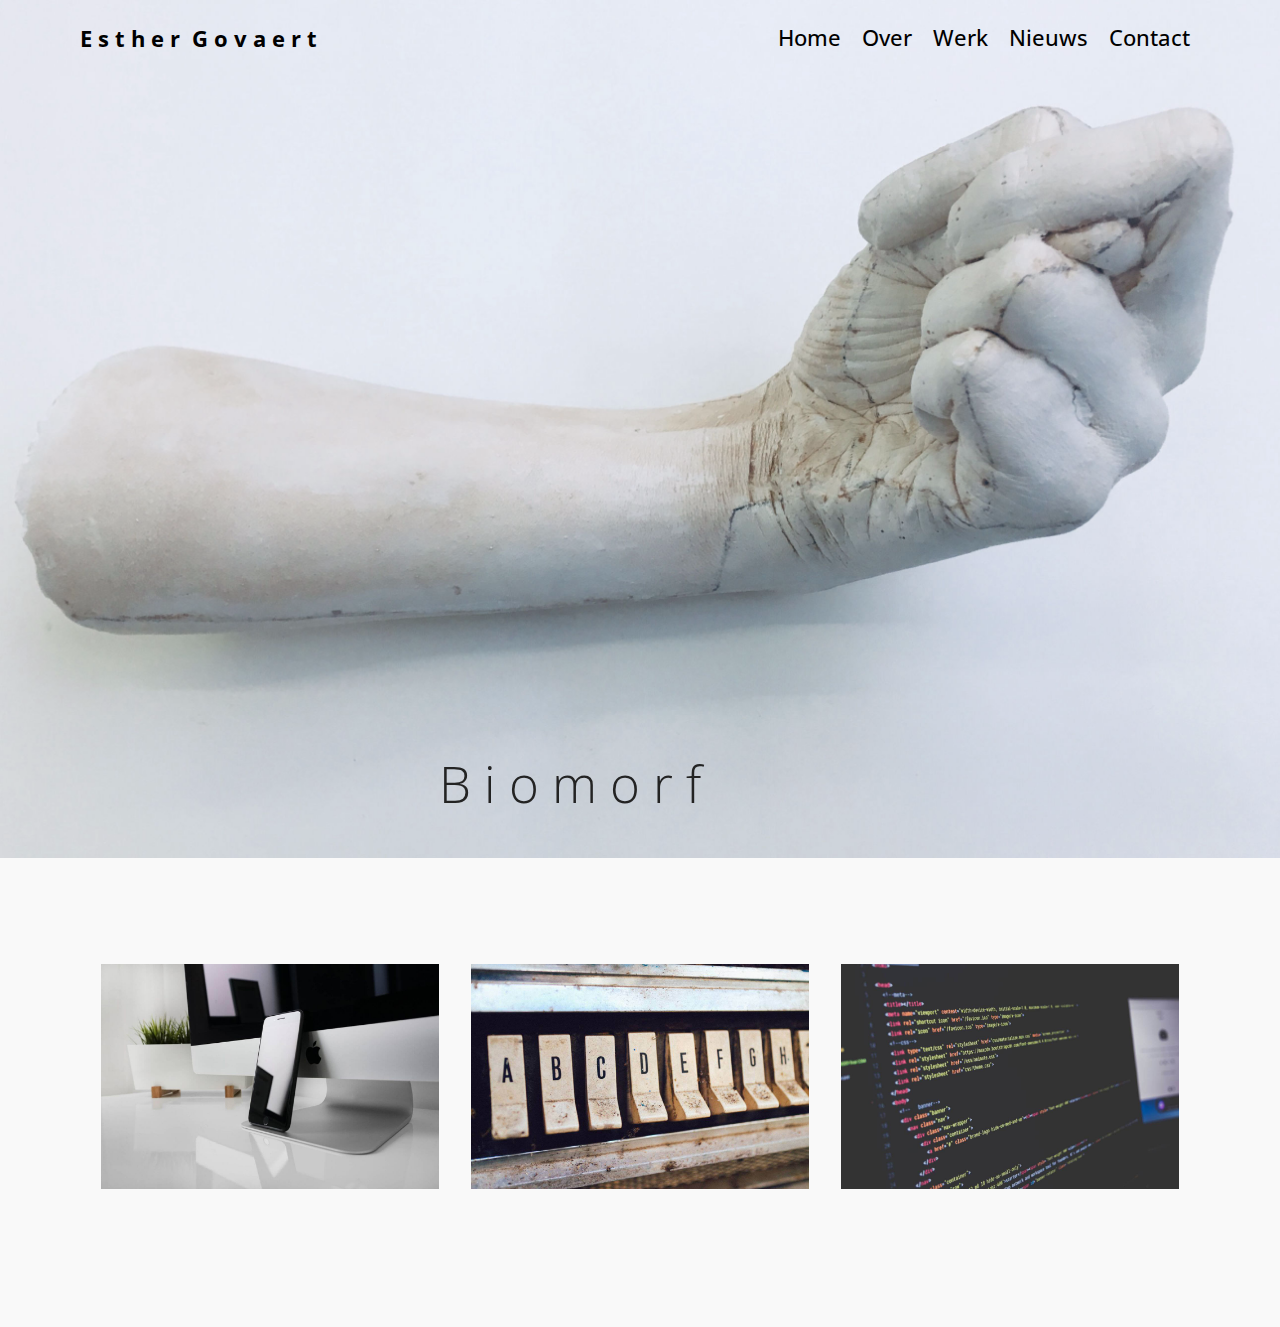
==== Biomorf.html @ 0c0d8f12 "create github pages" ====
<!DOCTYPE html>
<html >
<head>
  <!-- Site made with Mobirise Website Builder v4.8.6, https://mobirise.com -->
  <meta charset="UTF-8">
  <meta http-equiv="X-UA-Compatible" content="IE=edge">
  <meta name="generator" content="Mobirise v4.8.6, mobirise.com">
  <meta name="viewport" content="width=device-width, initial-scale=1, minimum-scale=1">
  <link rel="shortcut icon" href="assets/images/logo2.png" type="image/x-icon">
  <meta name="description" content="Web Page Maker Description">
  <title>Biomorf</title>
  <link rel="stylesheet" href="assets/web/assets/mobirise-icons/mobirise-icons.css">
  <link rel="stylesheet" href="assets/tether/tether.min.css">
  <link rel="stylesheet" href="assets/bootstrap/css/bootstrap.min.css">
  <link rel="stylesheet" href="assets/bootstrap/css/bootstrap-grid.min.css">
  <link rel="stylesheet" href="assets/bootstrap/css/bootstrap-reboot.min.css">
  <link rel="stylesheet" href="assets/dropdown/css/style.css">
  <link rel="stylesheet" href="assets/theme/css/style.css">
  <link rel="stylesheet" href="assets/mobirise/css/mbr-additional.css" type="text/css">
  
  
  
</head>
<body>
  <section class="menu cid-rael9rpmkI" once="menu" id="menu1-a">

    

    <nav class="navbar navbar-expand beta-menu navbar-dropdown align-items-center navbar-toggleable-sm bg-color transparent">
        <button class="navbar-toggler navbar-toggler-right" type="button" data-toggle="collapse" data-target="#navbarSupportedContent" aria-controls="navbarSupportedContent" aria-expanded="false" aria-label="Toggle navigation">
            <div class="hamburger">
                <span></span>
                <span></span>
                <span></span>
                <span></span>
            </div>
        </button>
        <div class="menu-logo">
            <div class="navbar-brand">
                
                <span class="navbar-caption-wrap"><a class="navbar-caption text-black display-1" href="index.html">E s t h e r &nbsp;G o v a e r t</a></span>
            </div>
        </div>
        <div class="collapse navbar-collapse" id="navbarSupportedContent">
            <ul class="navbar-nav nav-dropdown nav-right" data-app-modern-menu="true"><li class="nav-item">
                    <a class="nav-link link text-black display-1" href="index.html">Home</a>
                </li><li class="nav-item"><a class="nav-link link text-black display-1" href="Over.html">Over</a></li><li class="nav-item"><a class="nav-link link text-black display-1" href="Keramiek.html">Werk</a></li><li class="nav-item"><a class="nav-link link text-black display-1" href="Ander werk.html">Nieuws</a></li><li class="nav-item"><a class="nav-link link text-black display-1" href="Nieuws.html">Contact</a></li></ul>
            
        </div>
    </nav>
</section>

<section class="engine"><a href="https://mobirise.info/f">simple web builder</a></section><section class="cid-rawDBo6y5G" id="image2-11">

    

    <figure class="mbr-figure">
        <div class="image-block" style="width: 100%;">
            <img src="assets/images/img-6004-2880x2160.jpg" alt="Mobirise" title="">
            <figcaption class="mbr-figure-caption mbr-figure-caption-over">
                <div class="container pb-5 mbr-white align-center mbr-fonts-style display-2">B i o m o r f</div>
            </figcaption>
        </div>
    </figure>
</section>

<section class="features2 cid-rawDFK8ntV" id="features2-12">

    

    
    
    <div class="container">
        <div class="media-container-row">
            <div class="card p-3 col-12 col-md-6 col-lg-4">
                <div class="card-wrapper">
                    <div class="card-img">
                        <img src="assets/images/01.jpg" alt="Mobirise">
                    </div>
                    <div class="card-box">
                        
                        
                    </div>
                </div>
            </div>

            <div class="card p-3 col-12 col-md-6 col-lg-4">
                <div class="card-wrapper">
                    <div class="card-img">
                        <img src="assets/images/02.jpg" alt="Mobirise">
                    </div>
                    <div class="card-box ">
                        
                        
                    </div>
                </div>
            </div>

            <div class="card p-3 col-12 col-md-6 col-lg-4">
                <div class="card-wrapper">
                    <div class="card-img">
                        <img src="assets/images/03.jpg" alt="Mobirise">
                    </div>
                    <div class="card-box">
                        
                        
                    </div>
                </div>
            </div>

            
        </div>
    </div>
</section>


  <script src="assets/web/assets/jquery/jquery.min.js"></script>
  <script src="assets/popper/popper.min.js"></script>
  <script src="assets/tether/tether.min.js"></script>
  <script src="assets/bootstrap/js/bootstrap.min.js"></script>
  <script src="assets/smoothscroll/smooth-scroll.js"></script>
  <script src="assets/dropdown/js/script.min.js"></script>
  <script src="assets/touchswipe/jquery.touch-swipe.min.js"></script>
  <script src="assets/theme/js/script.js"></script>
  
  
</body>
</html>
---- assets/web/assets/mobirise-icons/mobirise-icons.css ----
@font-face {
  font-family: 'MobiriseIcons';
  src:  url('mobirise-icons.eot?spat4u');
  src:  url('mobirise-icons.eot?spat4u#iefix') format('embedded-opentype'),
    url('mobirise-icons.ttf?spat4u') format('truetype'),
    url('mobirise-icons.woff?spat4u') format('woff'),
    url('mobirise-icons.svg?spat4u#MobiriseIcons') format('svg');
  font-weight: normal;
  font-style: normal;
}

[class^="mbri-"], [class*=" mbri-"] {
  /* use !important to prevent issues with browser extensions that change fonts */
  font-family: MobiriseIcons !important;
  speak: none;
  font-style: normal;
  font-weight: normal;
  font-variant: normal;
  text-transform: none;
  line-height: 1;

  /* Better Font Rendering =========== */
  -webkit-font-smoothing: antialiased;
  -moz-osx-font-smoothing: grayscale;
}

.mbri-add-submenu:before {
  content: "\e900";
}
.mbri-alert:before {
  content: "\e901";
}
.mbri-align-center:before {
  content: "\e902";
}
.mbri-align-justify:before {
  content: "\e903";
}
.mbri-align-left:before {
  content: "\e904";
}
.mbri-align-right:before {
  content: "\e905";
}
.mbri-android:before {
  content: "\e906";
}
.mbri-apple:before {
  content: "\e907";
}
.mbri-arrow-down:before {
  content: "\e908";
}
.mbri-arrow-next:before {
  content: "\e909";
}
.mbri-arrow-prev:before {
  content: "\e90a";
}
.mbri-arrow-up:before {
  content: "\e90b";
}
.mbri-bold:before {
  content: "\e90c";
}
.mbri-bookmark:before {
  content: "\e90d";
}
.mbri-bootstrap:before {
  content: "\e90e";
}
.mbri-briefcase:before {
  content: "\e90f";
}
.mbri-browse:before {
  content: "\e910";
}
.mbri-bulleted-list:before {
  content: "\e911";
}
.mbri-calendar:before {
  content: "\e912";
}
.mbri-camera:before {
  content: "\e913";
}
.mbri-cart-add:before {
  content: "\e914";
}
.mbri-cart-full:before {
  content: "\e915";
}
.mbri-cash:before {
  content: "\e916";
}
.mbri-change-style:before {
  content: "\e917";
}
.mbri-chat:before {
  content: "\e918";
}
.mbri-clock:before {
  content: "\e919";
}
.mbri-close:before {
  content: "\e91a";
}
.mbri-cloud:before {
  content: "\e91b";
}
.mbri-code:before {
  content: "\e91c";
}
.mbri-contact-form:before {
  content: "\e91d";
}
.mbri-credit-card:before {
  content: "\e91e";
}
.mbri-cursor-click:before {
  content: "\e91f";
}
.mbri-cust-feedback:before {
  content: "\e920";
}
.mbri-database:before {
  content: "\e921";
}
.mbri-delivery:before {
  content: "\e922";
}
.mbri-desktop:before {
  content: "\e923";
}
.mbri-devices:before {
  content: "\e924";
}
.mbri-down:before {
  content: "\e925";
}
.mbri-download:before {
  content: "\e989";
}
.mbri-drag-n-drop:before {
  content: "\e927";
}
.mbri-drag-n-drop2:before {
  content: "\e928";
}
.mbri-edit:before {
  content: "\e929";
}
.mbri-edit2:before {
  content: "\e92a";
}
.mbri-error:before {
  content: "\e92b";
}
.mbri-extension:before {
  content: "\e92c";
}
.mbri-features:before {
  content: "\e92d";
}
.mbri-file:before {
  content: "\e92e";
}
.mbri-flag:before {
  content: "\e92f";
}
.mbri-folder:before {
  content: "\e930";
}
.mbri-gift:before {
  content: "\e931";
}
.mbri-github:before {
  content: "\e932";
}
.mbri-globe:before {
  content: "\e933";
}
.mbri-globe-2:before {
  content: "\e934";
}
.mbri-growing-chart:before {
  content: "\e935";
}
.mbri-hearth:before {
  content: "\e936";
}
.mbri-help:before {
  content: "\e937";
}
.mbri-home:before {
  content: "\e938";
}
.mbri-hot-cup:before {
  content: "\e939";
}
.mbri-idea:before {
  content: "\e93a";
}
.mbri-image-gallery:before {
  content: "\e93b";
}
.mbri-image-slider:before {
  content: "\e93c";
}
.mbri-info:before {
  content: "\e93d";
}
.mbri-italic:before {
  content: "\e93e";
}
.mbri-key:before {
  content: "\e93f";
}
.mbri-laptop:before {
  content: "\e940";
}
.mbri-layers:before {
  content: "\e941";
}
.mbri-left-right:before {
  content: "\e942";
}
.mbri-left:before {
  content: "\e943";
}
.mbri-letter:before {
  content: "\e944";
}
.mbri-like:before {
  content: "\e945";
}
.mbri-link:before {
  content: "\e946";
}
.mbri-lock:before {
  content: "\e947";
}
.mbri-login:before {
  content: "\e948";
}
.mbri-logout:before {
  content: "\e949";
}
.mbri-magic-stick:before {
  content: "\e94a";
}
.mbri-map-pin:before {
  content: "\e94b";
}
.mbri-menu:before {
  content: "\e94c";
}
.mbri-mobile:before {
  content: "\e94d";
}
.mbri-mobile2:before {
  content: "\e94e";
}
.mbri-mobirise:before {
  content: "\e94f";
}
.mbri-more-horizontal:before {
  content: "\e950";
}
.mbri-more-vertical:before {
  content: "\e951";
}
.mbri-music:before {
  content: "\e952";
}
.mbri-new-file:before {
  content: "\e953";
}
.mbri-numbered-list:before {
  content: "\e954";
}
.mbri-opened-folder:before {
  content: "\e955";
}
.mbri-pages:before {
  content: "\e956";
}
.mbri-paper-plane:before {
  content: "\e957";
}
.mbri-paperclip:before {
  content: "\e958";
}
.mbri-photo:before {
  content: "\e959";
}
.mbri-photos:before {
  content: "\e95a";
}
.mbri-pin:before {
  content: "\e95b";
}
.mbri-play:before {
  content: "\e95c";
}
.mbri-plus:before {
  content: "\e95d";
}
.mbri-preview:before {
  content: "\e95e";
}
.mbri-print:before {
  content: "\e95f";
}
.mbri-protect:before {
  content: "\e960";
}
.mbri-question:before {
  content: "\e961";
}
.mbri-quote-left:before {
  content: "\e962";
}
.mbri-quote-right:before {
  content: "\e963";
}
.mbri-refresh:before {
  content: "\e964";
}
.mbri-responsive:before {
  content: "\e965";
}
.mbri-right:before {
  content: "\e966";
}
.mbri-rocket:before {
  content: "\e967";
}
.mbri-sad-face:before {
  content: "\e968";
}
.mbri-sale:before {
  content: "\e969";
}
.mbri-save:before {
  content: "\e96a";
}
.mbri-search:before {
  content: "\e96b";
}
.mbri-setting:before {
  content: "\e96c";
}
.mbri-setting2:before {
  content: "\e96d";
}
.mbri-setting3:before {
  content: "\e96e";
}
.mbri-share:before {
  content: "\e96f";
}
.mbri-shopping-bag:before {
  content: "\e970";
}
.mbri-shopping-basket:before {
  content: "\e971";
}
.mbri-shopping-cart:before {
  content: "\e972";
}
.mbri-sites:before {
  content: "\e973";
}
.mbri-smile-face:before {
  content: "\e974";
}
.mbri-speed:before {
  content: "\e975";
}
.mbri-star:before {
  content: "\e976";
}
.mbri-success:before {
  content: "\e977";
}
.mbri-sun:before {
  content: "\e978";
}
.mbri-sun2:before {
  content: "\e979";
}
.mbri-tablet:before {
  content: "\e97a";
}
.mbri-tablet-vertical:before {
  content: "\e97b";
}
.mbri-target:before {
  content: "\e97c";
}
.mbri-timer:before {
  content: "\e97d";
}
.mbri-to-ftp:before {
  content: "\e97e";
}
.mbri-to-local-drive:before {
  content: "\e97f";
}
.mbri-touch-swipe:before {
  content: "\e980";
}
.mbri-touch:before {
  content: "\e981";
}
.mbri-trash:before {
  content: "\e982";
}
.mbri-underline:before {
  content: "\e983";
}
.mbri-unlink:before {
  content: "\e984";
}
.mbri-unlock:before {
  content: "\e985";
}
.mbri-up-down:before {
  content: "\e986";
}
.mbri-up:before {
  content: "\e987";
}
.mbri-update:before {
  content: "\e988";
}
.mbri-upload:before {
 content: "\e926"; 
}
.mbri-user:before {
  content: "\e98a";
}
.mbri-user2:before {
  content: "\e98b";
}
.mbri-users:before {
  content: "\e98c";
}
.mbri-video:before {
  content: "\e98d";
}
.mbri-video-play:before {
  content: "\e98e";
}
.mbri-watch:before {
  content: "\e98f";
}
.mbri-website-theme:before {
  content: "\e990";
}
.mbri-wifi:before {
  content: "\e991";
}
.mbri-windows:before {
  content: "\e992";
}
.mbri-zoom-out:before {
  content: "\e993";
}
.mbri-redo:before {
  content: "\e994";
}
.mbri-undo:before {
  content: "\e995";
}
---- assets/dropdown/css/style.css ----
.navbar-dropdown {
  left: 0;
  padding: 0;
  position: absolute;
  right: 0;
  top: 0;
  transition: all 0.45s ease;
  z-index: 1030;
  background: #282828; }
  .navbar-dropdown .navbar-logo {
    margin-right: 0.8rem;
    transition: margin 0.3s ease-in-out;
    vertical-align: middle; }
    .navbar-dropdown .navbar-logo img {
      height: 3.125rem;
      transition: all 0.3s ease-in-out; }
    .navbar-dropdown .navbar-logo.mbr-iconfont {
      font-size: 3.125rem;
      line-height: 3.125rem; }
  .navbar-dropdown .navbar-caption {
    font-weight: 700;
    white-space: normal;
    vertical-align: -4px;
    line-height: 3.125rem !important; }
    .navbar-dropdown .navbar-caption, .navbar-dropdown .navbar-caption:hover {
      color: inherit;
      text-decoration: none; }
  .navbar-dropdown .mbr-iconfont + .navbar-caption {
    vertical-align: -1px; }
  .navbar-dropdown.navbar-fixed-top {
    position: fixed; }
  .navbar-dropdown .navbar-brand span {
    vertical-align: -4px; }
  .navbar-dropdown.bg-color.transparent {
    background: none; }
  .navbar-dropdown.navbar-short .navbar-brand {
    padding: 0.625rem 0; }
    .navbar-dropdown.navbar-short .navbar-brand span {
      vertical-align: -1px; }
  .navbar-dropdown.navbar-short .navbar-caption {
    line-height: 2.375rem !important;
    vertical-align: -2px; }
  .navbar-dropdown.navbar-short .navbar-logo {
    margin-right: 0.5rem; }
    .navbar-dropdown.navbar-short .navbar-logo img {
      height: 2.375rem; }
    .navbar-dropdown.navbar-short .navbar-logo.mbr-iconfont {
      font-size: 2.375rem;
      line-height: 2.375rem; }
  .navbar-dropdown.navbar-short .mbr-table-cell {
    height: 3.625rem; }
  .navbar-dropdown .navbar-close {
    left: 0.6875rem;
    position: fixed;
    top: 0.75rem;
    z-index: 1000; }
  .navbar-dropdown .hamburger-icon {
    content: "";
    display: inline-block;
    vertical-align: middle;
    width: 16px;
    -webkit-box-shadow: 0 -6px 0 1px #282828,0 0 0 1px #282828,0 6px 0 1px #282828;
    -moz-box-shadow: 0 -6px 0 1px #282828,0 0 0 1px #282828,0 6px 0 1px #282828;
    box-shadow: 0 -6px 0 1px #282828,0 0 0 1px #282828,0 6px 0 1px #282828; }

.dropdown-menu .dropdown-toggle[data-toggle="dropdown-submenu"]::after {
  border-bottom: 0.35em solid transparent;
  border-left: 0.35em solid;
  border-right: 0;
  border-top: 0.35em solid transparent;
  margin-left: 0.3rem; }

.dropdown-menu .dropdown-item:focus {
  outline: 0; }

.nav-dropdown {
  font-size: 0.75rem;
  font-weight: 500;
  height: auto !important; }
  .nav-dropdown .nav-btn {
    padding-left: 1rem; }
  .nav-dropdown .link {
    margin: .667em 1.667em;
    font-weight: 500;
    padding: 0;
    transition: color .2s ease-in-out; }
    .nav-dropdown .link.dropdown-toggle {
      margin-right: 2.583em; }
      .nav-dropdown .link.dropdown-toggle::after {
        margin-left: .25rem;
        border-top: 0.35em solid;
        border-right: 0.35em solid transparent;
        border-left: 0.35em solid transparent;
        border-bottom: 0; }
      .nav-dropdown .link.dropdown-toggle[aria-expanded="true"] {
        margin: 0;
        padding: 0.667em 3.263em  0.667em 1.667em; }
  .nav-dropdown .link::after,
  .nav-dropdown .dropdown-item::after {
    color: inherit; }
  .nav-dropdown .btn {
    font-size: 0.75rem;
    font-weight: 700;
    letter-spacing: 0;
    margin-bottom: 0;
    padding-left: 1.25rem;
    padding-right: 1.25rem; }
  .nav-dropdown .dropdown-menu {
    border-radius: 0;
    border: 0;
    left: 0;
    margin: 0;
    padding-bottom: 1.25rem;
    padding-top: 1.25rem;
    position: relative; }
  .nav-dropdown .dropdown-submenu {
    margin-left: 0.125rem;
    top: 0; }
  .nav-dropdown .dropdown-item {
    font-weight: 500;
    line-height: 2;
    padding: 0.3846em 4.615em 0.3846em 1.5385em;
    position: relative;
    transition: color .2s ease-in-out, background-color .2s ease-in-out; }
    .nav-dropdown .dropdown-item::after {
      margin-top: -0.3077em;
      position: absolute;
      right: 1.1538em;
      top: 50%; }
    .nav-dropdown .dropdown-item:focus, .nav-dropdown .dropdown-item:hover {
      background: none; }

@media (max-width: 767px) {
  .nav-dropdown.navbar-toggleable-sm {
    bottom: 0;
    display: none;
    left: 0;
    overflow-x: hidden;
    position: fixed;
    top: 0;
    transform: translateX(-100%);
    -ms-transform: translateX(-100%);
    -webkit-transform: translateX(-100%);
    width: 18.75rem;
    z-index: 999; } }
.nav-dropdown.navbar-toggleable-xl {
  bottom: 0;
  display: none;
  left: 0;
  overflow-x: hidden;
  position: fixed;
  top: 0;
  transform: translateX(-100%);
  -ms-transform: translateX(-100%);
  -webkit-transform: translateX(-100%);
  width: 18.75rem;
  z-index: 999; }

.nav-dropdown-sm {
  display: block !important;
  overflow-x: hidden;
  overflow: auto;
  padding-top: 3.875rem; }
  .nav-dropdown-sm::after {
    content: "";
    display: block;
    height: 3rem;
    width: 100%; }
  .nav-dropdown-sm.collapse.in ~ .navbar-close {
    display: block !important; }
  .nav-dropdown-sm.collapsing, .nav-dropdown-sm.collapse.in {
    transform: translateX(0);
    -ms-transform: translateX(0);
    -webkit-transform: translateX(0);
    transition: all 0.25s ease-out;
    -webkit-transition: all 0.25s ease-out;
    background: #282828; }
  .nav-dropdown-sm.collapsing[aria-expanded="false"] {
    transform: translateX(-100%);
    -ms-transform: translateX(-100%);
    -webkit-transform: translateX(-100%); }
  .nav-dropdown-sm .nav-item {
    display: block;
    margin-left: 0 !important;
    padding-left: 0; }
  .nav-dropdown-sm .link,
  .nav-dropdown-sm .dropdown-item {
    border-top: 1px dotted rgba(255, 255, 255, 0.1);
    font-size: 0.8125rem;
    line-height: 1.6;
    margin: 0 !important;
    padding: 0.875rem 2.4rem 0.875rem 1.5625rem !important;
    position: relative;
    white-space: normal; }
    .nav-dropdown-sm .link:focus, .nav-dropdown-sm .link:hover,
    .nav-dropdown-sm .dropdown-item:focus,
    .nav-dropdown-sm .dropdown-item:hover {
      background: rgba(0, 0, 0, 0.2) !important;
      color: #c0a375; }
  .nav-dropdown-sm .nav-btn {
    position: relative;
    padding: 1.5625rem 1.5625rem 0 1.5625rem; }
    .nav-dropdown-sm .nav-btn::before {
      border-top: 1px dotted rgba(255, 255, 255, 0.1);
      content: "";
      left: 0;
      position: absolute;
      top: 0;
      width: 100%; }
    .nav-dropdown-sm .nav-btn + .nav-btn {
      padding-top: 0.625rem; }
      .nav-dropdown-sm .nav-btn + .nav-btn::before {
        display: none; }
  .nav-dropdown-sm .btn {
    padding: 0.625rem 0; }
  .nav-dropdown-sm .dropdown-toggle[data-toggle="dropdown-submenu"]::after {
    margin-left: .25rem;
    border-top: 0.35em solid;
    border-right: 0.35em solid transparent;
    border-left: 0.35em solid transparent;
    border-bottom: 0; }
  .nav-dropdown-sm .dropdown-toggle[data-toggle="dropdown-submenu"][aria-expanded="true"]::after {
    border-top: 0;
    border-right: 0.35em solid transparent;
    border-left: 0.35em solid transparent;
    border-bottom: 0.35em solid; }
  .nav-dropdown-sm .dropdown-menu {
    margin: 0;
    padding: 0;
    position: relative;
    top: 0;
    left: 0;
    width: 100%;
    border: 0;
    float: none;
    border-radius: 0;
    background: none; }
  .nav-dropdown-sm .dropdown-submenu {
    left: 100%;
    margin-left: 0.125rem;
    margin-top: -1.25rem;
    top: 0; }

.navbar-toggleable-sm .nav-dropdown .dropdown-menu {
  position: absolute; }

.navbar-toggleable-sm .nav-dropdown .dropdown-submenu {
  left: 100%;
  margin-left: 0.125rem;
  margin-top: -1.25rem;
  top: 0; }

.navbar-toggleable-sm.opened .nav-dropdown .dropdown-menu {
  position: relative; }

.navbar-toggleable-sm.opened .nav-dropdown .dropdown-submenu {
  left: 0;
  margin-left: 00rem;
  margin-top: 0rem;
  top: 0; }

.is-builder .nav-dropdown.collapsing {
  transition: none !important; }

/*# sourceMappingURL=style.css.map */
---- assets/theme/css/style.css ----
/*!
 * Mobirise v4 theme (https://mobirise.com/)
 * Copyright 2017 Mobirise
 */section{background-color:#eeeeee}section,.container,.container-fluid{position:relative;word-wrap:break-word}a.mbr-iconfont:hover{text-decoration:none}.article .lead p,.article .lead ul,.article .lead ol,.article .lead pre,.article .lead blockquote{margin-bottom:0}a{font-style:normal;font-weight:400;cursor:pointer}a,a:hover{text-decoration:none}figure{margin-bottom:0}body{color:#232323}h1,h2,h3,h4,h5,h6,.h1,.h2,.h3,.h4,.h5,.h6,.display-1,.display-2,.display-3,.display-4{line-height:1;word-break:break-word;word-wrap:break-word}b,strong{font-weight:bold}blockquote{padding:10px 0 10px 20px;position:relative;border-left:2px solid;border-color:#ff3366}input:-webkit-autofill,input:-webkit-autofill:hover,input:-webkit-autofill:focus,input:-webkit-autofill:active{transition-delay:9999s;transition-property:background-color, color}textarea[type="hidden"]{display:none}body{position:relative}section{background-position:50% 50%;background-repeat:no-repeat;background-size:cover}section .mbr-background-video,section .mbr-background-video-preview{position:absolute;bottom:0;left:0;right:0;top:0}.hidden{visibility:hidden}.mbr-z-index20{z-index:20}/*! Base colors */.mbr-white{color:#ffffff}.mbr-black{color:#000000}.mbr-bg-white{background-color:#ffffff}.mbr-bg-black{background-color:#000000}/*! Text-aligns */.align-left{text-align:left}.align-center{text-align:center}.align-right{text-align:right}@media (max-width: 767px){.align-left,.align-center,.align-right,.mbr-section-btn,.mbr-section-title{text-align:center}}/*! Font-weight  */.mbr-light{font-weight:300}.mbr-regular{font-weight:400}.mbr-semibold{font-weight:500}.mbr-bold{font-weight:700}/*! Media  */.media-size-item{-webkit-flex:1 1 auto;-moz-flex:1 1 auto;-ms-flex:1 1 auto;-o-flex:1 1 auto;flex:1 1 auto}.media-content{-webkit-flex-basis:100%;flex-basis:100%}.media-container-row{display:-ms-flexbox;display:-webkit-flex;display:flex;-webkit-flex-direction:row;-ms-flex-direction:row;flex-direction:row;-webkit-flex-wrap:wrap;-ms-flex-wrap:wrap;flex-wrap:wrap;-webkit-justify-content:center;-ms-flex-pack:center;justify-content:center;-webkit-align-content:center;-ms-flex-line-pack:center;align-content:center;-webkit-align-items:start;-ms-flex-align:start;align-items:start}.media-container-row .media-size-item{width:400px}.media-container-column{display:-ms-flexbox;display:-webkit-flex;display:flex;-webkit-flex-direction:column;-ms-flex-direction:column;flex-direction:column;-webkit-flex-wrap:wrap;-ms-flex-wrap:wrap;flex-wrap:wrap;-webkit-justify-content:center;-ms-flex-pack:center;justify-content:center;-webkit-align-content:center;-ms-flex-line-pack:center;align-content:center;-webkit-align-items:stretch;-ms-flex-align:stretch;align-items:stretch}.media-container-column>*{width:100%}@media (min-width: 992px){.media-container-row{-webkit-flex-wrap:nowrap;-ms-flex-wrap:nowrap;flex-wrap:nowrap}}figure{overflow:hidden}figure[mbr-media-size]{transition:width 0.1s}.mbr-figure img,.mbr-figure iframe{display:block;width:100%}.card{background-color:transparent;border:none}.card-img{text-align:center;flex-shrink:0;-webkit-flex-shrink:0}.media{max-width:100%;margin:0 auto}.mbr-figure{-ms-flex-item-align:center;-ms-grid-row-align:center;-webkit-align-self:center;align-self:center}.media-container>div{max-width:100%}.mbr-figure img,.card-img img{width:100%}@media (max-width: 991px){.media-size-item{width:auto !important}.media{width:auto}.mbr-figure{width:100% !important}}/*! Buttons */.mbr-section-btn{margin-left:-.25rem;margin-right:-.25rem;font-size:0}nav .mbr-section-btn{margin-left:0rem;margin-right:0rem}/*! Btn icon margin */.btn .mbr-iconfont,.btn.btn-sm .mbr-iconfont{cursor:pointer;margin-right:0.5rem}.btn.btn-md .mbr-iconfont,.btn.btn-md .mbr-iconfont{margin-right:0.8rem}.mbr-regular{font-weight:400}.mbr-semibold{font-weight:500}.mbr-bold{font-weight:700}[type="submit"]{-webkit-appearance:none}/*! Full-screen */.mbr-fullscreen .mbr-overlay{min-height:100vh}.mbr-fullscreen{display:flex;display:-webkit-flex;display:-moz-flex;display:-ms-flex;display:-o-flex;align-items:center;-webkit-align-items:center;min-height:100vh;padding-top:3rem;padding-bottom:3rem}/*! Map */.map{height:25rem;position:relative}.map iframe{width:100%;height:100%}.form-asterisk{font-family:initial;position:absolute;top:-2px;font-weight:normal}/*! Scroll to top arrow */.mbr-arrow-up{bottom:25px;right:90px;position:fixed;text-align:right;z-index:5000;color:#ffffff;font-size:32px;transform:rotate(180deg);-webkit-transform:rotate(180deg)}.mbr-arrow-up a{background:rgba(0,0,0,0.2);border-radius:3px;color:#fff;display:inline-block;height:60px;width:60px;outline-style:none !important;position:relative;text-decoration:none;transition:all .3s ease-in-out;cursor:pointer;text-align:center}.mbr-arrow-up a:hover{background-color:rgba(0,0,0,0.4)}.mbr-arrow-up a i{line-height:60px}.mbr-arrow-up-icon{display:block;color:#fff}.mbr-arrow-up-icon::before{content:"\203a";display:inline-block;font-family:serif;font-size:32px;line-height:1;font-style:normal;position:relative;top:6px;left:-4px;-webkit-transform:rotate(-90deg);transform:rotate(-90deg)}/*! Arrow Down */.mbr-arrow{position:absolute;bottom:45px;left:50%;width:60px;height:60px;cursor:pointer;background-color:rgba(80,80,80,0.5);border-radius:50%;-webkit-transform:translateX(-50%);transform:translateX(-50%)}.mbr-arrow>a{display:inline-block;text-decoration:none;outline-style:none;-webkit-animation:arrowdown 1.7s ease-in-out infinite;animation:arrowdown 1.7s ease-in-out infinite}.mbr-arrow>a>i{position:absolute;top:-2px;left:15px;font-size:2rem}@keyframes arrowdown{0%{transform:translateY(0px);-webkit-transform:translateY(0px)}50%{transform:translateY(-5px);-webkit-transform:translateY(-5px)}100%{transform:translateY(0px);-webkit-transform:translateY(0px)}}@-webkit-keyframes arrowdown{0%{transform:translateY(0px);-webkit-transform:translateY(0px)}50%{transform:translateY(-5px);-webkit-transform:translateY(-5px)}100%{transform:translateY(0px);-webkit-transform:translateY(0px)}}@media (max-width: 500px){.mbr-arrow-up{left:50%;right:auto;transform:translateX(-50%) rotate(180deg);-webkit-transform:translateX(-50%) rotate(180deg)}}@keyframes gradient-animation{from{background-position:0% 100%;animation-timing-function:ease-in-out}to{background-position:100% 0%;animation-timing-function:ease-in-out}}@-webkit-keyframes gradient-animation{from{background-position:0% 100%;animation-timing-function:ease-in-out}to{background-position:100% 0%;animation-timing-function:ease-in-out}}.bg-gradient{background-size:200% 200%;animation:gradient-animation 5s infinite alternate;-webkit-animation:gradient-animation 5s infinite alternate}.menu .navbar-brand{display:-webkit-flex}.menu .navbar-brand span{display:flex;display:-webkit-flex}.menu .navbar-brand .navbar-caption-wrap{display:-webkit-flex}.menu .navbar-brand .navbar-logo img{display:-webkit-flex}@media (min-width: 768px) and (max-width: 991px){.menu .navbar-toggleable-sm .navbar-nav{display:-webkit-box;display:-webkit-flex;display:-ms-flexbox}}@media (min-width: 992px){.menu .navbar-nav.nav-dropdown{display:-webkit-flex}.menu .navbar-toggleable-sm .navbar-collapse{display:-webkit-flex !important}}.navbar{display:-webkit-flex;-webkit-flex-wrap:wrap;-webkit-align-items:center;-webkit-justify-content:space-between}.navbar-collapse{-webkit-flex-basis:100%;-webkit-flex-grow:1;-webkit-align-items:center}.nav-dropdown .link{padding:.667em 1.667em !important;margin:0 !important}.nav{display:-webkit-flex;-webkit-flex-wrap:wrap}.row{display:-webkit-flex;-webkit-flex-wrap:wrap}.justify-content-center{-webkit-justify-content:center}.form-inline{display:-webkit-flex;-webkit-flex-flow:row wrap;-webkit-align-items:center}.card-wrapper{flex:1;-webkit-flex:1}.carousel-control{display:-webkit-flex;-webkit-align-items:center;-webkit-justify-content:center}.carousel-controls{display:-webkit-flex}.media{display:-webkit-flex}
/*# sourceMappingURL=style.css.map */
.engine {
	position: absolute;
	text-indent: -2400px;
	text-align: center;
	padding: 0;
	top: 0;
	left: -2400px;
}
---- assets/mobirise/css/mbr-additional.css ----
@import url(https://fonts.googleapis.com/css?family=Open+Sans+Condensed:300,300i,700);
@import url(https://fonts.googleapis.com/css?family=Rubik:300,300i,400,400i,500,500i,700,700i,900,900i);





body {
  font-style: normal;
  line-height: 1.5;
}
.mbr-section-title {
  font-style: normal;
  line-height: 1.2;
}
.mbr-section-subtitle {
  line-height: 1.3;
}
.mbr-text {
  font-style: normal;
  line-height: 1.6;
}
.display-1 {
  font-family: 'Open Sans Condensed', sans-serif;
  font-size: 1.4rem;
}
.display-1 > .mbr-iconfont {
  font-size: 2.24rem;
}
.display-2 {
  font-family: 'Open Sans Condensed', sans-serif;
  font-size: 3.2rem;
}
.display-2 > .mbr-iconfont {
  font-size: 5.12rem;
}
.display-4 {
  font-family: 'Rubik', sans-serif;
  font-size: 1rem;
}
.display-4 > .mbr-iconfont {
  font-size: 1.6rem;
}
.display-5 {
  font-family: 'Open Sans Condensed', sans-serif;
  font-size: 1.6rem;
}
.display-5 > .mbr-iconfont {
  font-size: 2.56rem;
}
.display-7 {
  font-family: 'Open Sans Condensed', sans-serif;
  font-size: 1rem;
}
.display-7 > .mbr-iconfont {
  font-size: 1.6rem;
}
/* ---- Fluid typography for mobile devices ---- */
/* 1.4 - font scale ratio ( bootstrap == 1.42857 ) */
/* 100vw - current viewport width */
/* (48 - 20)  48 == 48rem == 768px, 20 == 20rem == 320px(minimal supported viewport) */
/* 0.65 - min scale variable, may vary */
@media (max-width: 768px) {
  .display-1 {
    font-size: 1.12rem;
    font-size: calc( 1.14rem + (1.4 - 1.14) * ((100vw - 20rem) / (48 - 20)));
    line-height: calc( 1.4 * (1.14rem + (1.4 - 1.14) * ((100vw - 20rem) / (48 - 20))));
  }
  .display-2 {
    font-size: 2.56rem;
    font-size: calc( 1.77rem + (3.2 - 1.77) * ((100vw - 20rem) / (48 - 20)));
    line-height: calc( 1.4 * (1.77rem + (3.2 - 1.77) * ((100vw - 20rem) / (48 - 20))));
  }
  .display-4 {
    font-size: 0.8rem;
    font-size: calc( 1rem + (1 - 1) * ((100vw - 20rem) / (48 - 20)));
    line-height: calc( 1.4 * (1rem + (1 - 1) * ((100vw - 20rem) / (48 - 20))));
  }
  .display-5 {
    font-size: 1.28rem;
    font-size: calc( 1.21rem + (1.6 - 1.21) * ((100vw - 20rem) / (48 - 20)));
    line-height: calc( 1.4 * (1.21rem + (1.6 - 1.21) * ((100vw - 20rem) / (48 - 20))));
  }
}
/* Buttons */
.btn {
  font-weight: 500;
  border-width: 2px;
  font-style: normal;
  letter-spacing: 1px;
  margin: .4rem .8rem;
  white-space: normal;
  -webkit-transition: all 0.3s ease-in-out;
  -moz-transition: all 0.3s ease-in-out;
  transition: all 0.3s ease-in-out;
  display: inline-flex;
  align-items: center;
  justify-content: center;
  word-break: break-word;
  -webkit-align-items: center;
  -webkit-justify-content: center;
  display: -webkit-inline-flex;
  padding: 1rem 3rem;
  border-radius: 3px;
}
.btn-sm {
  font-weight: 500;
  letter-spacing: 1px;
  -webkit-transition: all 0.3s ease-in-out;
  -moz-transition: all 0.3s ease-in-out;
  transition: all 0.3s ease-in-out;
  padding: 0.6rem 1.5rem;
  border-radius: 3px;
}
.btn-md {
  font-weight: 500;
  letter-spacing: 1px;
  margin: .4rem .8rem !important;
  -webkit-transition: all 0.3s ease-in-out;
  -moz-transition: all 0.3s ease-in-out;
  transition: all 0.3s ease-in-out;
  padding: 1rem 3rem;
  border-radius: 3px;
}
.btn-lg {
  font-weight: 500;
  letter-spacing: 1px;
  margin: .4rem .8rem !important;
  -webkit-transition: all 0.3s ease-in-out;
  -moz-transition: all 0.3s ease-in-out;
  transition: all 0.3s ease-in-out;
  padding: 1.2rem 3.2rem;
  border-radius: 3px;
}
.bg-primary {
  background-color: #149dcc !important;
}
.bg-success {
  background-color: #f7ed4a !important;
}
.bg-info {
  background-color: #82786e !important;
}
.bg-warning {
  background-color: #879a9f !important;
}
.bg-danger {
  background-color: #b1a374 !important;
}
.btn-primary,
.btn-primary:active {
  background-color: #149dcc !important;
  border-color: #149dcc !important;
  color: #ffffff !important;
}
.btn-primary:hover,
.btn-primary:focus,
.btn-primary.focus,
.btn-primary.active {
  color: #ffffff !important;
  background-color: #0d6786 !important;
  border-color: #0d6786 !important;
}
.btn-primary.disabled,
.btn-primary:disabled {
  color: #ffffff !important;
  background-color: #0d6786 !important;
  border-color: #0d6786 !important;
}
.btn-secondary,
.btn-secondary:active {
  background-color: #ff3366 !important;
  border-color: #ff3366 !important;
  color: #ffffff !important;
}
.btn-secondary:hover,
.btn-secondary:focus,
.btn-secondary.focus,
.btn-secondary.active {
  color: #ffffff !important;
  background-color: #e50039 !important;
  border-color: #e50039 !important;
}
.btn-secondary.disabled,
.btn-secondary:disabled {
  color: #ffffff !important;
  background-color: #e50039 !important;
  border-color: #e50039 !important;
}
.btn-info,
.btn-info:active {
  background-color: #82786e !important;
  border-color: #82786e !important;
  color: #ffffff !important;
}
.btn-info:hover,
.btn-info:focus,
.btn-info.focus,
.btn-info.active {
  color: #ffffff !important;
  background-color: #59524b !important;
  border-color: #59524b !important;
}
.btn-info.disabled,
.btn-info:disabled {
  color: #ffffff !important;
  background-color: #59524b !important;
  border-color: #59524b !important;
}
.btn-success,
.btn-success:active {
  background-color: #f7ed4a !important;
  border-color: #f7ed4a !important;
  color: #3f3c03 !important;
}
.btn-success:hover,
.btn-success:focus,
.btn-success.focus,
.btn-success.active {
  color: #3f3c03 !important;
  background-color: #eadd0a !important;
  border-color: #eadd0a !important;
}
.btn-success.disabled,
.btn-success:disabled {
  color: #3f3c03 !important;
  background-color: #eadd0a !important;
  border-color: #eadd0a !important;
}
.btn-warning,
.btn-warning:active {
  background-color: #879a9f !important;
  border-color: #879a9f !important;
  color: #ffffff !important;
}
.btn-warning:hover,
.btn-warning:focus,
.btn-warning.focus,
.btn-warning.active {
  color: #ffffff !important;
  background-color: #617479 !important;
  border-color: #617479 !important;
}
.btn-warning.disabled,
.btn-warning:disabled {
  color: #ffffff !important;
  background-color: #617479 !important;
  border-color: #617479 !important;
}
.btn-danger,
.btn-danger:active {
  background-color: #b1a374 !important;
  border-color: #b1a374 !important;
  color: #ffffff !important;
}
.btn-danger:hover,
.btn-danger:focus,
.btn-danger.focus,
.btn-danger.active {
  color: #ffffff !important;
  background-color: #8b7d4e !important;
  border-color: #8b7d4e !important;
}
.btn-danger.disabled,
.btn-danger:disabled {
  color: #ffffff !important;
  background-color: #8b7d4e !important;
  border-color: #8b7d4e !important;
}
.btn-white {
  color: #333333 !important;
}
.btn-white,
.btn-white:active {
  background-color: #ffffff !important;
  border-color: #ffffff !important;
  color: #808080 !important;
}
.btn-white:hover,
.btn-white:focus,
.btn-white.focus,
.btn-white.active {
  color: #808080 !important;
  background-color: #d9d9d9 !important;
  border-color: #d9d9d9 !important;
}
.btn-white.disabled,
.btn-white:disabled {
  color: #808080 !important;
  background-color: #d9d9d9 !important;
  border-color: #d9d9d9 !important;
}
.btn-black,
.btn-black:active {
  background-color: #333333 !important;
  border-color: #333333 !important;
  color: #ffffff !important;
}
.btn-black:hover,
.btn-black:focus,
.btn-black.focus,
.btn-black.active {
  color: #ffffff !important;
  background-color: #0d0d0d !important;
  border-color: #0d0d0d !important;
}
.btn-black.disabled,
.btn-black:disabled {
  color: #ffffff !important;
  background-color: #0d0d0d !important;
  border-color: #0d0d0d !important;
}
.btn-primary-outline,
.btn-primary-outline:active {
  background: none;
  border-color: #0b566f;
  color: #0b566f;
}
.btn-primary-outline:hover,
.btn-primary-outline:focus,
.btn-primary-outline.focus,
.btn-primary-outline.active {
  color: #ffffff;
  background-color: #149dcc;
  border-color: #149dcc;
}
.btn-primary-outline.disabled,
.btn-primary-outline:disabled {
  color: #ffffff !important;
  background-color: #149dcc !important;
  border-color: #149dcc !important;
}
.btn-secondary-outline,
.btn-secondary-outline:active {
  background: none;
  border-color: #cc0033;
  color: #cc0033;
}
.btn-secondary-outline:hover,
.btn-secondary-outline:focus,
.btn-secondary-outline.focus,
.btn-secondary-outline.active {
  color: #ffffff;
  background-color: #ff3366;
  border-color: #ff3366;
}
.btn-secondary-outline.disabled,
.btn-secondary-outline:disabled {
  color: #ffffff !important;
  background-color: #ff3366 !important;
  border-color: #ff3366 !important;
}
.btn-info-outline,
.btn-info-outline:active {
  background: none;
  border-color: #4b453f;
  color: #4b453f;
}
.btn-info-outline:hover,
.btn-info-outline:focus,
.btn-info-outline.focus,
.btn-info-outline.active {
  color: #ffffff;
  background-color: #82786e;
  border-color: #82786e;
}
.btn-info-outline.disabled,
.btn-info-outline:disabled {
  color: #ffffff !important;
  background-color: #82786e !important;
  border-color: #82786e !important;
}
.btn-success-outline,
.btn-success-outline:active {
  background: none;
  border-color: #d2c609;
  color: #d2c609;
}
.btn-success-outline:hover,
.btn-success-outline:focus,
.btn-success-outline.focus,
.btn-success-outline.active {
  color: #3f3c03;
  background-color: #f7ed4a;
  border-color: #f7ed4a;
}
.btn-success-outline.disabled,
.btn-success-outline:disabled {
  color: #3f3c03 !important;
  background-color: #f7ed4a !important;
  border-color: #f7ed4a !important;
}
.btn-warning-outline,
.btn-warning-outline:active {
  background: none;
  border-color: #55666b;
  color: #55666b;
}
.btn-warning-outline:hover,
.btn-warning-outline:focus,
.btn-warning-outline.focus,
.btn-warning-outline.active {
  color: #ffffff;
  background-color: #879a9f;
  border-color: #879a9f;
}
.btn-warning-outline.disabled,
.btn-warning-outline:disabled {
  color: #ffffff !important;
  background-color: #879a9f !important;
  border-color: #879a9f !important;
}
.btn-danger-outline,
.btn-danger-outline:active {
  background: none;
  border-color: #7a6e45;
  color: #7a6e45;
}
.btn-danger-outline:hover,
.btn-danger-outline:focus,
.btn-danger-outline.focus,
.btn-danger-outline.active {
  color: #ffffff;
  background-color: #b1a374;
  border-color: #b1a374;
}
.btn-danger-outline.disabled,
.btn-danger-outline:disabled {
  color: #ffffff !important;
  background-color: #b1a374 !important;
  border-color: #b1a374 !important;
}
.btn-black-outline,
.btn-black-outline:active {
  background: none;
  border-color: #000000;
  color: #000000;
}
.btn-black-outline:hover,
.btn-black-outline:focus,
.btn-black-outline.focus,
.btn-black-outline.active {
  color: #ffffff;
  background-color: #333333;
  border-color: #333333;
}
.btn-black-outline.disabled,
.btn-black-outline:disabled {
  color: #ffffff !important;
  background-color: #333333 !important;
  border-color: #333333 !important;
}
.btn-white-outline,
.btn-white-outline:active,
.btn-white-outline.active {
  background: none;
  border-color: #ffffff;
  color: #ffffff;
}
.btn-white-outline:hover,
.btn-white-outline:focus,
.btn-white-outline.focus {
  color: #333333;
  background-color: #ffffff;
  border-color: #ffffff;
}
.text-primary {
  color: #149dcc !important;
}
.text-secondary {
  color: #ff3366 !important;
}
.text-success {
  color: #f7ed4a !important;
}
.text-info {
  color: #82786e !important;
}
.text-warning {
  color: #879a9f !important;
}
.text-danger {
  color: #b1a374 !important;
}
.text-white {
  color: #ffffff !important;
}
.text-black {
  color: #000000 !important;
}
a.text-primary:hover,
a.text-primary:focus {
  color: #0b566f !important;
}
a.text-secondary:hover,
a.text-secondary:focus {
  color: #cc0033 !important;
}
a.text-success:hover,
a.text-success:focus {
  color: #d2c609 !important;
}
a.text-info:hover,
a.text-info:focus {
  color: #4b453f !important;
}
a.text-warning:hover,
a.text-warning:focus {
  color: #55666b !important;
}
a.text-danger:hover,
a.text-danger:focus {
  color: #7a6e45 !important;
}
a.text-white:hover,
a.text-white:focus {
  color: #b3b3b3 !important;
}
a.text-black:hover,
a.text-black:focus {
  color: #4d4d4d !important;
}
.alert-success {
  background-color: #70c770;
}
.alert-info {
  background-color: #82786e;
}
.alert-warning {
  background-color: #879a9f;
}
.alert-danger {
  background-color: #b1a374;
}
.mbr-section-btn a.btn:not(.btn-form) {
  border-radius: 100px;
}
.mbr-section-btn a.btn:not(.btn-form):hover,
.mbr-section-btn a.btn:not(.btn-form):focus {
  box-shadow: none !important;
}
.mbr-section-btn a.btn:not(.btn-form):hover,
.mbr-section-btn a.btn:not(.btn-form):focus {
  box-shadow: 0 10px 40px 0 rgba(0, 0, 0, 0.2) !important;
  -webkit-box-shadow: 0 10px 40px 0 rgba(0, 0, 0, 0.2) !important;
}
.mbr-gallery-filter li a {
  border-radius: 100px !important;
}
.mbr-gallery-filter li.active .btn {
  background-color: #149dcc;
  border-color: #149dcc;
  color: #ffffff;
}
.mbr-gallery-filter li.active .btn:focus {
  box-shadow: none;
}
.nav-tabs .nav-link {
  border-radius: 100px !important;
}
.btn-form {
  border-radius: 0;
}
.btn-form:hover {
  cursor: pointer;
}
a,
a:hover {
  color: #149dcc;
}
.mbr-plan-header.bg-primary .mbr-plan-subtitle,
.mbr-plan-header.bg-primary .mbr-plan-price-desc {
  color: #b4e6f8;
}
.mbr-plan-header.bg-success .mbr-plan-subtitle,
.mbr-plan-header.bg-success .mbr-plan-price-desc {
  color: #ffffff;
}
.mbr-plan-header.bg-info .mbr-plan-subtitle,
.mbr-plan-header.bg-info .mbr-plan-price-desc {
  color: #beb8b2;
}
.mbr-plan-header.bg-warning .mbr-plan-subtitle,
.mbr-plan-header.bg-warning .mbr-plan-price-desc {
  color: #ced6d8;
}
.mbr-plan-header.bg-danger .mbr-plan-subtitle,
.mbr-plan-header.bg-danger .mbr-plan-price-desc {
  color: #dfd9c6;
}
/* Scroll to top button*/
.scrollToTop_wraper {
  display: none;
}
#scrollToTop a i:before {
  content: '';
  position: absolute;
  height: 40%;
  top: 25%;
  background: #fff;
  width: 2px;
  left: calc(50% - 1px);
}
#scrollToTop a i:after {
  content: '';
  position: absolute;
  display: block;
  border-top: 2px solid #fff;
  border-right: 2px solid #fff;
  width: 40%;
  height: 40%;
  left: 30%;
  bottom: 30%;
  transform: rotate(135deg);
  -webkit-transform: rotate(135deg);
}
/* Others*/
.note-check a[data-value=Rubik] {
  font-style: normal;
}
.mbr-arrow a {
  color: #ffffff;
}
@media (max-width: 767px) {
  .mbr-arrow {
    display: none;
  }
}
.form-control-label {
  position: relative;
  cursor: pointer;
  margin-bottom: .357em;
  padding: 0;
}
.alert {
  color: #ffffff;
  border-radius: 0;
  border: 0;
  font-size: .875rem;
  line-height: 1.5;
  margin-bottom: 1.875rem;
  padding: 1.25rem;
  position: relative;
}
.alert.alert-form::after {
  background-color: inherit;
  bottom: -7px;
  content: "";
  display: block;
  height: 14px;
  left: 50%;
  margin-left: -7px;
  position: absolute;
  transform: rotate(45deg);
  width: 14px;
  -webkit-transform: rotate(45deg);
}
.form-control {
  background-color: #f5f5f5;
  box-shadow: none;
  color: #565656;
  font-family: 'Open Sans Condensed', sans-serif;
  font-size: 1rem;
  line-height: 1.43;
  min-height: 3.5em;
  padding: 1.07em .5em;
}
.form-control > .mbr-iconfont {
  font-size: 1.6rem;
}
.form-control,
.form-control:focus {
  border: 1px solid #e8e8e8;
}
.form-active .form-control:invalid {
  border-color: red;
}
.mbr-overlay {
  background-color: #000;
  bottom: 0;
  left: 0;
  opacity: .5;
  position: absolute;
  right: 0;
  top: 0;
  z-index: 0;
}
blockquote {
  font-style: italic;
  padding: 10px 0 10px 20px;
  font-size: 1.09rem;
  position: relative;
  border-color: #149dcc;
  border-width: 3px;
}
ul,
ol,
pre,
blockquote {
  margin-bottom: 2.3125rem;
}
pre {
  background: #f4f4f4;
  padding: 10px 24px;
  white-space: pre-wrap;
}
.inactive {
  -webkit-user-select: none;
  -moz-user-select: none;
  -ms-user-select: none;
  user-select: none;
  pointer-events: none;
  -webkit-user-drag: none;
  user-drag: none;
}
.mbr-section__comments .row {
  justify-content: center;
  -webkit-justify-content: center;
}
/* Forms */
.mbr-form .btn {
  margin: .4rem 0;
}
.mbr-form .input-group-btn a.btn {
  border-radius: 100px !important;
}
.mbr-form .input-group-btn a.btn:hover {
  box-shadow: 0 10px 40px 0 rgba(0, 0, 0, 0.2);
}
.mbr-form .input-group-btn button[type="submit"] {
  border-radius: 100px !important;
  padding: 1rem 3rem;
}
.mbr-form .input-group-btn button[type="submit"]:hover {
  box-shadow: 0 10px 40px 0 rgba(0, 0, 0, 0.2);
}
.form2 .form-control {
  border-top-left-radius: 100px;
  border-bottom-left-radius: 100px;
}
.form2 .input-group-btn a.btn {
  border-top-left-radius: 0 !important;
  border-bottom-left-radius: 0 !important;
}
.form2 .input-group-btn button[type="submit"] {
  border-top-left-radius: 0 !important;
  border-bottom-left-radius: 0 !important;
}
.form3 input[type="email"] {
  border-radius: 100px !important;
}
@media (max-width: 349px) {
  .form2 input[type="email"] {
    border-radius: 100px !important;
  }
  .form2 .input-group-btn a.btn {
    border-radius: 100px !important;
  }
  .form2 .input-group-btn button[type="submit"] {
    border-radius: 100px !important;
  }
}
@media (max-width: 767px) {
  .btn {
    font-size: .75rem !important;
  }
  .btn .mbr-iconfont {
    font-size: 1rem !important;
  }
}
/* Social block */
.btn-social {
  font-size: 20px;
  border-radius: 50%;
  padding: 0;
  width: 44px;
  height: 44px;
  line-height: 44px;
  text-align: center;
  position: relative;
  border: 2px solid #c0a375;
  border-color: #149dcc;
  color: #232323;
  cursor: pointer;
}
.btn-social i {
  top: 0;
  line-height: 44px;
  width: 44px;
}
.btn-social:hover {
  color: #fff;
  background: #149dcc;
}
.btn-social + .btn {
  margin-left: .1rem;
}
/* Footer */
.mbr-footer-content li::before,
.mbr-footer .mbr-contacts li::before {
  background: #149dcc;
}
.mbr-footer-content li a:hover,
.mbr-footer .mbr-contacts li a:hover {
  color: #149dcc;
}
.footer3 input[type="email"],
.footer4 input[type="email"] {
  border-radius: 100px !important;
}
.footer3 .input-group-btn a.btn,
.footer4 .input-group-btn a.btn {
  border-radius: 100px !important;
}
.footer3 .input-group-btn button[type="submit"],
.footer4 .input-group-btn button[type="submit"] {
  border-radius: 100px !important;
}
/* Headers*/
.header13 .form-inline input[type="email"],
.header14 .form-inline input[type="email"] {
  border-radius: 100px;
}
.header13 .form-inline input[type="text"],
.header14 .form-inline input[type="text"] {
  border-radius: 100px;
}
.header13 .form-inline input[type="tel"],
.header14 .form-inline input[type="tel"] {
  border-radius: 100px;
}
.header13 .form-inline a.btn,
.header14 .form-inline a.btn {
  border-radius: 100px;
}
.header13 .form-inline button,
.header14 .form-inline button {
  border-radius: 100px !important;
}
.offset-1 {
  margin-left: 8.33333%;
}
.offset-2 {
  margin-left: 16.66667%;
}
.offset-3 {
  margin-left: 25%;
}
.offset-4 {
  margin-left: 33.33333%;
}
.offset-5 {
  margin-left: 41.66667%;
}
.offset-6 {
  margin-left: 50%;
}
.offset-7 {
  margin-left: 58.33333%;
}
.offset-8 {
  margin-left: 66.66667%;
}
.offset-9 {
  margin-left: 75%;
}
.offset-10 {
  margin-left: 83.33333%;
}
.offset-11 {
  margin-left: 91.66667%;
}
@media (min-width: 576px) {
  .offset-sm-0 {
    margin-left: 0%;
  }
  .offset-sm-1 {
    margin-left: 8.33333%;
  }
  .offset-sm-2 {
    margin-left: 16.66667%;
  }
  .offset-sm-3 {
    margin-left: 25%;
  }
  .offset-sm-4 {
    margin-left: 33.33333%;
  }
  .offset-sm-5 {
    margin-left: 41.66667%;
  }
  .offset-sm-6 {
    margin-left: 50%;
  }
  .offset-sm-7 {
    margin-left: 58.33333%;
  }
  .offset-sm-8 {
    margin-left: 66.66667%;
  }
  .offset-sm-9 {
    margin-left: 75%;
  }
  .offset-sm-10 {
    margin-left: 83.33333%;
  }
  .offset-sm-11 {
    margin-left: 91.66667%;
  }
}
@media (min-width: 768px) {
  .offset-md-0 {
    margin-left: 0%;
  }
  .offset-md-1 {
    margin-left: 8.33333%;
  }
  .offset-md-2 {
    margin-left: 16.66667%;
  }
  .offset-md-3 {
    margin-left: 25%;
  }
  .offset-md-4 {
    margin-left: 33.33333%;
  }
  .offset-md-5 {
    margin-left: 41.66667%;
  }
  .offset-md-6 {
    margin-left: 50%;
  }
  .offset-md-7 {
    margin-left: 58.33333%;
  }
  .offset-md-8 {
    margin-left: 66.66667%;
  }
  .offset-md-9 {
    margin-left: 75%;
  }
  .offset-md-10 {
    margin-left: 83.33333%;
  }
  .offset-md-11 {
    margin-left: 91.66667%;
  }
}
@media (min-width: 992px) {
  .offset-lg-0 {
    margin-left: 0%;
  }
  .offset-lg-1 {
    margin-left: 8.33333%;
  }
  .offset-lg-2 {
    margin-left: 16.66667%;
  }
  .offset-lg-3 {
    margin-left: 25%;
  }
  .offset-lg-4 {
    margin-left: 33.33333%;
  }
  .offset-lg-5 {
    margin-left: 41.66667%;
  }
  .offset-lg-6 {
    margin-left: 50%;
  }
  .offset-lg-7 {
    margin-left: 58.33333%;
  }
  .offset-lg-8 {
    margin-left: 66.66667%;
  }
  .offset-lg-9 {
    margin-left: 75%;
  }
  .offset-lg-10 {
    margin-left: 83.33333%;
  }
  .offset-lg-11 {
    margin-left: 91.66667%;
  }
}
@media (min-width: 1200px) {
  .offset-xl-0 {
    margin-left: 0%;
  }
  .offset-xl-1 {
    margin-left: 8.33333%;
  }
  .offset-xl-2 {
    margin-left: 16.66667%;
  }
  .offset-xl-3 {
    margin-left: 25%;
  }
  .offset-xl-4 {
    margin-left: 33.33333%;
  }
  .offset-xl-5 {
    margin-left: 41.66667%;
  }
  .offset-xl-6 {
    margin-left: 50%;
  }
  .offset-xl-7 {
    margin-left: 58.33333%;
  }
  .offset-xl-8 {
    margin-left: 66.66667%;
  }
  .offset-xl-9 {
    margin-left: 75%;
  }
  .offset-xl-10 {
    margin-left: 83.33333%;
  }
  .offset-xl-11 {
    margin-left: 91.66667%;
  }
}
.navbar-toggler {
  -webkit-align-self: flex-start;
  -ms-flex-item-align: start;
  align-self: flex-start;
  padding: 0.25rem 0.75rem;
  font-size: 1.25rem;
  line-height: 1;
  background: transparent;
  border: 1px solid transparent;
  -webkit-border-radius: 0.25rem;
  border-radius: 0.25rem;
}
.navbar-toggler:focus,
.navbar-toggler:hover {
  text-decoration: none;
}
.navbar-toggler-icon {
  display: inline-block;
  width: 1.5em;
  height: 1.5em;
  vertical-align: middle;
  content: "";
  background: no-repeat center center;
  -webkit-background-size: 100% 100%;
  -o-background-size: 100% 100%;
  background-size: 100% 100%;
}
.navbar-toggler-left {
  position: absolute;
  left: 1rem;
}
.navbar-toggler-right {
  position: absolute;
  right: 1rem;
}
@media (max-width: 575px) {
  .navbar-toggleable .navbar-nav .dropdown-menu {
    position: static;
    float: none;
  }
  .navbar-toggleable > .container {
    padding-right: 0;
    padding-left: 0;
  }
}
@media (min-width: 576px) {
  .navbar-toggleable {
    -webkit-box-orient: horizontal;
    -webkit-box-direction: normal;
    -webkit-flex-direction: row;
    -ms-flex-direction: row;
    flex-direction: row;
    -webkit-flex-wrap: nowrap;
    -ms-flex-wrap: nowrap;
    flex-wrap: nowrap;
    -webkit-box-align: center;
    -webkit-align-items: center;
    -ms-flex-align: center;
    align-items: center;
  }
  .navbar-toggleable .navbar-nav {
    -webkit-box-orient: horizontal;
    -webkit-box-direction: normal;
    -webkit-flex-direction: row;
    -ms-flex-direction: row;
    flex-direction: row;
  }
  .navbar-toggleable .navbar-nav .nav-link {
    padding-right: .5rem;
    padding-left: .5rem;
  }
  .navbar-toggleable > .container {
    display: -webkit-box;
    display: -webkit-flex;
    display: -ms-flexbox;
    display: flex;
    -webkit-flex-wrap: nowrap;
    -ms-flex-wrap: nowrap;
    flex-wrap: nowrap;
    -webkit-box-align: center;
    -webkit-align-items: center;
    -ms-flex-align: center;
    align-items: center;
  }
  .navbar-toggleable .navbar-collapse {
    display: -webkit-box !important;
    display: -webkit-flex !important;
    display: -ms-flexbox !important;
    display: flex !important;
    width: 100%;
  }
  .navbar-toggleable .navbar-toggler {
    display: none;
  }
}
@media (max-width: 767px) {
  .navbar-toggleable-sm .navbar-nav .dropdown-menu {
    position: static;
    float: none;
  }
  .navbar-toggleable-sm > .container {
    padding-right: 0;
    padding-left: 0;
  }
}
@media (min-width: 768px) {
  .navbar-toggleable-sm {
    -webkit-box-orient: horizontal;
    -webkit-box-direction: normal;
    -webkit-flex-direction: row;
    -ms-flex-direction: row;
    flex-direction: row;
    -webkit-flex-wrap: nowrap;
    -ms-flex-wrap: nowrap;
    flex-wrap: nowrap;
    -webkit-box-align: center;
    -webkit-align-items: center;
    -ms-flex-align: center;
    align-items: center;
  }
  .navbar-toggleable-sm .navbar-nav {
    -webkit-box-orient: horizontal;
    -webkit-box-direction: normal;
    -webkit-flex-direction: row;
    -ms-flex-direction: row;
    flex-direction: row;
  }
  .navbar-toggleable-sm .navbar-nav .nav-link {
    padding-right: .5rem;
    padding-left: .5rem;
  }
  .navbar-toggleable-sm > .container {
    display: -webkit-box;
    display: -webkit-flex;
    display: -ms-flexbox;
    display: flex;
    -webkit-flex-wrap: nowrap;
    -ms-flex-wrap: nowrap;
    flex-wrap: nowrap;
    -webkit-box-align: center;
    -webkit-align-items: center;
    -ms-flex-align: center;
    align-items: center;
  }
  .navbar-toggleable-sm .navbar-collapse {
    display: none;
    width: 100%;
  }
  .navbar-toggleable-sm .navbar-toggler {
    display: none;
  }
}
@media (max-width: 991px) {
  .navbar-toggleable-md .navbar-nav .dropdown-menu {
    position: static;
    float: none;
  }
  .navbar-toggleable-md > .container {
    padding-right: 0;
    padding-left: 0;
  }
}
@media (min-width: 992px) {
  .navbar-toggleable-md {
    -webkit-box-orient: horizontal;
    -webkit-box-direction: normal;
    -webkit-flex-direction: row;
    -ms-flex-direction: row;
    flex-direction: row;
    -webkit-flex-wrap: nowrap;
    -ms-flex-wrap: nowrap;
    flex-wrap: nowrap;
    -webkit-box-align: center;
    -webkit-align-items: center;
    -ms-flex-align: center;
    align-items: center;
  }
  .navbar-toggleable-md .navbar-nav {
    -webkit-box-orient: horizontal;
    -webkit-box-direction: normal;
    -webkit-flex-direction: row;
    -ms-flex-direction: row;
    flex-direction: row;
  }
  .navbar-toggleable-md .navbar-nav .nav-link {
    padding-right: .5rem;
    padding-left: .5rem;
  }
  .navbar-toggleable-md > .container {
    display: -webkit-box;
    display: -webkit-flex;
    display: -ms-flexbox;
    display: flex;
    -webkit-flex-wrap: nowrap;
    -ms-flex-wrap: nowrap;
    flex-wrap: nowrap;
    -webkit-box-align: center;
    -webkit-align-items: center;
    -ms-flex-align: center;
    align-items: center;
  }
  .navbar-toggleable-md .navbar-collapse {
    display: -webkit-box !important;
    display: -webkit-flex !important;
    display: -ms-flexbox !important;
    display: flex !important;
    width: 100%;
  }
  .navbar-toggleable-md .navbar-toggler {
    display: none;
  }
}
@media (max-width: 1199px) {
  .navbar-toggleable-lg .navbar-nav .dropdown-menu {
    position: static;
    float: none;
  }
  .navbar-toggleable-lg > .container {
    padding-right: 0;
    padding-left: 0;
  }
}
@media (min-width: 1200px) {
  .navbar-toggleable-lg {
    -webkit-box-orient: horizontal;
    -webkit-box-direction: normal;
    -webkit-flex-direction: row;
    -ms-flex-direction: row;
    flex-direction: row;
    -webkit-flex-wrap: nowrap;
    -ms-flex-wrap: nowrap;
    flex-wrap: nowrap;
    -webkit-box-align: center;
    -webkit-align-items: center;
    -ms-flex-align: center;
    align-items: center;
  }
  .navbar-toggleable-lg .navbar-nav {
    -webkit-box-orient: horizontal;
    -webkit-box-direction: normal;
    -webkit-flex-direction: row;
    -ms-flex-direction: row;
    flex-direction: row;
  }
  .navbar-toggleable-lg .navbar-nav .nav-link {
    padding-right: .5rem;
    padding-left: .5rem;
  }
  .navbar-toggleable-lg > .container {
    display: -webkit-box;
    display: -webkit-flex;
    display: -ms-flexbox;
    display: flex;
    -webkit-flex-wrap: nowrap;
    -ms-flex-wrap: nowrap;
    flex-wrap: nowrap;
    -webkit-box-align: center;
    -webkit-align-items: center;
    -ms-flex-align: center;
    align-items: center;
  }
  .navbar-toggleable-lg .navbar-collapse {
    display: -webkit-box !important;
    display: -webkit-flex !important;
    display: -ms-flexbox !important;
    display: flex !important;
    width: 100%;
  }
  .navbar-toggleable-lg .navbar-toggler {
    display: none;
  }
}
.navbar-toggleable-xl {
  -webkit-box-orient: horizontal;
  -webkit-box-direction: normal;
  -webkit-flex-direction: row;
  -ms-flex-direction: row;
  flex-direction: row;
  -webkit-flex-wrap: nowrap;
  -ms-flex-wrap: nowrap;
  flex-wrap: nowrap;
  -webkit-box-align: center;
  -webkit-align-items: center;
  -ms-flex-align: center;
  align-items: center;
}
.navbar-toggleable-xl .navbar-nav .dropdown-menu {
  position: static;
  float: none;
}
.navbar-toggleable-xl > .container {
  padding-right: 0;
  padding-left: 0;
}
.navbar-toggleable-xl .navbar-nav {
  -webkit-box-orient: horizontal;
  -webkit-box-direction: normal;
  -webkit-flex-direction: row;
  -ms-flex-direction: row;
  flex-direction: row;
}
.navbar-toggleable-xl .navbar-nav .nav-link {
  padding-right: .5rem;
  padding-left: .5rem;
}
.navbar-toggleable-xl > .container {
  display: -webkit-box;
  display: -webkit-flex;
  display: -ms-flexbox;
  display: flex;
  -webkit-flex-wrap: nowrap;
  -ms-flex-wrap: nowrap;
  flex-wrap: nowrap;
  -webkit-box-align: center;
  -webkit-align-items: center;
  -ms-flex-align: center;
  align-items: center;
}
.navbar-toggleable-xl .navbar-collapse {
  display: -webkit-box !important;
  display: -webkit-flex !important;
  display: -ms-flexbox !important;
  display: flex !important;
  width: 100%;
}
.navbar-toggleable-xl .navbar-toggler {
  display: none;
}
.card-img {
  width: auto;
}
.menu .navbar.collapsed:not(.beta-menu) {
  flex-direction: column;
  -webkit-flex-direction: column;
}
.carousel-item.active,
.carousel-item-next,
.carousel-item-prev {
  display: -webkit-box;
  display: -webkit-flex;
  display: -ms-flexbox;
  display: flex;
}
.note-air-layout .dropup .dropdown-menu,
.note-air-layout .navbar-fixed-bottom .dropdown .dropdown-menu {
  bottom: initial !important;
}
html,
body {
  height: auto;
  min-height: 100vh;
}
.dropup .dropdown-toggle::after {
  display: none;
}
.cid-rael9rpmkI .navbar {
  padding: .5rem 0;
  background: #333333;
  transition: none;
  min-height: 77px;
}
.cid-rael9rpmkI .navbar-dropdown.bg-color.transparent.opened {
  background: #333333;
}
.cid-rael9rpmkI a {
  font-style: normal;
}
.cid-rael9rpmkI .nav-item span {
  padding-right: 0.4em;
  line-height: 0.5em;
  vertical-align: text-bottom;
  position: relative;
  text-decoration: none;
}
.cid-rael9rpmkI .nav-item a {
  display: -webkit-flex;
  align-items: center;
  justify-content: center;
  padding: 0.7rem 0 !important;
  margin: 0rem .65rem !important;
  -webkit-align-items: center;
  -webkit-justify-content: center;
}
.cid-rael9rpmkI .nav-item:focus,
.cid-rael9rpmkI .nav-link:focus {
  outline: none;
}
.cid-rael9rpmkI .btn {
  padding: 0.4rem 1.5rem;
  display: -webkit-inline-flex;
  align-items: center;
  -webkit-align-items: center;
}
.cid-rael9rpmkI .btn .mbr-iconfont {
  font-size: 1.6rem;
}
.cid-rael9rpmkI .menu-logo {
  margin-right: auto;
}
.cid-rael9rpmkI .menu-logo .navbar-brand {
  display: -webkit-flex;
  margin-left: 5rem;
  padding: 0;
  transition: padding .2s;
  min-height: 3.8rem;
  align-items: center;
  -webkit-align-items: center;
}
.cid-rael9rpmkI .menu-logo .navbar-brand .navbar-caption-wrap {
  display: -webkit-flex;
  -webkit-align-items: center;
  align-items: center;
  word-break: break-word;
  min-width: 7rem;
  margin: .3rem 0;
}
.cid-rael9rpmkI .menu-logo .navbar-brand .navbar-caption-wrap .navbar-caption {
  line-height: 1.2rem !important;
  padding-right: 2rem;
}
.cid-rael9rpmkI .menu-logo .navbar-brand .navbar-logo {
  font-size: 4rem;
  transition: font-size 0.25s;
}
.cid-rael9rpmkI .menu-logo .navbar-brand .navbar-logo img {
  display: -webkit-flex;
}
.cid-rael9rpmkI .menu-logo .navbar-brand .navbar-logo .mbr-iconfont {
  transition: font-size 0.25s;
}
.cid-rael9rpmkI .navbar-toggleable-sm .navbar-collapse {
  justify-content: flex-end;
  -webkit-justify-content: flex-end;
  padding-right: 5rem;
  width: auto;
}
.cid-rael9rpmkI .navbar-toggleable-sm .navbar-collapse .navbar-nav {
  flex-wrap: wrap;
  -webkit-flex-wrap: wrap;
  padding-left: 0;
}
.cid-rael9rpmkI .navbar-toggleable-sm .navbar-collapse .navbar-nav .nav-item {
  -webkit-align-self: center;
  align-self: center;
}
.cid-rael9rpmkI .navbar-toggleable-sm .navbar-collapse .navbar-buttons {
  padding-left: 0;
  padding-bottom: 0;
}
.cid-rael9rpmkI .dropdown .dropdown-menu {
  background: #333333;
  display: none;
  position: absolute;
  min-width: 5rem;
  padding-top: 1.4rem;
  padding-bottom: 1.4rem;
  text-align: left;
}
.cid-rael9rpmkI .dropdown .dropdown-menu .dropdown-item {
  width: auto;
  padding: 0.235em 1.5385em 0.235em 1.5385em !important;
}
.cid-rael9rpmkI .dropdown .dropdown-menu .dropdown-item::after {
  right: 0.5rem;
}
.cid-rael9rpmkI .dropdown .dropdown-menu .dropdown-submenu {
  margin: 0;
}
.cid-rael9rpmkI .dropdown.open > .dropdown-menu {
  display: block;
}
.cid-rael9rpmkI .navbar-toggleable-sm.opened:after {
  position: absolute;
  width: 100vw;
  height: 100vh;
  content: '';
  background-color: rgba(0, 0, 0, 0.1);
  left: 0;
  bottom: 0;
  transform: translateY(100%);
  -webkit-transform: translateY(100%);
  z-index: 1000;
}
.cid-rael9rpmkI .navbar.navbar-short {
  min-height: 60px;
  transition: all .2s;
}
.cid-rael9rpmkI .navbar.navbar-short .navbar-toggler-right {
  top: 20px;
}
.cid-rael9rpmkI .navbar.navbar-short .navbar-logo a {
  font-size: 2.5rem !important;
  line-height: 2.5rem;
  transition: font-size 0.25s;
}
.cid-rael9rpmkI .navbar.navbar-short .navbar-logo a .mbr-iconfont {
  font-size: 2.5rem !important;
}
.cid-rael9rpmkI .navbar.navbar-short .navbar-logo a img {
  height: 3rem !important;
}
.cid-rael9rpmkI .navbar.navbar-short .navbar-brand {
  min-height: 3rem;
}
.cid-rael9rpmkI button.navbar-toggler {
  width: 31px;
  height: 18px;
  cursor: pointer;
  transition: all .2s;
  top: 1.5rem;
  right: 1rem;
}
.cid-rael9rpmkI button.navbar-toggler:focus {
  outline: none;
}
.cid-rael9rpmkI button.navbar-toggler .hamburger span {
  position: absolute;
  right: 0;
  width: 30px;
  height: 2px;
  border-right: 5px;
  background-color: #ffffff;
}
.cid-rael9rpmkI button.navbar-toggler .hamburger span:nth-child(1) {
  top: 0;
  transition: all .2s;
}
.cid-rael9rpmkI button.navbar-toggler .hamburger span:nth-child(2) {
  top: 8px;
  transition: all .15s;
}
.cid-rael9rpmkI button.navbar-toggler .hamburger span:nth-child(3) {
  top: 8px;
  transition: all .15s;
}
.cid-rael9rpmkI button.navbar-toggler .hamburger span:nth-child(4) {
  top: 16px;
  transition: all .2s;
}
.cid-rael9rpmkI nav.opened .hamburger span:nth-child(1) {
  top: 8px;
  width: 0;
  opacity: 0;
  right: 50%;
  transition: all .2s;
}
.cid-rael9rpmkI nav.opened .hamburger span:nth-child(2) {
  -webkit-transform: rotate(45deg);
  transform: rotate(45deg);
  transition: all .25s;
}
.cid-rael9rpmkI nav.opened .hamburger span:nth-child(3) {
  -webkit-transform: rotate(-45deg);
  transform: rotate(-45deg);
  transition: all .25s;
}
.cid-rael9rpmkI nav.opened .hamburger span:nth-child(4) {
  top: 8px;
  width: 0;
  opacity: 0;
  right: 50%;
  transition: all .2s;
}
.cid-rael9rpmkI .collapsed.navbar-expand {
  flex-direction: column;
  -webkit-flex-direction: column;
}
.cid-rael9rpmkI .collapsed .btn {
  display: -webkit-flex;
}
.cid-rael9rpmkI .collapsed .navbar-collapse {
  display: none !important;
  padding-right: 0 !important;
}
.cid-rael9rpmkI .collapsed .navbar-collapse.collapsing,
.cid-rael9rpmkI .collapsed .navbar-collapse.show {
  display: block !important;
}
.cid-rael9rpmkI .collapsed .navbar-collapse.collapsing .navbar-nav,
.cid-rael9rpmkI .collapsed .navbar-collapse.show .navbar-nav {
  display: block;
  text-align: center;
}
.cid-rael9rpmkI .collapsed .navbar-collapse.collapsing .navbar-nav .nav-item,
.cid-rael9rpmkI .collapsed .navbar-collapse.show .navbar-nav .nav-item {
  clear: both;
}
.cid-rael9rpmkI .collapsed .navbar-collapse.collapsing .navbar-nav .nav-item:last-child,
.cid-rael9rpmkI .collapsed .navbar-collapse.show .navbar-nav .nav-item:last-child {
  margin-bottom: 1rem;
}
.cid-rael9rpmkI .collapsed .navbar-collapse.collapsing .navbar-buttons,
.cid-rael9rpmkI .collapsed .navbar-collapse.show .navbar-buttons {
  text-align: center;
}
.cid-rael9rpmkI .collapsed .navbar-collapse.collapsing .navbar-buttons:last-child,
.cid-rael9rpmkI .collapsed .navbar-collapse.show .navbar-buttons:last-child {
  margin-bottom: 1rem;
}
.cid-rael9rpmkI .collapsed button.navbar-toggler {
  display: block;
}
.cid-rael9rpmkI .collapsed .navbar-brand {
  margin-left: 1rem !important;
}
.cid-rael9rpmkI .collapsed .navbar-toggleable-sm {
  flex-direction: column;
  -webkit-flex-direction: column;
}
.cid-rael9rpmkI .collapsed .dropdown .dropdown-menu {
  width: 100%;
  text-align: center;
  position: relative;
  opacity: 0;
  display: block;
  height: 0;
  visibility: hidden;
  padding: 0;
  transition-duration: .5s;
  transition-property: opacity,padding,height;
}
.cid-rael9rpmkI .collapsed .dropdown.open > .dropdown-menu {
  position: relative;
  opacity: 1;
  height: auto;
  padding: 1.4rem 0;
  visibility: visible;
}
.cid-rael9rpmkI .collapsed .dropdown .dropdown-submenu {
  left: 0;
  text-align: center;
  width: 100%;
}
.cid-rael9rpmkI .collapsed .dropdown .dropdown-toggle[data-toggle="dropdown-submenu"]::after {
  margin-top: 0;
  position: inherit;
  right: 0;
  top: 50%;
  display: inline-block;
  width: 0;
  height: 0;
  margin-left: .3em;
  vertical-align: middle;
  content: "";
  border-top: .30em solid;
  border-right: .30em solid transparent;
  border-left: .30em solid transparent;
}
@media (max-width: 991px) {
  .cid-rael9rpmkI .navbar-expand {
    flex-direction: column;
    -webkit-flex-direction: column;
  }
  .cid-rael9rpmkI img {
    height: 3.8rem !important;
  }
  .cid-rael9rpmkI .btn {
    display: -webkit-flex;
  }
  .cid-rael9rpmkI button.navbar-toggler {
    display: block;
  }
  .cid-rael9rpmkI .navbar-brand {
    margin-left: 1rem !important;
  }
  .cid-rael9rpmkI .navbar-toggleable-sm {
    flex-direction: column;
    -webkit-flex-direction: column;
  }
  .cid-rael9rpmkI .navbar-collapse {
    display: none !important;
    padding-right: 0 !important;
  }
  .cid-rael9rpmkI .navbar-collapse.collapsing,
  .cid-rael9rpmkI .navbar-collapse.show {
    display: block !important;
  }
  .cid-rael9rpmkI .navbar-collapse.collapsing .navbar-nav,
  .cid-rael9rpmkI .navbar-collapse.show .navbar-nav {
    display: block;
    text-align: center;
  }
  .cid-rael9rpmkI .navbar-collapse.collapsing .navbar-nav .nav-item,
  .cid-rael9rpmkI .navbar-collapse.show .navbar-nav .nav-item {
    clear: both;
  }
  .cid-rael9rpmkI .navbar-collapse.collapsing .navbar-nav .nav-item:last-child,
  .cid-rael9rpmkI .navbar-collapse.show .navbar-nav .nav-item:last-child {
    margin-bottom: 1rem;
  }
  .cid-rael9rpmkI .navbar-collapse.collapsing .navbar-buttons,
  .cid-rael9rpmkI .navbar-collapse.show .navbar-buttons {
    text-align: center;
  }
  .cid-rael9rpmkI .navbar-collapse.collapsing .navbar-buttons:last-child,
  .cid-rael9rpmkI .navbar-collapse.show .navbar-buttons:last-child {
    margin-bottom: 1rem;
  }
  .cid-rael9rpmkI .dropdown .dropdown-menu {
    width: 100%;
    text-align: center;
    position: relative;
    opacity: 0;
    display: block;
    height: 0;
    visibility: hidden;
    padding: 0;
    transition-duration: .5s;
    transition-property: opacity,padding,height;
  }
  .cid-rael9rpmkI .dropdown.open > .dropdown-menu {
    position: relative;
    opacity: 1;
    height: auto;
    padding: 1.4rem 0;
    visibility: visible;
  }
  .cid-rael9rpmkI .dropdown .dropdown-submenu {
    left: 0;
    text-align: center;
    width: 100%;
  }
  .cid-rael9rpmkI .dropdown .dropdown-toggle[data-toggle="dropdown-submenu"]::after {
    margin-top: 0;
    position: inherit;
    right: 0;
    top: 50%;
    display: inline-block;
    width: 0;
    height: 0;
    margin-left: .3em;
    vertical-align: middle;
    content: "";
    border-top: .30em solid;
    border-right: .30em solid transparent;
    border-left: .30em solid transparent;
  }
}
@media (min-width: 767px) {
  .cid-rael9rpmkI .menu-logo {
    flex-shrink: 0;
    -webkit-flex-shrink: 0;
  }
}
.cid-rael9rpmkI .navbar-collapse {
  flex-basis: auto;
  -webkit-flex-basis: auto;
}
.cid-rael9rpmkI .nav-link:hover,
.cid-rael9rpmkI .dropdown-item:hover {
  color: #c1c1c1 !important;
}
.cid-raenW9IUcP {
  background: #ffffff;
}
.cid-raenW9IUcP .image-block {
  margin: auto;
  width: 100% !important;
}
.cid-raenW9IUcP .mbr-figure {
  margin: 0 auto;
}
.cid-raenW9IUcP figcaption {
  position: relative;
}
.cid-raenW9IUcP figcaption div {
  position: absolute;
  bottom: 0;
  width: 100%;
}
@media (max-width: 768px) {
  .cid-raenW9IUcP .image-block {
    width: 100% !important;
  }
}
.cid-raenW9IUcP DIV {
  text-align: right;
  color: #232323;
}
.cid-rael9rpmkI .navbar {
  padding: .5rem 0;
  background: #333333;
  transition: none;
  min-height: 77px;
}
.cid-rael9rpmkI .navbar-dropdown.bg-color.transparent.opened {
  background: #333333;
}
.cid-rael9rpmkI a {
  font-style: normal;
}
.cid-rael9rpmkI .nav-item span {
  padding-right: 0.4em;
  line-height: 0.5em;
  vertical-align: text-bottom;
  position: relative;
  text-decoration: none;
}
.cid-rael9rpmkI .nav-item a {
  display: -webkit-flex;
  align-items: center;
  justify-content: center;
  padding: 0.7rem 0 !important;
  margin: 0rem .65rem !important;
  -webkit-align-items: center;
  -webkit-justify-content: center;
}
.cid-rael9rpmkI .nav-item:focus,
.cid-rael9rpmkI .nav-link:focus {
  outline: none;
}
.cid-rael9rpmkI .btn {
  padding: 0.4rem 1.5rem;
  display: -webkit-inline-flex;
  align-items: center;
  -webkit-align-items: center;
}
.cid-rael9rpmkI .btn .mbr-iconfont {
  font-size: 1.6rem;
}
.cid-rael9rpmkI .menu-logo {
  margin-right: auto;
}
.cid-rael9rpmkI .menu-logo .navbar-brand {
  display: -webkit-flex;
  margin-left: 5rem;
  padding: 0;
  transition: padding .2s;
  min-height: 3.8rem;
  align-items: center;
  -webkit-align-items: center;
}
.cid-rael9rpmkI .menu-logo .navbar-brand .navbar-caption-wrap {
  display: -webkit-flex;
  -webkit-align-items: center;
  align-items: center;
  word-break: break-word;
  min-width: 7rem;
  margin: .3rem 0;
}
.cid-rael9rpmkI .menu-logo .navbar-brand .navbar-caption-wrap .navbar-caption {
  line-height: 1.2rem !important;
  padding-right: 2rem;
}
.cid-rael9rpmkI .menu-logo .navbar-brand .navbar-logo {
  font-size: 4rem;
  transition: font-size 0.25s;
}
.cid-rael9rpmkI .menu-logo .navbar-brand .navbar-logo img {
  display: -webkit-flex;
}
.cid-rael9rpmkI .menu-logo .navbar-brand .navbar-logo .mbr-iconfont {
  transition: font-size 0.25s;
}
.cid-rael9rpmkI .navbar-toggleable-sm .navbar-collapse {
  justify-content: flex-end;
  -webkit-justify-content: flex-end;
  padding-right: 5rem;
  width: auto;
}
.cid-rael9rpmkI .navbar-toggleable-sm .navbar-collapse .navbar-nav {
  flex-wrap: wrap;
  -webkit-flex-wrap: wrap;
  padding-left: 0;
}
.cid-rael9rpmkI .navbar-toggleable-sm .navbar-collapse .navbar-nav .nav-item {
  -webkit-align-self: center;
  align-self: center;
}
.cid-rael9rpmkI .navbar-toggleable-sm .navbar-collapse .navbar-buttons {
  padding-left: 0;
  padding-bottom: 0;
}
.cid-rael9rpmkI .dropdown .dropdown-menu {
  background: #333333;
  display: none;
  position: absolute;
  min-width: 5rem;
  padding-top: 1.4rem;
  padding-bottom: 1.4rem;
  text-align: left;
}
.cid-rael9rpmkI .dropdown .dropdown-menu .dropdown-item {
  width: auto;
  padding: 0.235em 1.5385em 0.235em 1.5385em !important;
}
.cid-rael9rpmkI .dropdown .dropdown-menu .dropdown-item::after {
  right: 0.5rem;
}
.cid-rael9rpmkI .dropdown .dropdown-menu .dropdown-submenu {
  margin: 0;
}
.cid-rael9rpmkI .dropdown.open > .dropdown-menu {
  display: block;
}
.cid-rael9rpmkI .navbar-toggleable-sm.opened:after {
  position: absolute;
  width: 100vw;
  height: 100vh;
  content: '';
  background-color: rgba(0, 0, 0, 0.1);
  left: 0;
  bottom: 0;
  transform: translateY(100%);
  -webkit-transform: translateY(100%);
  z-index: 1000;
}
.cid-rael9rpmkI .navbar.navbar-short {
  min-height: 60px;
  transition: all .2s;
}
.cid-rael9rpmkI .navbar.navbar-short .navbar-toggler-right {
  top: 20px;
}
.cid-rael9rpmkI .navbar.navbar-short .navbar-logo a {
  font-size: 2.5rem !important;
  line-height: 2.5rem;
  transition: font-size 0.25s;
}
.cid-rael9rpmkI .navbar.navbar-short .navbar-logo a .mbr-iconfont {
  font-size: 2.5rem !important;
}
.cid-rael9rpmkI .navbar.navbar-short .navbar-logo a img {
  height: 3rem !important;
}
.cid-rael9rpmkI .navbar.navbar-short .navbar-brand {
  min-height: 3rem;
}
.cid-rael9rpmkI button.navbar-toggler {
  width: 31px;
  height: 18px;
  cursor: pointer;
  transition: all .2s;
  top: 1.5rem;
  right: 1rem;
}
.cid-rael9rpmkI button.navbar-toggler:focus {
  outline: none;
}
.cid-rael9rpmkI button.navbar-toggler .hamburger span {
  position: absolute;
  right: 0;
  width: 30px;
  height: 2px;
  border-right: 5px;
  background-color: #ffffff;
}
.cid-rael9rpmkI button.navbar-toggler .hamburger span:nth-child(1) {
  top: 0;
  transition: all .2s;
}
.cid-rael9rpmkI button.navbar-toggler .hamburger span:nth-child(2) {
  top: 8px;
  transition: all .15s;
}
.cid-rael9rpmkI button.navbar-toggler .hamburger span:nth-child(3) {
  top: 8px;
  transition: all .15s;
}
.cid-rael9rpmkI button.navbar-toggler .hamburger span:nth-child(4) {
  top: 16px;
  transition: all .2s;
}
.cid-rael9rpmkI nav.opened .hamburger span:nth-child(1) {
  top: 8px;
  width: 0;
  opacity: 0;
  right: 50%;
  transition: all .2s;
}
.cid-rael9rpmkI nav.opened .hamburger span:nth-child(2) {
  -webkit-transform: rotate(45deg);
  transform: rotate(45deg);
  transition: all .25s;
}
.cid-rael9rpmkI nav.opened .hamburger span:nth-child(3) {
  -webkit-transform: rotate(-45deg);
  transform: rotate(-45deg);
  transition: all .25s;
}
.cid-rael9rpmkI nav.opened .hamburger span:nth-child(4) {
  top: 8px;
  width: 0;
  opacity: 0;
  right: 50%;
  transition: all .2s;
}
.cid-rael9rpmkI .collapsed.navbar-expand {
  flex-direction: column;
  -webkit-flex-direction: column;
}
.cid-rael9rpmkI .collapsed .btn {
  display: -webkit-flex;
}
.cid-rael9rpmkI .collapsed .navbar-collapse {
  display: none !important;
  padding-right: 0 !important;
}
.cid-rael9rpmkI .collapsed .navbar-collapse.collapsing,
.cid-rael9rpmkI .collapsed .navbar-collapse.show {
  display: block !important;
}
.cid-rael9rpmkI .collapsed .navbar-collapse.collapsing .navbar-nav,
.cid-rael9rpmkI .collapsed .navbar-collapse.show .navbar-nav {
  display: block;
  text-align: center;
}
.cid-rael9rpmkI .collapsed .navbar-collapse.collapsing .navbar-nav .nav-item,
.cid-rael9rpmkI .collapsed .navbar-collapse.show .navbar-nav .nav-item {
  clear: both;
}
.cid-rael9rpmkI .collapsed .navbar-collapse.collapsing .navbar-nav .nav-item:last-child,
.cid-rael9rpmkI .collapsed .navbar-collapse.show .navbar-nav .nav-item:last-child {
  margin-bottom: 1rem;
}
.cid-rael9rpmkI .collapsed .navbar-collapse.collapsing .navbar-buttons,
.cid-rael9rpmkI .collapsed .navbar-collapse.show .navbar-buttons {
  text-align: center;
}
.cid-rael9rpmkI .collapsed .navbar-collapse.collapsing .navbar-buttons:last-child,
.cid-rael9rpmkI .collapsed .navbar-collapse.show .navbar-buttons:last-child {
  margin-bottom: 1rem;
}
.cid-rael9rpmkI .collapsed button.navbar-toggler {
  display: block;
}
.cid-rael9rpmkI .collapsed .navbar-brand {
  margin-left: 1rem !important;
}
.cid-rael9rpmkI .collapsed .navbar-toggleable-sm {
  flex-direction: column;
  -webkit-flex-direction: column;
}
.cid-rael9rpmkI .collapsed .dropdown .dropdown-menu {
  width: 100%;
  text-align: center;
  position: relative;
  opacity: 0;
  display: block;
  height: 0;
  visibility: hidden;
  padding: 0;
  transition-duration: .5s;
  transition-property: opacity,padding,height;
}
.cid-rael9rpmkI .collapsed .dropdown.open > .dropdown-menu {
  position: relative;
  opacity: 1;
  height: auto;
  padding: 1.4rem 0;
  visibility: visible;
}
.cid-rael9rpmkI .collapsed .dropdown .dropdown-submenu {
  left: 0;
  text-align: center;
  width: 100%;
}
.cid-rael9rpmkI .collapsed .dropdown .dropdown-toggle[data-toggle="dropdown-submenu"]::after {
  margin-top: 0;
  position: inherit;
  right: 0;
  top: 50%;
  display: inline-block;
  width: 0;
  height: 0;
  margin-left: .3em;
  vertical-align: middle;
  content: "";
  border-top: .30em solid;
  border-right: .30em solid transparent;
  border-left: .30em solid transparent;
}
@media (max-width: 991px) {
  .cid-rael9rpmkI .navbar-expand {
    flex-direction: column;
    -webkit-flex-direction: column;
  }
  .cid-rael9rpmkI img {
    height: 3.8rem !important;
  }
  .cid-rael9rpmkI .btn {
    display: -webkit-flex;
  }
  .cid-rael9rpmkI button.navbar-toggler {
    display: block;
  }
  .cid-rael9rpmkI .navbar-brand {
    margin-left: 1rem !important;
  }
  .cid-rael9rpmkI .navbar-toggleable-sm {
    flex-direction: column;
    -webkit-flex-direction: column;
  }
  .cid-rael9rpmkI .navbar-collapse {
    display: none !important;
    padding-right: 0 !important;
  }
  .cid-rael9rpmkI .navbar-collapse.collapsing,
  .cid-rael9rpmkI .navbar-collapse.show {
    display: block !important;
  }
  .cid-rael9rpmkI .navbar-collapse.collapsing .navbar-nav,
  .cid-rael9rpmkI .navbar-collapse.show .navbar-nav {
    display: block;
    text-align: center;
  }
  .cid-rael9rpmkI .navbar-collapse.collapsing .navbar-nav .nav-item,
  .cid-rael9rpmkI .navbar-collapse.show .navbar-nav .nav-item {
    clear: both;
  }
  .cid-rael9rpmkI .navbar-collapse.collapsing .navbar-nav .nav-item:last-child,
  .cid-rael9rpmkI .navbar-collapse.show .navbar-nav .nav-item:last-child {
    margin-bottom: 1rem;
  }
  .cid-rael9rpmkI .navbar-collapse.collapsing .navbar-buttons,
  .cid-rael9rpmkI .navbar-collapse.show .navbar-buttons {
    text-align: center;
  }
  .cid-rael9rpmkI .navbar-collapse.collapsing .navbar-buttons:last-child,
  .cid-rael9rpmkI .navbar-collapse.show .navbar-buttons:last-child {
    margin-bottom: 1rem;
  }
  .cid-rael9rpmkI .dropdown .dropdown-menu {
    width: 100%;
    text-align: center;
    position: relative;
    opacity: 0;
    display: block;
    height: 0;
    visibility: hidden;
    padding: 0;
    transition-duration: .5s;
    transition-property: opacity,padding,height;
  }
  .cid-rael9rpmkI .dropdown.open > .dropdown-menu {
    position: relative;
    opacity: 1;
    height: auto;
    padding: 1.4rem 0;
    visibility: visible;
  }
  .cid-rael9rpmkI .dropdown .dropdown-submenu {
    left: 0;
    text-align: center;
    width: 100%;
  }
  .cid-rael9rpmkI .dropdown .dropdown-toggle[data-toggle="dropdown-submenu"]::after {
    margin-top: 0;
    position: inherit;
    right: 0;
    top: 50%;
    display: inline-block;
    width: 0;
    height: 0;
    margin-left: .3em;
    vertical-align: middle;
    content: "";
    border-top: .30em solid;
    border-right: .30em solid transparent;
    border-left: .30em solid transparent;
  }
}
@media (min-width: 767px) {
  .cid-rael9rpmkI .menu-logo {
    flex-shrink: 0;
    -webkit-flex-shrink: 0;
  }
}
.cid-rael9rpmkI .navbar-collapse {
  flex-basis: auto;
  -webkit-flex-basis: auto;
}
.cid-rael9rpmkI .nav-link:hover,
.cid-rael9rpmkI .dropdown-item:hover {
  color: #c1c1c1 !important;
}
.cid-rbPnvjYxaP {
  background-image: url("../../../assets/images/img-6004-2880x2160.jpg");
}
.cid-rbPnvjYxaP .mbr-text,
.cid-rbPnvjYxaP .mbr-section-btn {
  color: #232323;
  text-align: right;
}
.cid-raqnpEh9gS {
  padding-top: 60px;
  padding-bottom: 60px;
  background-color: #ffffff;
}
.cid-raqnpEh9gS .mbr-text,
.cid-raqnpEh9gS blockquote {
  color: #767676;
}
.cid-rael9rpmkI .navbar {
  padding: .5rem 0;
  background: #333333;
  transition: none;
  min-height: 77px;
}
.cid-rael9rpmkI .navbar-dropdown.bg-color.transparent.opened {
  background: #333333;
}
.cid-rael9rpmkI a {
  font-style: normal;
}
.cid-rael9rpmkI .nav-item span {
  padding-right: 0.4em;
  line-height: 0.5em;
  vertical-align: text-bottom;
  position: relative;
  text-decoration: none;
}
.cid-rael9rpmkI .nav-item a {
  display: -webkit-flex;
  align-items: center;
  justify-content: center;
  padding: 0.7rem 0 !important;
  margin: 0rem .65rem !important;
  -webkit-align-items: center;
  -webkit-justify-content: center;
}
.cid-rael9rpmkI .nav-item:focus,
.cid-rael9rpmkI .nav-link:focus {
  outline: none;
}
.cid-rael9rpmkI .btn {
  padding: 0.4rem 1.5rem;
  display: -webkit-inline-flex;
  align-items: center;
  -webkit-align-items: center;
}
.cid-rael9rpmkI .btn .mbr-iconfont {
  font-size: 1.6rem;
}
.cid-rael9rpmkI .menu-logo {
  margin-right: auto;
}
.cid-rael9rpmkI .menu-logo .navbar-brand {
  display: -webkit-flex;
  margin-left: 5rem;
  padding: 0;
  transition: padding .2s;
  min-height: 3.8rem;
  align-items: center;
  -webkit-align-items: center;
}
.cid-rael9rpmkI .menu-logo .navbar-brand .navbar-caption-wrap {
  display: -webkit-flex;
  -webkit-align-items: center;
  align-items: center;
  word-break: break-word;
  min-width: 7rem;
  margin: .3rem 0;
}
.cid-rael9rpmkI .menu-logo .navbar-brand .navbar-caption-wrap .navbar-caption {
  line-height: 1.2rem !important;
  padding-right: 2rem;
}
.cid-rael9rpmkI .menu-logo .navbar-brand .navbar-logo {
  font-size: 4rem;
  transition: font-size 0.25s;
}
.cid-rael9rpmkI .menu-logo .navbar-brand .navbar-logo img {
  display: -webkit-flex;
}
.cid-rael9rpmkI .menu-logo .navbar-brand .navbar-logo .mbr-iconfont {
  transition: font-size 0.25s;
}
.cid-rael9rpmkI .navbar-toggleable-sm .navbar-collapse {
  justify-content: flex-end;
  -webkit-justify-content: flex-end;
  padding-right: 5rem;
  width: auto;
}
.cid-rael9rpmkI .navbar-toggleable-sm .navbar-collapse .navbar-nav {
  flex-wrap: wrap;
  -webkit-flex-wrap: wrap;
  padding-left: 0;
}
.cid-rael9rpmkI .navbar-toggleable-sm .navbar-collapse .navbar-nav .nav-item {
  -webkit-align-self: center;
  align-self: center;
}
.cid-rael9rpmkI .navbar-toggleable-sm .navbar-collapse .navbar-buttons {
  padding-left: 0;
  padding-bottom: 0;
}
.cid-rael9rpmkI .dropdown .dropdown-menu {
  background: #333333;
  display: none;
  position: absolute;
  min-width: 5rem;
  padding-top: 1.4rem;
  padding-bottom: 1.4rem;
  text-align: left;
}
.cid-rael9rpmkI .dropdown .dropdown-menu .dropdown-item {
  width: auto;
  padding: 0.235em 1.5385em 0.235em 1.5385em !important;
}
.cid-rael9rpmkI .dropdown .dropdown-menu .dropdown-item::after {
  right: 0.5rem;
}
.cid-rael9rpmkI .dropdown .dropdown-menu .dropdown-submenu {
  margin: 0;
}
.cid-rael9rpmkI .dropdown.open > .dropdown-menu {
  display: block;
}
.cid-rael9rpmkI .navbar-toggleable-sm.opened:after {
  position: absolute;
  width: 100vw;
  height: 100vh;
  content: '';
  background-color: rgba(0, 0, 0, 0.1);
  left: 0;
  bottom: 0;
  transform: translateY(100%);
  -webkit-transform: translateY(100%);
  z-index: 1000;
}
.cid-rael9rpmkI .navbar.navbar-short {
  min-height: 60px;
  transition: all .2s;
}
.cid-rael9rpmkI .navbar.navbar-short .navbar-toggler-right {
  top: 20px;
}
.cid-rael9rpmkI .navbar.navbar-short .navbar-logo a {
  font-size: 2.5rem !important;
  line-height: 2.5rem;
  transition: font-size 0.25s;
}
.cid-rael9rpmkI .navbar.navbar-short .navbar-logo a .mbr-iconfont {
  font-size: 2.5rem !important;
}
.cid-rael9rpmkI .navbar.navbar-short .navbar-logo a img {
  height: 3rem !important;
}
.cid-rael9rpmkI .navbar.navbar-short .navbar-brand {
  min-height: 3rem;
}
.cid-rael9rpmkI button.navbar-toggler {
  width: 31px;
  height: 18px;
  cursor: pointer;
  transition: all .2s;
  top: 1.5rem;
  right: 1rem;
}
.cid-rael9rpmkI button.navbar-toggler:focus {
  outline: none;
}
.cid-rael9rpmkI button.navbar-toggler .hamburger span {
  position: absolute;
  right: 0;
  width: 30px;
  height: 2px;
  border-right: 5px;
  background-color: #ffffff;
}
.cid-rael9rpmkI button.navbar-toggler .hamburger span:nth-child(1) {
  top: 0;
  transition: all .2s;
}
.cid-rael9rpmkI button.navbar-toggler .hamburger span:nth-child(2) {
  top: 8px;
  transition: all .15s;
}
.cid-rael9rpmkI button.navbar-toggler .hamburger span:nth-child(3) {
  top: 8px;
  transition: all .15s;
}
.cid-rael9rpmkI button.navbar-toggler .hamburger span:nth-child(4) {
  top: 16px;
  transition: all .2s;
}
.cid-rael9rpmkI nav.opened .hamburger span:nth-child(1) {
  top: 8px;
  width: 0;
  opacity: 0;
  right: 50%;
  transition: all .2s;
}
.cid-rael9rpmkI nav.opened .hamburger span:nth-child(2) {
  -webkit-transform: rotate(45deg);
  transform: rotate(45deg);
  transition: all .25s;
}
.cid-rael9rpmkI nav.opened .hamburger span:nth-child(3) {
  -webkit-transform: rotate(-45deg);
  transform: rotate(-45deg);
  transition: all .25s;
}
.cid-rael9rpmkI nav.opened .hamburger span:nth-child(4) {
  top: 8px;
  width: 0;
  opacity: 0;
  right: 50%;
  transition: all .2s;
}
.cid-rael9rpmkI .collapsed.navbar-expand {
  flex-direction: column;
  -webkit-flex-direction: column;
}
.cid-rael9rpmkI .collapsed .btn {
  display: -webkit-flex;
}
.cid-rael9rpmkI .collapsed .navbar-collapse {
  display: none !important;
  padding-right: 0 !important;
}
.cid-rael9rpmkI .collapsed .navbar-collapse.collapsing,
.cid-rael9rpmkI .collapsed .navbar-collapse.show {
  display: block !important;
}
.cid-rael9rpmkI .collapsed .navbar-collapse.collapsing .navbar-nav,
.cid-rael9rpmkI .collapsed .navbar-collapse.show .navbar-nav {
  display: block;
  text-align: center;
}
.cid-rael9rpmkI .collapsed .navbar-collapse.collapsing .navbar-nav .nav-item,
.cid-rael9rpmkI .collapsed .navbar-collapse.show .navbar-nav .nav-item {
  clear: both;
}
.cid-rael9rpmkI .collapsed .navbar-collapse.collapsing .navbar-nav .nav-item:last-child,
.cid-rael9rpmkI .collapsed .navbar-collapse.show .navbar-nav .nav-item:last-child {
  margin-bottom: 1rem;
}
.cid-rael9rpmkI .collapsed .navbar-collapse.collapsing .navbar-buttons,
.cid-rael9rpmkI .collapsed .navbar-collapse.show .navbar-buttons {
  text-align: center;
}
.cid-rael9rpmkI .collapsed .navbar-collapse.collapsing .navbar-buttons:last-child,
.cid-rael9rpmkI .collapsed .navbar-collapse.show .navbar-buttons:last-child {
  margin-bottom: 1rem;
}
.cid-rael9rpmkI .collapsed button.navbar-toggler {
  display: block;
}
.cid-rael9rpmkI .collapsed .navbar-brand {
  margin-left: 1rem !important;
}
.cid-rael9rpmkI .collapsed .navbar-toggleable-sm {
  flex-direction: column;
  -webkit-flex-direction: column;
}
.cid-rael9rpmkI .collapsed .dropdown .dropdown-menu {
  width: 100%;
  text-align: center;
  position: relative;
  opacity: 0;
  display: block;
  height: 0;
  visibility: hidden;
  padding: 0;
  transition-duration: .5s;
  transition-property: opacity,padding,height;
}
.cid-rael9rpmkI .collapsed .dropdown.open > .dropdown-menu {
  position: relative;
  opacity: 1;
  height: auto;
  padding: 1.4rem 0;
  visibility: visible;
}
.cid-rael9rpmkI .collapsed .dropdown .dropdown-submenu {
  left: 0;
  text-align: center;
  width: 100%;
}
.cid-rael9rpmkI .collapsed .dropdown .dropdown-toggle[data-toggle="dropdown-submenu"]::after {
  margin-top: 0;
  position: inherit;
  right: 0;
  top: 50%;
  display: inline-block;
  width: 0;
  height: 0;
  margin-left: .3em;
  vertical-align: middle;
  content: "";
  border-top: .30em solid;
  border-right: .30em solid transparent;
  border-left: .30em solid transparent;
}
@media (max-width: 991px) {
  .cid-rael9rpmkI .navbar-expand {
    flex-direction: column;
    -webkit-flex-direction: column;
  }
  .cid-rael9rpmkI img {
    height: 3.8rem !important;
  }
  .cid-rael9rpmkI .btn {
    display: -webkit-flex;
  }
  .cid-rael9rpmkI button.navbar-toggler {
    display: block;
  }
  .cid-rael9rpmkI .navbar-brand {
    margin-left: 1rem !important;
  }
  .cid-rael9rpmkI .navbar-toggleable-sm {
    flex-direction: column;
    -webkit-flex-direction: column;
  }
  .cid-rael9rpmkI .navbar-collapse {
    display: none !important;
    padding-right: 0 !important;
  }
  .cid-rael9rpmkI .navbar-collapse.collapsing,
  .cid-rael9rpmkI .navbar-collapse.show {
    display: block !important;
  }
  .cid-rael9rpmkI .navbar-collapse.collapsing .navbar-nav,
  .cid-rael9rpmkI .navbar-collapse.show .navbar-nav {
    display: block;
    text-align: center;
  }
  .cid-rael9rpmkI .navbar-collapse.collapsing .navbar-nav .nav-item,
  .cid-rael9rpmkI .navbar-collapse.show .navbar-nav .nav-item {
    clear: both;
  }
  .cid-rael9rpmkI .navbar-collapse.collapsing .navbar-nav .nav-item:last-child,
  .cid-rael9rpmkI .navbar-collapse.show .navbar-nav .nav-item:last-child {
    margin-bottom: 1rem;
  }
  .cid-rael9rpmkI .navbar-collapse.collapsing .navbar-buttons,
  .cid-rael9rpmkI .navbar-collapse.show .navbar-buttons {
    text-align: center;
  }
  .cid-rael9rpmkI .navbar-collapse.collapsing .navbar-buttons:last-child,
  .cid-rael9rpmkI .navbar-collapse.show .navbar-buttons:last-child {
    margin-bottom: 1rem;
  }
  .cid-rael9rpmkI .dropdown .dropdown-menu {
    width: 100%;
    text-align: center;
    position: relative;
    opacity: 0;
    display: block;
    height: 0;
    visibility: hidden;
    padding: 0;
    transition-duration: .5s;
    transition-property: opacity,padding,height;
  }
  .cid-rael9rpmkI .dropdown.open > .dropdown-menu {
    position: relative;
    opacity: 1;
    height: auto;
    padding: 1.4rem 0;
    visibility: visible;
  }
  .cid-rael9rpmkI .dropdown .dropdown-submenu {
    left: 0;
    text-align: center;
    width: 100%;
  }
  .cid-rael9rpmkI .dropdown .dropdown-toggle[data-toggle="dropdown-submenu"]::after {
    margin-top: 0;
    position: inherit;
    right: 0;
    top: 50%;
    display: inline-block;
    width: 0;
    height: 0;
    margin-left: .3em;
    vertical-align: middle;
    content: "";
    border-top: .30em solid;
    border-right: .30em solid transparent;
    border-left: .30em solid transparent;
  }
}
@media (min-width: 767px) {
  .cid-rael9rpmkI .menu-logo {
    flex-shrink: 0;
    -webkit-flex-shrink: 0;
  }
}
.cid-rael9rpmkI .navbar-collapse {
  flex-basis: auto;
  -webkit-flex-basis: auto;
}
.cid-rael9rpmkI .nav-link:hover,
.cid-rael9rpmkI .dropdown-item:hover {
  color: #c1c1c1 !important;
}
.cid-rbPtrf1Nzs {
  background-image: url("../../../assets/images/img-6004-2880x2160.jpg");
}
.cid-rbPtrf1Nzs .mbr-text,
.cid-rbPtrf1Nzs .mbr-section-btn {
  color: #232323;
  text-align: right;
}
.cid-rareF6GZL5 {
  padding-top: 90px;
  padding-bottom: 90px;
  background-color: #f9f9f9;
}
.cid-rareF6GZL5 h4 {
  font-weight: 500;
  margin-bottom: 0;
  text-align: left;
}
.cid-rareF6GZL5 p {
  color: #767676;
  text-align: left;
}
.cid-rareF6GZL5 .card-box {
  padding-top: 2rem;
}
.cid-rareF6GZL5 .card-wrapper {
  height: 100%;
}
.cid-rael9rpmkI .navbar {
  padding: .5rem 0;
  background: #333333;
  transition: none;
  min-height: 77px;
}
.cid-rael9rpmkI .navbar-dropdown.bg-color.transparent.opened {
  background: #333333;
}
.cid-rael9rpmkI a {
  font-style: normal;
}
.cid-rael9rpmkI .nav-item span {
  padding-right: 0.4em;
  line-height: 0.5em;
  vertical-align: text-bottom;
  position: relative;
  text-decoration: none;
}
.cid-rael9rpmkI .nav-item a {
  display: -webkit-flex;
  align-items: center;
  justify-content: center;
  padding: 0.7rem 0 !important;
  margin: 0rem .65rem !important;
  -webkit-align-items: center;
  -webkit-justify-content: center;
}
.cid-rael9rpmkI .nav-item:focus,
.cid-rael9rpmkI .nav-link:focus {
  outline: none;
}
.cid-rael9rpmkI .btn {
  padding: 0.4rem 1.5rem;
  display: -webkit-inline-flex;
  align-items: center;
  -webkit-align-items: center;
}
.cid-rael9rpmkI .btn .mbr-iconfont {
  font-size: 1.6rem;
}
.cid-rael9rpmkI .menu-logo {
  margin-right: auto;
}
.cid-rael9rpmkI .menu-logo .navbar-brand {
  display: -webkit-flex;
  margin-left: 5rem;
  padding: 0;
  transition: padding .2s;
  min-height: 3.8rem;
  align-items: center;
  -webkit-align-items: center;
}
.cid-rael9rpmkI .menu-logo .navbar-brand .navbar-caption-wrap {
  display: -webkit-flex;
  -webkit-align-items: center;
  align-items: center;
  word-break: break-word;
  min-width: 7rem;
  margin: .3rem 0;
}
.cid-rael9rpmkI .menu-logo .navbar-brand .navbar-caption-wrap .navbar-caption {
  line-height: 1.2rem !important;
  padding-right: 2rem;
}
.cid-rael9rpmkI .menu-logo .navbar-brand .navbar-logo {
  font-size: 4rem;
  transition: font-size 0.25s;
}
.cid-rael9rpmkI .menu-logo .navbar-brand .navbar-logo img {
  display: -webkit-flex;
}
.cid-rael9rpmkI .menu-logo .navbar-brand .navbar-logo .mbr-iconfont {
  transition: font-size 0.25s;
}
.cid-rael9rpmkI .navbar-toggleable-sm .navbar-collapse {
  justify-content: flex-end;
  -webkit-justify-content: flex-end;
  padding-right: 5rem;
  width: auto;
}
.cid-rael9rpmkI .navbar-toggleable-sm .navbar-collapse .navbar-nav {
  flex-wrap: wrap;
  -webkit-flex-wrap: wrap;
  padding-left: 0;
}
.cid-rael9rpmkI .navbar-toggleable-sm .navbar-collapse .navbar-nav .nav-item {
  -webkit-align-self: center;
  align-self: center;
}
.cid-rael9rpmkI .navbar-toggleable-sm .navbar-collapse .navbar-buttons {
  padding-left: 0;
  padding-bottom: 0;
}
.cid-rael9rpmkI .dropdown .dropdown-menu {
  background: #333333;
  display: none;
  position: absolute;
  min-width: 5rem;
  padding-top: 1.4rem;
  padding-bottom: 1.4rem;
  text-align: left;
}
.cid-rael9rpmkI .dropdown .dropdown-menu .dropdown-item {
  width: auto;
  padding: 0.235em 1.5385em 0.235em 1.5385em !important;
}
.cid-rael9rpmkI .dropdown .dropdown-menu .dropdown-item::after {
  right: 0.5rem;
}
.cid-rael9rpmkI .dropdown .dropdown-menu .dropdown-submenu {
  margin: 0;
}
.cid-rael9rpmkI .dropdown.open > .dropdown-menu {
  display: block;
}
.cid-rael9rpmkI .navbar-toggleable-sm.opened:after {
  position: absolute;
  width: 100vw;
  height: 100vh;
  content: '';
  background-color: rgba(0, 0, 0, 0.1);
  left: 0;
  bottom: 0;
  transform: translateY(100%);
  -webkit-transform: translateY(100%);
  z-index: 1000;
}
.cid-rael9rpmkI .navbar.navbar-short {
  min-height: 60px;
  transition: all .2s;
}
.cid-rael9rpmkI .navbar.navbar-short .navbar-toggler-right {
  top: 20px;
}
.cid-rael9rpmkI .navbar.navbar-short .navbar-logo a {
  font-size: 2.5rem !important;
  line-height: 2.5rem;
  transition: font-size 0.25s;
}
.cid-rael9rpmkI .navbar.navbar-short .navbar-logo a .mbr-iconfont {
  font-size: 2.5rem !important;
}
.cid-rael9rpmkI .navbar.navbar-short .navbar-logo a img {
  height: 3rem !important;
}
.cid-rael9rpmkI .navbar.navbar-short .navbar-brand {
  min-height: 3rem;
}
.cid-rael9rpmkI button.navbar-toggler {
  width: 31px;
  height: 18px;
  cursor: pointer;
  transition: all .2s;
  top: 1.5rem;
  right: 1rem;
}
.cid-rael9rpmkI button.navbar-toggler:focus {
  outline: none;
}
.cid-rael9rpmkI button.navbar-toggler .hamburger span {
  position: absolute;
  right: 0;
  width: 30px;
  height: 2px;
  border-right: 5px;
  background-color: #ffffff;
}
.cid-rael9rpmkI button.navbar-toggler .hamburger span:nth-child(1) {
  top: 0;
  transition: all .2s;
}
.cid-rael9rpmkI button.navbar-toggler .hamburger span:nth-child(2) {
  top: 8px;
  transition: all .15s;
}
.cid-rael9rpmkI button.navbar-toggler .hamburger span:nth-child(3) {
  top: 8px;
  transition: all .15s;
}
.cid-rael9rpmkI button.navbar-toggler .hamburger span:nth-child(4) {
  top: 16px;
  transition: all .2s;
}
.cid-rael9rpmkI nav.opened .hamburger span:nth-child(1) {
  top: 8px;
  width: 0;
  opacity: 0;
  right: 50%;
  transition: all .2s;
}
.cid-rael9rpmkI nav.opened .hamburger span:nth-child(2) {
  -webkit-transform: rotate(45deg);
  transform: rotate(45deg);
  transition: all .25s;
}
.cid-rael9rpmkI nav.opened .hamburger span:nth-child(3) {
  -webkit-transform: rotate(-45deg);
  transform: rotate(-45deg);
  transition: all .25s;
}
.cid-rael9rpmkI nav.opened .hamburger span:nth-child(4) {
  top: 8px;
  width: 0;
  opacity: 0;
  right: 50%;
  transition: all .2s;
}
.cid-rael9rpmkI .collapsed.navbar-expand {
  flex-direction: column;
  -webkit-flex-direction: column;
}
.cid-rael9rpmkI .collapsed .btn {
  display: -webkit-flex;
}
.cid-rael9rpmkI .collapsed .navbar-collapse {
  display: none !important;
  padding-right: 0 !important;
}
.cid-rael9rpmkI .collapsed .navbar-collapse.collapsing,
.cid-rael9rpmkI .collapsed .navbar-collapse.show {
  display: block !important;
}
.cid-rael9rpmkI .collapsed .navbar-collapse.collapsing .navbar-nav,
.cid-rael9rpmkI .collapsed .navbar-collapse.show .navbar-nav {
  display: block;
  text-align: center;
}
.cid-rael9rpmkI .collapsed .navbar-collapse.collapsing .navbar-nav .nav-item,
.cid-rael9rpmkI .collapsed .navbar-collapse.show .navbar-nav .nav-item {
  clear: both;
}
.cid-rael9rpmkI .collapsed .navbar-collapse.collapsing .navbar-nav .nav-item:last-child,
.cid-rael9rpmkI .collapsed .navbar-collapse.show .navbar-nav .nav-item:last-child {
  margin-bottom: 1rem;
}
.cid-rael9rpmkI .collapsed .navbar-collapse.collapsing .navbar-buttons,
.cid-rael9rpmkI .collapsed .navbar-collapse.show .navbar-buttons {
  text-align: center;
}
.cid-rael9rpmkI .collapsed .navbar-collapse.collapsing .navbar-buttons:last-child,
.cid-rael9rpmkI .collapsed .navbar-collapse.show .navbar-buttons:last-child {
  margin-bottom: 1rem;
}
.cid-rael9rpmkI .collapsed button.navbar-toggler {
  display: block;
}
.cid-rael9rpmkI .collapsed .navbar-brand {
  margin-left: 1rem !important;
}
.cid-rael9rpmkI .collapsed .navbar-toggleable-sm {
  flex-direction: column;
  -webkit-flex-direction: column;
}
.cid-rael9rpmkI .collapsed .dropdown .dropdown-menu {
  width: 100%;
  text-align: center;
  position: relative;
  opacity: 0;
  display: block;
  height: 0;
  visibility: hidden;
  padding: 0;
  transition-duration: .5s;
  transition-property: opacity,padding,height;
}
.cid-rael9rpmkI .collapsed .dropdown.open > .dropdown-menu {
  position: relative;
  opacity: 1;
  height: auto;
  padding: 1.4rem 0;
  visibility: visible;
}
.cid-rael9rpmkI .collapsed .dropdown .dropdown-submenu {
  left: 0;
  text-align: center;
  width: 100%;
}
.cid-rael9rpmkI .collapsed .dropdown .dropdown-toggle[data-toggle="dropdown-submenu"]::after {
  margin-top: 0;
  position: inherit;
  right: 0;
  top: 50%;
  display: inline-block;
  width: 0;
  height: 0;
  margin-left: .3em;
  vertical-align: middle;
  content: "";
  border-top: .30em solid;
  border-right: .30em solid transparent;
  border-left: .30em solid transparent;
}
@media (max-width: 991px) {
  .cid-rael9rpmkI .navbar-expand {
    flex-direction: column;
    -webkit-flex-direction: column;
  }
  .cid-rael9rpmkI img {
    height: 3.8rem !important;
  }
  .cid-rael9rpmkI .btn {
    display: -webkit-flex;
  }
  .cid-rael9rpmkI button.navbar-toggler {
    display: block;
  }
  .cid-rael9rpmkI .navbar-brand {
    margin-left: 1rem !important;
  }
  .cid-rael9rpmkI .navbar-toggleable-sm {
    flex-direction: column;
    -webkit-flex-direction: column;
  }
  .cid-rael9rpmkI .navbar-collapse {
    display: none !important;
    padding-right: 0 !important;
  }
  .cid-rael9rpmkI .navbar-collapse.collapsing,
  .cid-rael9rpmkI .navbar-collapse.show {
    display: block !important;
  }
  .cid-rael9rpmkI .navbar-collapse.collapsing .navbar-nav,
  .cid-rael9rpmkI .navbar-collapse.show .navbar-nav {
    display: block;
    text-align: center;
  }
  .cid-rael9rpmkI .navbar-collapse.collapsing .navbar-nav .nav-item,
  .cid-rael9rpmkI .navbar-collapse.show .navbar-nav .nav-item {
    clear: both;
  }
  .cid-rael9rpmkI .navbar-collapse.collapsing .navbar-nav .nav-item:last-child,
  .cid-rael9rpmkI .navbar-collapse.show .navbar-nav .nav-item:last-child {
    margin-bottom: 1rem;
  }
  .cid-rael9rpmkI .navbar-collapse.collapsing .navbar-buttons,
  .cid-rael9rpmkI .navbar-collapse.show .navbar-buttons {
    text-align: center;
  }
  .cid-rael9rpmkI .navbar-collapse.collapsing .navbar-buttons:last-child,
  .cid-rael9rpmkI .navbar-collapse.show .navbar-buttons:last-child {
    margin-bottom: 1rem;
  }
  .cid-rael9rpmkI .dropdown .dropdown-menu {
    width: 100%;
    text-align: center;
    position: relative;
    opacity: 0;
    display: block;
    height: 0;
    visibility: hidden;
    padding: 0;
    transition-duration: .5s;
    transition-property: opacity,padding,height;
  }
  .cid-rael9rpmkI .dropdown.open > .dropdown-menu {
    position: relative;
    opacity: 1;
    height: auto;
    padding: 1.4rem 0;
    visibility: visible;
  }
  .cid-rael9rpmkI .dropdown .dropdown-submenu {
    left: 0;
    text-align: center;
    width: 100%;
  }
  .cid-rael9rpmkI .dropdown .dropdown-toggle[data-toggle="dropdown-submenu"]::after {
    margin-top: 0;
    position: inherit;
    right: 0;
    top: 50%;
    display: inline-block;
    width: 0;
    height: 0;
    margin-left: .3em;
    vertical-align: middle;
    content: "";
    border-top: .30em solid;
    border-right: .30em solid transparent;
    border-left: .30em solid transparent;
  }
}
@media (min-width: 767px) {
  .cid-rael9rpmkI .menu-logo {
    flex-shrink: 0;
    -webkit-flex-shrink: 0;
  }
}
.cid-rael9rpmkI .navbar-collapse {
  flex-basis: auto;
  -webkit-flex-basis: auto;
}
.cid-rael9rpmkI .nav-link:hover,
.cid-rael9rpmkI .dropdown-item:hover {
  color: #c1c1c1 !important;
}
.cid-rbPsyuhiwy {
  background-image: url("../../../assets/images/img-6004-2880x2160.jpg");
}
.cid-rbPsyuhiwy .mbr-text,
.cid-rbPsyuhiwy .mbr-section-btn {
  color: #232323;
  text-align: right;
}
.cid-rarftD1HBZ {
  padding-top: 90px;
  padding-bottom: 90px;
  background-color: #ffffff;
}
.cid-rarftD1HBZ .title {
  margin-bottom: 2rem;
}
.cid-rarftD1HBZ .mbr-section-subtitle {
  color: #767676;
}
.cid-rarftD1HBZ a:not([href]):not([tabindex]) {
  color: #fff;
  border-radius: 3px;
}
.cid-rarftD1HBZ a.btn-white:not([href]):not([tabindex]) {
  color: #333;
}
.cid-rarftD1HBZ .multi-horizontal {
  flex-grow: 1;
  -webkit-flex-grow: 1;
  max-width: 100%;
}
.cid-rarftD1HBZ .input-group-btn {
  display: block;
  text-align: center;
}
.cid-rael9rpmkI .navbar {
  padding: .5rem 0;
  background: #333333;
  transition: none;
  min-height: 77px;
}
.cid-rael9rpmkI .navbar-dropdown.bg-color.transparent.opened {
  background: #333333;
}
.cid-rael9rpmkI a {
  font-style: normal;
}
.cid-rael9rpmkI .nav-item span {
  padding-right: 0.4em;
  line-height: 0.5em;
  vertical-align: text-bottom;
  position: relative;
  text-decoration: none;
}
.cid-rael9rpmkI .nav-item a {
  display: -webkit-flex;
  align-items: center;
  justify-content: center;
  padding: 0.7rem 0 !important;
  margin: 0rem .65rem !important;
  -webkit-align-items: center;
  -webkit-justify-content: center;
}
.cid-rael9rpmkI .nav-item:focus,
.cid-rael9rpmkI .nav-link:focus {
  outline: none;
}
.cid-rael9rpmkI .btn {
  padding: 0.4rem 1.5rem;
  display: -webkit-inline-flex;
  align-items: center;
  -webkit-align-items: center;
}
.cid-rael9rpmkI .btn .mbr-iconfont {
  font-size: 1.6rem;
}
.cid-rael9rpmkI .menu-logo {
  margin-right: auto;
}
.cid-rael9rpmkI .menu-logo .navbar-brand {
  display: -webkit-flex;
  margin-left: 5rem;
  padding: 0;
  transition: padding .2s;
  min-height: 3.8rem;
  align-items: center;
  -webkit-align-items: center;
}
.cid-rael9rpmkI .menu-logo .navbar-brand .navbar-caption-wrap {
  display: -webkit-flex;
  -webkit-align-items: center;
  align-items: center;
  word-break: break-word;
  min-width: 7rem;
  margin: .3rem 0;
}
.cid-rael9rpmkI .menu-logo .navbar-brand .navbar-caption-wrap .navbar-caption {
  line-height: 1.2rem !important;
  padding-right: 2rem;
}
.cid-rael9rpmkI .menu-logo .navbar-brand .navbar-logo {
  font-size: 4rem;
  transition: font-size 0.25s;
}
.cid-rael9rpmkI .menu-logo .navbar-brand .navbar-logo img {
  display: -webkit-flex;
}
.cid-rael9rpmkI .menu-logo .navbar-brand .navbar-logo .mbr-iconfont {
  transition: font-size 0.25s;
}
.cid-rael9rpmkI .navbar-toggleable-sm .navbar-collapse {
  justify-content: flex-end;
  -webkit-justify-content: flex-end;
  padding-right: 5rem;
  width: auto;
}
.cid-rael9rpmkI .navbar-toggleable-sm .navbar-collapse .navbar-nav {
  flex-wrap: wrap;
  -webkit-flex-wrap: wrap;
  padding-left: 0;
}
.cid-rael9rpmkI .navbar-toggleable-sm .navbar-collapse .navbar-nav .nav-item {
  -webkit-align-self: center;
  align-self: center;
}
.cid-rael9rpmkI .navbar-toggleable-sm .navbar-collapse .navbar-buttons {
  padding-left: 0;
  padding-bottom: 0;
}
.cid-rael9rpmkI .dropdown .dropdown-menu {
  background: #333333;
  display: none;
  position: absolute;
  min-width: 5rem;
  padding-top: 1.4rem;
  padding-bottom: 1.4rem;
  text-align: left;
}
.cid-rael9rpmkI .dropdown .dropdown-menu .dropdown-item {
  width: auto;
  padding: 0.235em 1.5385em 0.235em 1.5385em !important;
}
.cid-rael9rpmkI .dropdown .dropdown-menu .dropdown-item::after {
  right: 0.5rem;
}
.cid-rael9rpmkI .dropdown .dropdown-menu .dropdown-submenu {
  margin: 0;
}
.cid-rael9rpmkI .dropdown.open > .dropdown-menu {
  display: block;
}
.cid-rael9rpmkI .navbar-toggleable-sm.opened:after {
  position: absolute;
  width: 100vw;
  height: 100vh;
  content: '';
  background-color: rgba(0, 0, 0, 0.1);
  left: 0;
  bottom: 0;
  transform: translateY(100%);
  -webkit-transform: translateY(100%);
  z-index: 1000;
}
.cid-rael9rpmkI .navbar.navbar-short {
  min-height: 60px;
  transition: all .2s;
}
.cid-rael9rpmkI .navbar.navbar-short .navbar-toggler-right {
  top: 20px;
}
.cid-rael9rpmkI .navbar.navbar-short .navbar-logo a {
  font-size: 2.5rem !important;
  line-height: 2.5rem;
  transition: font-size 0.25s;
}
.cid-rael9rpmkI .navbar.navbar-short .navbar-logo a .mbr-iconfont {
  font-size: 2.5rem !important;
}
.cid-rael9rpmkI .navbar.navbar-short .navbar-logo a img {
  height: 3rem !important;
}
.cid-rael9rpmkI .navbar.navbar-short .navbar-brand {
  min-height: 3rem;
}
.cid-rael9rpmkI button.navbar-toggler {
  width: 31px;
  height: 18px;
  cursor: pointer;
  transition: all .2s;
  top: 1.5rem;
  right: 1rem;
}
.cid-rael9rpmkI button.navbar-toggler:focus {
  outline: none;
}
.cid-rael9rpmkI button.navbar-toggler .hamburger span {
  position: absolute;
  right: 0;
  width: 30px;
  height: 2px;
  border-right: 5px;
  background-color: #ffffff;
}
.cid-rael9rpmkI button.navbar-toggler .hamburger span:nth-child(1) {
  top: 0;
  transition: all .2s;
}
.cid-rael9rpmkI button.navbar-toggler .hamburger span:nth-child(2) {
  top: 8px;
  transition: all .15s;
}
.cid-rael9rpmkI button.navbar-toggler .hamburger span:nth-child(3) {
  top: 8px;
  transition: all .15s;
}
.cid-rael9rpmkI button.navbar-toggler .hamburger span:nth-child(4) {
  top: 16px;
  transition: all .2s;
}
.cid-rael9rpmkI nav.opened .hamburger span:nth-child(1) {
  top: 8px;
  width: 0;
  opacity: 0;
  right: 50%;
  transition: all .2s;
}
.cid-rael9rpmkI nav.opened .hamburger span:nth-child(2) {
  -webkit-transform: rotate(45deg);
  transform: rotate(45deg);
  transition: all .25s;
}
.cid-rael9rpmkI nav.opened .hamburger span:nth-child(3) {
  -webkit-transform: rotate(-45deg);
  transform: rotate(-45deg);
  transition: all .25s;
}
.cid-rael9rpmkI nav.opened .hamburger span:nth-child(4) {
  top: 8px;
  width: 0;
  opacity: 0;
  right: 50%;
  transition: all .2s;
}
.cid-rael9rpmkI .collapsed.navbar-expand {
  flex-direction: column;
  -webkit-flex-direction: column;
}
.cid-rael9rpmkI .collapsed .btn {
  display: -webkit-flex;
}
.cid-rael9rpmkI .collapsed .navbar-collapse {
  display: none !important;
  padding-right: 0 !important;
}
.cid-rael9rpmkI .collapsed .navbar-collapse.collapsing,
.cid-rael9rpmkI .collapsed .navbar-collapse.show {
  display: block !important;
}
.cid-rael9rpmkI .collapsed .navbar-collapse.collapsing .navbar-nav,
.cid-rael9rpmkI .collapsed .navbar-collapse.show .navbar-nav {
  display: block;
  text-align: center;
}
.cid-rael9rpmkI .collapsed .navbar-collapse.collapsing .navbar-nav .nav-item,
.cid-rael9rpmkI .collapsed .navbar-collapse.show .navbar-nav .nav-item {
  clear: both;
}
.cid-rael9rpmkI .collapsed .navbar-collapse.collapsing .navbar-nav .nav-item:last-child,
.cid-rael9rpmkI .collapsed .navbar-collapse.show .navbar-nav .nav-item:last-child {
  margin-bottom: 1rem;
}
.cid-rael9rpmkI .collapsed .navbar-collapse.collapsing .navbar-buttons,
.cid-rael9rpmkI .collapsed .navbar-collapse.show .navbar-buttons {
  text-align: center;
}
.cid-rael9rpmkI .collapsed .navbar-collapse.collapsing .navbar-buttons:last-child,
.cid-rael9rpmkI .collapsed .navbar-collapse.show .navbar-buttons:last-child {
  margin-bottom: 1rem;
}
.cid-rael9rpmkI .collapsed button.navbar-toggler {
  display: block;
}
.cid-rael9rpmkI .collapsed .navbar-brand {
  margin-left: 1rem !important;
}
.cid-rael9rpmkI .collapsed .navbar-toggleable-sm {
  flex-direction: column;
  -webkit-flex-direction: column;
}
.cid-rael9rpmkI .collapsed .dropdown .dropdown-menu {
  width: 100%;
  text-align: center;
  position: relative;
  opacity: 0;
  display: block;
  height: 0;
  visibility: hidden;
  padding: 0;
  transition-duration: .5s;
  transition-property: opacity,padding,height;
}
.cid-rael9rpmkI .collapsed .dropdown.open > .dropdown-menu {
  position: relative;
  opacity: 1;
  height: auto;
  padding: 1.4rem 0;
  visibility: visible;
}
.cid-rael9rpmkI .collapsed .dropdown .dropdown-submenu {
  left: 0;
  text-align: center;
  width: 100%;
}
.cid-rael9rpmkI .collapsed .dropdown .dropdown-toggle[data-toggle="dropdown-submenu"]::after {
  margin-top: 0;
  position: inherit;
  right: 0;
  top: 50%;
  display: inline-block;
  width: 0;
  height: 0;
  margin-left: .3em;
  vertical-align: middle;
  content: "";
  border-top: .30em solid;
  border-right: .30em solid transparent;
  border-left: .30em solid transparent;
}
@media (max-width: 991px) {
  .cid-rael9rpmkI .navbar-expand {
    flex-direction: column;
    -webkit-flex-direction: column;
  }
  .cid-rael9rpmkI img {
    height: 3.8rem !important;
  }
  .cid-rael9rpmkI .btn {
    display: -webkit-flex;
  }
  .cid-rael9rpmkI button.navbar-toggler {
    display: block;
  }
  .cid-rael9rpmkI .navbar-brand {
    margin-left: 1rem !important;
  }
  .cid-rael9rpmkI .navbar-toggleable-sm {
    flex-direction: column;
    -webkit-flex-direction: column;
  }
  .cid-rael9rpmkI .navbar-collapse {
    display: none !important;
    padding-right: 0 !important;
  }
  .cid-rael9rpmkI .navbar-collapse.collapsing,
  .cid-rael9rpmkI .navbar-collapse.show {
    display: block !important;
  }
  .cid-rael9rpmkI .navbar-collapse.collapsing .navbar-nav,
  .cid-rael9rpmkI .navbar-collapse.show .navbar-nav {
    display: block;
    text-align: center;
  }
  .cid-rael9rpmkI .navbar-collapse.collapsing .navbar-nav .nav-item,
  .cid-rael9rpmkI .navbar-collapse.show .navbar-nav .nav-item {
    clear: both;
  }
  .cid-rael9rpmkI .navbar-collapse.collapsing .navbar-nav .nav-item:last-child,
  .cid-rael9rpmkI .navbar-collapse.show .navbar-nav .nav-item:last-child {
    margin-bottom: 1rem;
  }
  .cid-rael9rpmkI .navbar-collapse.collapsing .navbar-buttons,
  .cid-rael9rpmkI .navbar-collapse.show .navbar-buttons {
    text-align: center;
  }
  .cid-rael9rpmkI .navbar-collapse.collapsing .navbar-buttons:last-child,
  .cid-rael9rpmkI .navbar-collapse.show .navbar-buttons:last-child {
    margin-bottom: 1rem;
  }
  .cid-rael9rpmkI .dropdown .dropdown-menu {
    width: 100%;
    text-align: center;
    position: relative;
    opacity: 0;
    display: block;
    height: 0;
    visibility: hidden;
    padding: 0;
    transition-duration: .5s;
    transition-property: opacity,padding,height;
  }
  .cid-rael9rpmkI .dropdown.open > .dropdown-menu {
    position: relative;
    opacity: 1;
    height: auto;
    padding: 1.4rem 0;
    visibility: visible;
  }
  .cid-rael9rpmkI .dropdown .dropdown-submenu {
    left: 0;
    text-align: center;
    width: 100%;
  }
  .cid-rael9rpmkI .dropdown .dropdown-toggle[data-toggle="dropdown-submenu"]::after {
    margin-top: 0;
    position: inherit;
    right: 0;
    top: 50%;
    display: inline-block;
    width: 0;
    height: 0;
    margin-left: .3em;
    vertical-align: middle;
    content: "";
    border-top: .30em solid;
    border-right: .30em solid transparent;
    border-left: .30em solid transparent;
  }
}
@media (min-width: 767px) {
  .cid-rael9rpmkI .menu-logo {
    flex-shrink: 0;
    -webkit-flex-shrink: 0;
  }
}
.cid-rael9rpmkI .navbar-collapse {
  flex-basis: auto;
  -webkit-flex-basis: auto;
}
.cid-rael9rpmkI .nav-link:hover,
.cid-rael9rpmkI .dropdown-item:hover {
  color: #c1c1c1 !important;
}
.cid-rbPtbUiEFv {
  background-image: url("../../../assets/images/img-6004-2880x2160.jpg");
}
.cid-rbPtbUiEFv .mbr-text,
.cid-rbPtbUiEFv .mbr-section-btn {
  color: #232323;
  text-align: right;
}
.cid-rawyducPHd {
  padding-top: 90px;
  padding-bottom: 90px;
  background-color: #f9f9f9;
}
.cid-rawyducPHd h4 {
  font-weight: 500;
  margin-bottom: 0;
  text-align: left;
}
.cid-rawyducPHd p {
  color: #767676;
  text-align: left;
}
.cid-rawyducPHd .card-box {
  padding-top: 2rem;
}
.cid-rawyducPHd .card-wrapper {
  height: 100%;
}
.cid-rael9rpmkI .navbar {
  padding: .5rem 0;
  background: #333333;
  transition: none;
  min-height: 77px;
}
.cid-rael9rpmkI .navbar-dropdown.bg-color.transparent.opened {
  background: #333333;
}
.cid-rael9rpmkI a {
  font-style: normal;
}
.cid-rael9rpmkI .nav-item span {
  padding-right: 0.4em;
  line-height: 0.5em;
  vertical-align: text-bottom;
  position: relative;
  text-decoration: none;
}
.cid-rael9rpmkI .nav-item a {
  display: -webkit-flex;
  align-items: center;
  justify-content: center;
  padding: 0.7rem 0 !important;
  margin: 0rem .65rem !important;
  -webkit-align-items: center;
  -webkit-justify-content: center;
}
.cid-rael9rpmkI .nav-item:focus,
.cid-rael9rpmkI .nav-link:focus {
  outline: none;
}
.cid-rael9rpmkI .btn {
  padding: 0.4rem 1.5rem;
  display: -webkit-inline-flex;
  align-items: center;
  -webkit-align-items: center;
}
.cid-rael9rpmkI .btn .mbr-iconfont {
  font-size: 1.6rem;
}
.cid-rael9rpmkI .menu-logo {
  margin-right: auto;
}
.cid-rael9rpmkI .menu-logo .navbar-brand {
  display: -webkit-flex;
  margin-left: 5rem;
  padding: 0;
  transition: padding .2s;
  min-height: 3.8rem;
  align-items: center;
  -webkit-align-items: center;
}
.cid-rael9rpmkI .menu-logo .navbar-brand .navbar-caption-wrap {
  display: -webkit-flex;
  -webkit-align-items: center;
  align-items: center;
  word-break: break-word;
  min-width: 7rem;
  margin: .3rem 0;
}
.cid-rael9rpmkI .menu-logo .navbar-brand .navbar-caption-wrap .navbar-caption {
  line-height: 1.2rem !important;
  padding-right: 2rem;
}
.cid-rael9rpmkI .menu-logo .navbar-brand .navbar-logo {
  font-size: 4rem;
  transition: font-size 0.25s;
}
.cid-rael9rpmkI .menu-logo .navbar-brand .navbar-logo img {
  display: -webkit-flex;
}
.cid-rael9rpmkI .menu-logo .navbar-brand .navbar-logo .mbr-iconfont {
  transition: font-size 0.25s;
}
.cid-rael9rpmkI .navbar-toggleable-sm .navbar-collapse {
  justify-content: flex-end;
  -webkit-justify-content: flex-end;
  padding-right: 5rem;
  width: auto;
}
.cid-rael9rpmkI .navbar-toggleable-sm .navbar-collapse .navbar-nav {
  flex-wrap: wrap;
  -webkit-flex-wrap: wrap;
  padding-left: 0;
}
.cid-rael9rpmkI .navbar-toggleable-sm .navbar-collapse .navbar-nav .nav-item {
  -webkit-align-self: center;
  align-self: center;
}
.cid-rael9rpmkI .navbar-toggleable-sm .navbar-collapse .navbar-buttons {
  padding-left: 0;
  padding-bottom: 0;
}
.cid-rael9rpmkI .dropdown .dropdown-menu {
  background: #333333;
  display: none;
  position: absolute;
  min-width: 5rem;
  padding-top: 1.4rem;
  padding-bottom: 1.4rem;
  text-align: left;
}
.cid-rael9rpmkI .dropdown .dropdown-menu .dropdown-item {
  width: auto;
  padding: 0.235em 1.5385em 0.235em 1.5385em !important;
}
.cid-rael9rpmkI .dropdown .dropdown-menu .dropdown-item::after {
  right: 0.5rem;
}
.cid-rael9rpmkI .dropdown .dropdown-menu .dropdown-submenu {
  margin: 0;
}
.cid-rael9rpmkI .dropdown.open > .dropdown-menu {
  display: block;
}
.cid-rael9rpmkI .navbar-toggleable-sm.opened:after {
  position: absolute;
  width: 100vw;
  height: 100vh;
  content: '';
  background-color: rgba(0, 0, 0, 0.1);
  left: 0;
  bottom: 0;
  transform: translateY(100%);
  -webkit-transform: translateY(100%);
  z-index: 1000;
}
.cid-rael9rpmkI .navbar.navbar-short {
  min-height: 60px;
  transition: all .2s;
}
.cid-rael9rpmkI .navbar.navbar-short .navbar-toggler-right {
  top: 20px;
}
.cid-rael9rpmkI .navbar.navbar-short .navbar-logo a {
  font-size: 2.5rem !important;
  line-height: 2.5rem;
  transition: font-size 0.25s;
}
.cid-rael9rpmkI .navbar.navbar-short .navbar-logo a .mbr-iconfont {
  font-size: 2.5rem !important;
}
.cid-rael9rpmkI .navbar.navbar-short .navbar-logo a img {
  height: 3rem !important;
}
.cid-rael9rpmkI .navbar.navbar-short .navbar-brand {
  min-height: 3rem;
}
.cid-rael9rpmkI button.navbar-toggler {
  width: 31px;
  height: 18px;
  cursor: pointer;
  transition: all .2s;
  top: 1.5rem;
  right: 1rem;
}
.cid-rael9rpmkI button.navbar-toggler:focus {
  outline: none;
}
.cid-rael9rpmkI button.navbar-toggler .hamburger span {
  position: absolute;
  right: 0;
  width: 30px;
  height: 2px;
  border-right: 5px;
  background-color: #ffffff;
}
.cid-rael9rpmkI button.navbar-toggler .hamburger span:nth-child(1) {
  top: 0;
  transition: all .2s;
}
.cid-rael9rpmkI button.navbar-toggler .hamburger span:nth-child(2) {
  top: 8px;
  transition: all .15s;
}
.cid-rael9rpmkI button.navbar-toggler .hamburger span:nth-child(3) {
  top: 8px;
  transition: all .15s;
}
.cid-rael9rpmkI button.navbar-toggler .hamburger span:nth-child(4) {
  top: 16px;
  transition: all .2s;
}
.cid-rael9rpmkI nav.opened .hamburger span:nth-child(1) {
  top: 8px;
  width: 0;
  opacity: 0;
  right: 50%;
  transition: all .2s;
}
.cid-rael9rpmkI nav.opened .hamburger span:nth-child(2) {
  -webkit-transform: rotate(45deg);
  transform: rotate(45deg);
  transition: all .25s;
}
.cid-rael9rpmkI nav.opened .hamburger span:nth-child(3) {
  -webkit-transform: rotate(-45deg);
  transform: rotate(-45deg);
  transition: all .25s;
}
.cid-rael9rpmkI nav.opened .hamburger span:nth-child(4) {
  top: 8px;
  width: 0;
  opacity: 0;
  right: 50%;
  transition: all .2s;
}
.cid-rael9rpmkI .collapsed.navbar-expand {
  flex-direction: column;
  -webkit-flex-direction: column;
}
.cid-rael9rpmkI .collapsed .btn {
  display: -webkit-flex;
}
.cid-rael9rpmkI .collapsed .navbar-collapse {
  display: none !important;
  padding-right: 0 !important;
}
.cid-rael9rpmkI .collapsed .navbar-collapse.collapsing,
.cid-rael9rpmkI .collapsed .navbar-collapse.show {
  display: block !important;
}
.cid-rael9rpmkI .collapsed .navbar-collapse.collapsing .navbar-nav,
.cid-rael9rpmkI .collapsed .navbar-collapse.show .navbar-nav {
  display: block;
  text-align: center;
}
.cid-rael9rpmkI .collapsed .navbar-collapse.collapsing .navbar-nav .nav-item,
.cid-rael9rpmkI .collapsed .navbar-collapse.show .navbar-nav .nav-item {
  clear: both;
}
.cid-rael9rpmkI .collapsed .navbar-collapse.collapsing .navbar-nav .nav-item:last-child,
.cid-rael9rpmkI .collapsed .navbar-collapse.show .navbar-nav .nav-item:last-child {
  margin-bottom: 1rem;
}
.cid-rael9rpmkI .collapsed .navbar-collapse.collapsing .navbar-buttons,
.cid-rael9rpmkI .collapsed .navbar-collapse.show .navbar-buttons {
  text-align: center;
}
.cid-rael9rpmkI .collapsed .navbar-collapse.collapsing .navbar-buttons:last-child,
.cid-rael9rpmkI .collapsed .navbar-collapse.show .navbar-buttons:last-child {
  margin-bottom: 1rem;
}
.cid-rael9rpmkI .collapsed button.navbar-toggler {
  display: block;
}
.cid-rael9rpmkI .collapsed .navbar-brand {
  margin-left: 1rem !important;
}
.cid-rael9rpmkI .collapsed .navbar-toggleable-sm {
  flex-direction: column;
  -webkit-flex-direction: column;
}
.cid-rael9rpmkI .collapsed .dropdown .dropdown-menu {
  width: 100%;
  text-align: center;
  position: relative;
  opacity: 0;
  display: block;
  height: 0;
  visibility: hidden;
  padding: 0;
  transition-duration: .5s;
  transition-property: opacity,padding,height;
}
.cid-rael9rpmkI .collapsed .dropdown.open > .dropdown-menu {
  position: relative;
  opacity: 1;
  height: auto;
  padding: 1.4rem 0;
  visibility: visible;
}
.cid-rael9rpmkI .collapsed .dropdown .dropdown-submenu {
  left: 0;
  text-align: center;
  width: 100%;
}
.cid-rael9rpmkI .collapsed .dropdown .dropdown-toggle[data-toggle="dropdown-submenu"]::after {
  margin-top: 0;
  position: inherit;
  right: 0;
  top: 50%;
  display: inline-block;
  width: 0;
  height: 0;
  margin-left: .3em;
  vertical-align: middle;
  content: "";
  border-top: .30em solid;
  border-right: .30em solid transparent;
  border-left: .30em solid transparent;
}
@media (max-width: 991px) {
  .cid-rael9rpmkI .navbar-expand {
    flex-direction: column;
    -webkit-flex-direction: column;
  }
  .cid-rael9rpmkI img {
    height: 3.8rem !important;
  }
  .cid-rael9rpmkI .btn {
    display: -webkit-flex;
  }
  .cid-rael9rpmkI button.navbar-toggler {
    display: block;
  }
  .cid-rael9rpmkI .navbar-brand {
    margin-left: 1rem !important;
  }
  .cid-rael9rpmkI .navbar-toggleable-sm {
    flex-direction: column;
    -webkit-flex-direction: column;
  }
  .cid-rael9rpmkI .navbar-collapse {
    display: none !important;
    padding-right: 0 !important;
  }
  .cid-rael9rpmkI .navbar-collapse.collapsing,
  .cid-rael9rpmkI .navbar-collapse.show {
    display: block !important;
  }
  .cid-rael9rpmkI .navbar-collapse.collapsing .navbar-nav,
  .cid-rael9rpmkI .navbar-collapse.show .navbar-nav {
    display: block;
    text-align: center;
  }
  .cid-rael9rpmkI .navbar-collapse.collapsing .navbar-nav .nav-item,
  .cid-rael9rpmkI .navbar-collapse.show .navbar-nav .nav-item {
    clear: both;
  }
  .cid-rael9rpmkI .navbar-collapse.collapsing .navbar-nav .nav-item:last-child,
  .cid-rael9rpmkI .navbar-collapse.show .navbar-nav .nav-item:last-child {
    margin-bottom: 1rem;
  }
  .cid-rael9rpmkI .navbar-collapse.collapsing .navbar-buttons,
  .cid-rael9rpmkI .navbar-collapse.show .navbar-buttons {
    text-align: center;
  }
  .cid-rael9rpmkI .navbar-collapse.collapsing .navbar-buttons:last-child,
  .cid-rael9rpmkI .navbar-collapse.show .navbar-buttons:last-child {
    margin-bottom: 1rem;
  }
  .cid-rael9rpmkI .dropdown .dropdown-menu {
    width: 100%;
    text-align: center;
    position: relative;
    opacity: 0;
    display: block;
    height: 0;
    visibility: hidden;
    padding: 0;
    transition-duration: .5s;
    transition-property: opacity,padding,height;
  }
  .cid-rael9rpmkI .dropdown.open > .dropdown-menu {
    position: relative;
    opacity: 1;
    height: auto;
    padding: 1.4rem 0;
    visibility: visible;
  }
  .cid-rael9rpmkI .dropdown .dropdown-submenu {
    left: 0;
    text-align: center;
    width: 100%;
  }
  .cid-rael9rpmkI .dropdown .dropdown-toggle[data-toggle="dropdown-submenu"]::after {
    margin-top: 0;
    position: inherit;
    right: 0;
    top: 50%;
    display: inline-block;
    width: 0;
    height: 0;
    margin-left: .3em;
    vertical-align: middle;
    content: "";
    border-top: .30em solid;
    border-right: .30em solid transparent;
    border-left: .30em solid transparent;
  }
}
@media (min-width: 767px) {
  .cid-rael9rpmkI .menu-logo {
    flex-shrink: 0;
    -webkit-flex-shrink: 0;
  }
}
.cid-rael9rpmkI .navbar-collapse {
  flex-basis: auto;
  -webkit-flex-basis: auto;
}
.cid-rael9rpmkI .nav-link:hover,
.cid-rael9rpmkI .dropdown-item:hover {
  color: #c1c1c1 !important;
}
.cid-rbPSKp7XMD {
  background-image: url("../../../assets/images/img-6004-2880x2160.jpg");
}
.cid-rbPSKp7XMD .mbr-text,
.cid-rbPSKp7XMD .mbr-section-btn {
  color: #232323;
  text-align: right;
}
.cid-rawCER22Qe {
  padding-top: 90px;
  padding-bottom: 90px;
  background-color: #f9f9f9;
}
.cid-rawCER22Qe h4 {
  font-weight: 500;
  margin-bottom: 0;
  text-align: left;
}
.cid-rawCER22Qe p {
  color: #767676;
  text-align: left;
}
.cid-rawCER22Qe .card-box {
  padding-top: 2rem;
}
.cid-rawCER22Qe .card-wrapper {
  height: 100%;
}
.cid-rael9rpmkI .navbar {
  padding: .5rem 0;
  background: #333333;
  transition: none;
  min-height: 77px;
}
.cid-rael9rpmkI .navbar-dropdown.bg-color.transparent.opened {
  background: #333333;
}
.cid-rael9rpmkI a {
  font-style: normal;
}
.cid-rael9rpmkI .nav-item span {
  padding-right: 0.4em;
  line-height: 0.5em;
  vertical-align: text-bottom;
  position: relative;
  text-decoration: none;
}
.cid-rael9rpmkI .nav-item a {
  display: -webkit-flex;
  align-items: center;
  justify-content: center;
  padding: 0.7rem 0 !important;
  margin: 0rem .65rem !important;
  -webkit-align-items: center;
  -webkit-justify-content: center;
}
.cid-rael9rpmkI .nav-item:focus,
.cid-rael9rpmkI .nav-link:focus {
  outline: none;
}
.cid-rael9rpmkI .btn {
  padding: 0.4rem 1.5rem;
  display: -webkit-inline-flex;
  align-items: center;
  -webkit-align-items: center;
}
.cid-rael9rpmkI .btn .mbr-iconfont {
  font-size: 1.6rem;
}
.cid-rael9rpmkI .menu-logo {
  margin-right: auto;
}
.cid-rael9rpmkI .menu-logo .navbar-brand {
  display: -webkit-flex;
  margin-left: 5rem;
  padding: 0;
  transition: padding .2s;
  min-height: 3.8rem;
  align-items: center;
  -webkit-align-items: center;
}
.cid-rael9rpmkI .menu-logo .navbar-brand .navbar-caption-wrap {
  display: -webkit-flex;
  -webkit-align-items: center;
  align-items: center;
  word-break: break-word;
  min-width: 7rem;
  margin: .3rem 0;
}
.cid-rael9rpmkI .menu-logo .navbar-brand .navbar-caption-wrap .navbar-caption {
  line-height: 1.2rem !important;
  padding-right: 2rem;
}
.cid-rael9rpmkI .menu-logo .navbar-brand .navbar-logo {
  font-size: 4rem;
  transition: font-size 0.25s;
}
.cid-rael9rpmkI .menu-logo .navbar-brand .navbar-logo img {
  display: -webkit-flex;
}
.cid-rael9rpmkI .menu-logo .navbar-brand .navbar-logo .mbr-iconfont {
  transition: font-size 0.25s;
}
.cid-rael9rpmkI .navbar-toggleable-sm .navbar-collapse {
  justify-content: flex-end;
  -webkit-justify-content: flex-end;
  padding-right: 5rem;
  width: auto;
}
.cid-rael9rpmkI .navbar-toggleable-sm .navbar-collapse .navbar-nav {
  flex-wrap: wrap;
  -webkit-flex-wrap: wrap;
  padding-left: 0;
}
.cid-rael9rpmkI .navbar-toggleable-sm .navbar-collapse .navbar-nav .nav-item {
  -webkit-align-self: center;
  align-self: center;
}
.cid-rael9rpmkI .navbar-toggleable-sm .navbar-collapse .navbar-buttons {
  padding-left: 0;
  padding-bottom: 0;
}
.cid-rael9rpmkI .dropdown .dropdown-menu {
  background: #333333;
  display: none;
  position: absolute;
  min-width: 5rem;
  padding-top: 1.4rem;
  padding-bottom: 1.4rem;
  text-align: left;
}
.cid-rael9rpmkI .dropdown .dropdown-menu .dropdown-item {
  width: auto;
  padding: 0.235em 1.5385em 0.235em 1.5385em !important;
}
.cid-rael9rpmkI .dropdown .dropdown-menu .dropdown-item::after {
  right: 0.5rem;
}
.cid-rael9rpmkI .dropdown .dropdown-menu .dropdown-submenu {
  margin: 0;
}
.cid-rael9rpmkI .dropdown.open > .dropdown-menu {
  display: block;
}
.cid-rael9rpmkI .navbar-toggleable-sm.opened:after {
  position: absolute;
  width: 100vw;
  height: 100vh;
  content: '';
  background-color: rgba(0, 0, 0, 0.1);
  left: 0;
  bottom: 0;
  transform: translateY(100%);
  -webkit-transform: translateY(100%);
  z-index: 1000;
}
.cid-rael9rpmkI .navbar.navbar-short {
  min-height: 60px;
  transition: all .2s;
}
.cid-rael9rpmkI .navbar.navbar-short .navbar-toggler-right {
  top: 20px;
}
.cid-rael9rpmkI .navbar.navbar-short .navbar-logo a {
  font-size: 2.5rem !important;
  line-height: 2.5rem;
  transition: font-size 0.25s;
}
.cid-rael9rpmkI .navbar.navbar-short .navbar-logo a .mbr-iconfont {
  font-size: 2.5rem !important;
}
.cid-rael9rpmkI .navbar.navbar-short .navbar-logo a img {
  height: 3rem !important;
}
.cid-rael9rpmkI .navbar.navbar-short .navbar-brand {
  min-height: 3rem;
}
.cid-rael9rpmkI button.navbar-toggler {
  width: 31px;
  height: 18px;
  cursor: pointer;
  transition: all .2s;
  top: 1.5rem;
  right: 1rem;
}
.cid-rael9rpmkI button.navbar-toggler:focus {
  outline: none;
}
.cid-rael9rpmkI button.navbar-toggler .hamburger span {
  position: absolute;
  right: 0;
  width: 30px;
  height: 2px;
  border-right: 5px;
  background-color: #ffffff;
}
.cid-rael9rpmkI button.navbar-toggler .hamburger span:nth-child(1) {
  top: 0;
  transition: all .2s;
}
.cid-rael9rpmkI button.navbar-toggler .hamburger span:nth-child(2) {
  top: 8px;
  transition: all .15s;
}
.cid-rael9rpmkI button.navbar-toggler .hamburger span:nth-child(3) {
  top: 8px;
  transition: all .15s;
}
.cid-rael9rpmkI button.navbar-toggler .hamburger span:nth-child(4) {
  top: 16px;
  transition: all .2s;
}
.cid-rael9rpmkI nav.opened .hamburger span:nth-child(1) {
  top: 8px;
  width: 0;
  opacity: 0;
  right: 50%;
  transition: all .2s;
}
.cid-rael9rpmkI nav.opened .hamburger span:nth-child(2) {
  -webkit-transform: rotate(45deg);
  transform: rotate(45deg);
  transition: all .25s;
}
.cid-rael9rpmkI nav.opened .hamburger span:nth-child(3) {
  -webkit-transform: rotate(-45deg);
  transform: rotate(-45deg);
  transition: all .25s;
}
.cid-rael9rpmkI nav.opened .hamburger span:nth-child(4) {
  top: 8px;
  width: 0;
  opacity: 0;
  right: 50%;
  transition: all .2s;
}
.cid-rael9rpmkI .collapsed.navbar-expand {
  flex-direction: column;
  -webkit-flex-direction: column;
}
.cid-rael9rpmkI .collapsed .btn {
  display: -webkit-flex;
}
.cid-rael9rpmkI .collapsed .navbar-collapse {
  display: none !important;
  padding-right: 0 !important;
}
.cid-rael9rpmkI .collapsed .navbar-collapse.collapsing,
.cid-rael9rpmkI .collapsed .navbar-collapse.show {
  display: block !important;
}
.cid-rael9rpmkI .collapsed .navbar-collapse.collapsing .navbar-nav,
.cid-rael9rpmkI .collapsed .navbar-collapse.show .navbar-nav {
  display: block;
  text-align: center;
}
.cid-rael9rpmkI .collapsed .navbar-collapse.collapsing .navbar-nav .nav-item,
.cid-rael9rpmkI .collapsed .navbar-collapse.show .navbar-nav .nav-item {
  clear: both;
}
.cid-rael9rpmkI .collapsed .navbar-collapse.collapsing .navbar-nav .nav-item:last-child,
.cid-rael9rpmkI .collapsed .navbar-collapse.show .navbar-nav .nav-item:last-child {
  margin-bottom: 1rem;
}
.cid-rael9rpmkI .collapsed .navbar-collapse.collapsing .navbar-buttons,
.cid-rael9rpmkI .collapsed .navbar-collapse.show .navbar-buttons {
  text-align: center;
}
.cid-rael9rpmkI .collapsed .navbar-collapse.collapsing .navbar-buttons:last-child,
.cid-rael9rpmkI .collapsed .navbar-collapse.show .navbar-buttons:last-child {
  margin-bottom: 1rem;
}
.cid-rael9rpmkI .collapsed button.navbar-toggler {
  display: block;
}
.cid-rael9rpmkI .collapsed .navbar-brand {
  margin-left: 1rem !important;
}
.cid-rael9rpmkI .collapsed .navbar-toggleable-sm {
  flex-direction: column;
  -webkit-flex-direction: column;
}
.cid-rael9rpmkI .collapsed .dropdown .dropdown-menu {
  width: 100%;
  text-align: center;
  position: relative;
  opacity: 0;
  display: block;
  height: 0;
  visibility: hidden;
  padding: 0;
  transition-duration: .5s;
  transition-property: opacity,padding,height;
}
.cid-rael9rpmkI .collapsed .dropdown.open > .dropdown-menu {
  position: relative;
  opacity: 1;
  height: auto;
  padding: 1.4rem 0;
  visibility: visible;
}
.cid-rael9rpmkI .collapsed .dropdown .dropdown-submenu {
  left: 0;
  text-align: center;
  width: 100%;
}
.cid-rael9rpmkI .collapsed .dropdown .dropdown-toggle[data-toggle="dropdown-submenu"]::after {
  margin-top: 0;
  position: inherit;
  right: 0;
  top: 50%;
  display: inline-block;
  width: 0;
  height: 0;
  margin-left: .3em;
  vertical-align: middle;
  content: "";
  border-top: .30em solid;
  border-right: .30em solid transparent;
  border-left: .30em solid transparent;
}
@media (max-width: 991px) {
  .cid-rael9rpmkI .navbar-expand {
    flex-direction: column;
    -webkit-flex-direction: column;
  }
  .cid-rael9rpmkI img {
    height: 3.8rem !important;
  }
  .cid-rael9rpmkI .btn {
    display: -webkit-flex;
  }
  .cid-rael9rpmkI button.navbar-toggler {
    display: block;
  }
  .cid-rael9rpmkI .navbar-brand {
    margin-left: 1rem !important;
  }
  .cid-rael9rpmkI .navbar-toggleable-sm {
    flex-direction: column;
    -webkit-flex-direction: column;
  }
  .cid-rael9rpmkI .navbar-collapse {
    display: none !important;
    padding-right: 0 !important;
  }
  .cid-rael9rpmkI .navbar-collapse.collapsing,
  .cid-rael9rpmkI .navbar-collapse.show {
    display: block !important;
  }
  .cid-rael9rpmkI .navbar-collapse.collapsing .navbar-nav,
  .cid-rael9rpmkI .navbar-collapse.show .navbar-nav {
    display: block;
    text-align: center;
  }
  .cid-rael9rpmkI .navbar-collapse.collapsing .navbar-nav .nav-item,
  .cid-rael9rpmkI .navbar-collapse.show .navbar-nav .nav-item {
    clear: both;
  }
  .cid-rael9rpmkI .navbar-collapse.collapsing .navbar-nav .nav-item:last-child,
  .cid-rael9rpmkI .navbar-collapse.show .navbar-nav .nav-item:last-child {
    margin-bottom: 1rem;
  }
  .cid-rael9rpmkI .navbar-collapse.collapsing .navbar-buttons,
  .cid-rael9rpmkI .navbar-collapse.show .navbar-buttons {
    text-align: center;
  }
  .cid-rael9rpmkI .navbar-collapse.collapsing .navbar-buttons:last-child,
  .cid-rael9rpmkI .navbar-collapse.show .navbar-buttons:last-child {
    margin-bottom: 1rem;
  }
  .cid-rael9rpmkI .dropdown .dropdown-menu {
    width: 100%;
    text-align: center;
    position: relative;
    opacity: 0;
    display: block;
    height: 0;
    visibility: hidden;
    padding: 0;
    transition-duration: .5s;
    transition-property: opacity,padding,height;
  }
  .cid-rael9rpmkI .dropdown.open > .dropdown-menu {
    position: relative;
    opacity: 1;
    height: auto;
    padding: 1.4rem 0;
    visibility: visible;
  }
  .cid-rael9rpmkI .dropdown .dropdown-submenu {
    left: 0;
    text-align: center;
    width: 100%;
  }
  .cid-rael9rpmkI .dropdown .dropdown-toggle[data-toggle="dropdown-submenu"]::after {
    margin-top: 0;
    position: inherit;
    right: 0;
    top: 50%;
    display: inline-block;
    width: 0;
    height: 0;
    margin-left: .3em;
    vertical-align: middle;
    content: "";
    border-top: .30em solid;
    border-right: .30em solid transparent;
    border-left: .30em solid transparent;
  }
}
@media (min-width: 767px) {
  .cid-rael9rpmkI .menu-logo {
    flex-shrink: 0;
    -webkit-flex-shrink: 0;
  }
}
.cid-rael9rpmkI .navbar-collapse {
  flex-basis: auto;
  -webkit-flex-basis: auto;
}
.cid-rael9rpmkI .nav-link:hover,
.cid-rael9rpmkI .dropdown-item:hover {
  color: #c1c1c1 !important;
}
.cid-rawDBo6y5G {
  background: #ffffff;
}
.cid-rawDBo6y5G .image-block {
  margin: auto;
  width: 100% !important;
}
.cid-rawDBo6y5G .mbr-figure {
  margin: 0 auto;
}
.cid-rawDBo6y5G figcaption {
  position: relative;
}
.cid-rawDBo6y5G figcaption div {
  position: absolute;
  bottom: 0;
  width: 100%;
}
@media (max-width: 768px) {
  .cid-rawDBo6y5G .image-block {
    width: 100% !important;
  }
}
.cid-rawDBo6y5G DIV {
  text-align: center;
  color: #232323;
}
.cid-rawDFK8ntV {
  padding-top: 90px;
  padding-bottom: 90px;
  background-color: #f9f9f9;
}
.cid-rawDFK8ntV h4 {
  font-weight: 500;
  margin-bottom: 0;
  text-align: left;
}
.cid-rawDFK8ntV p {
  color: #767676;
  text-align: left;
}
.cid-rawDFK8ntV .card-box {
  padding-top: 2rem;
}
.cid-rawDFK8ntV .card-wrapper {
  height: 100%;
}
.cid-rael9rpmkI .navbar {
  padding: .5rem 0;
  background: #333333;
  transition: none;
  min-height: 77px;
}
.cid-rael9rpmkI .navbar-dropdown.bg-color.transparent.opened {
  background: #333333;
}
.cid-rael9rpmkI a {
  font-style: normal;
}
.cid-rael9rpmkI .nav-item span {
  padding-right: 0.4em;
  line-height: 0.5em;
  vertical-align: text-bottom;
  position: relative;
  text-decoration: none;
}
.cid-rael9rpmkI .nav-item a {
  display: -webkit-flex;
  align-items: center;
  justify-content: center;
  padding: 0.7rem 0 !important;
  margin: 0rem .65rem !important;
  -webkit-align-items: center;
  -webkit-justify-content: center;
}
.cid-rael9rpmkI .nav-item:focus,
.cid-rael9rpmkI .nav-link:focus {
  outline: none;
}
.cid-rael9rpmkI .btn {
  padding: 0.4rem 1.5rem;
  display: -webkit-inline-flex;
  align-items: center;
  -webkit-align-items: center;
}
.cid-rael9rpmkI .btn .mbr-iconfont {
  font-size: 1.6rem;
}
.cid-rael9rpmkI .menu-logo {
  margin-right: auto;
}
.cid-rael9rpmkI .menu-logo .navbar-brand {
  display: -webkit-flex;
  margin-left: 5rem;
  padding: 0;
  transition: padding .2s;
  min-height: 3.8rem;
  align-items: center;
  -webkit-align-items: center;
}
.cid-rael9rpmkI .menu-logo .navbar-brand .navbar-caption-wrap {
  display: -webkit-flex;
  -webkit-align-items: center;
  align-items: center;
  word-break: break-word;
  min-width: 7rem;
  margin: .3rem 0;
}
.cid-rael9rpmkI .menu-logo .navbar-brand .navbar-caption-wrap .navbar-caption {
  line-height: 1.2rem !important;
  padding-right: 2rem;
}
.cid-rael9rpmkI .menu-logo .navbar-brand .navbar-logo {
  font-size: 4rem;
  transition: font-size 0.25s;
}
.cid-rael9rpmkI .menu-logo .navbar-brand .navbar-logo img {
  display: -webkit-flex;
}
.cid-rael9rpmkI .menu-logo .navbar-brand .navbar-logo .mbr-iconfont {
  transition: font-size 0.25s;
}
.cid-rael9rpmkI .navbar-toggleable-sm .navbar-collapse {
  justify-content: flex-end;
  -webkit-justify-content: flex-end;
  padding-right: 5rem;
  width: auto;
}
.cid-rael9rpmkI .navbar-toggleable-sm .navbar-collapse .navbar-nav {
  flex-wrap: wrap;
  -webkit-flex-wrap: wrap;
  padding-left: 0;
}
.cid-rael9rpmkI .navbar-toggleable-sm .navbar-collapse .navbar-nav .nav-item {
  -webkit-align-self: center;
  align-self: center;
}
.cid-rael9rpmkI .navbar-toggleable-sm .navbar-collapse .navbar-buttons {
  padding-left: 0;
  padding-bottom: 0;
}
.cid-rael9rpmkI .dropdown .dropdown-menu {
  background: #333333;
  display: none;
  position: absolute;
  min-width: 5rem;
  padding-top: 1.4rem;
  padding-bottom: 1.4rem;
  text-align: left;
}
.cid-rael9rpmkI .dropdown .dropdown-menu .dropdown-item {
  width: auto;
  padding: 0.235em 1.5385em 0.235em 1.5385em !important;
}
.cid-rael9rpmkI .dropdown .dropdown-menu .dropdown-item::after {
  right: 0.5rem;
}
.cid-rael9rpmkI .dropdown .dropdown-menu .dropdown-submenu {
  margin: 0;
}
.cid-rael9rpmkI .dropdown.open > .dropdown-menu {
  display: block;
}
.cid-rael9rpmkI .navbar-toggleable-sm.opened:after {
  position: absolute;
  width: 100vw;
  height: 100vh;
  content: '';
  background-color: rgba(0, 0, 0, 0.1);
  left: 0;
  bottom: 0;
  transform: translateY(100%);
  -webkit-transform: translateY(100%);
  z-index: 1000;
}
.cid-rael9rpmkI .navbar.navbar-short {
  min-height: 60px;
  transition: all .2s;
}
.cid-rael9rpmkI .navbar.navbar-short .navbar-toggler-right {
  top: 20px;
}
.cid-rael9rpmkI .navbar.navbar-short .navbar-logo a {
  font-size: 2.5rem !important;
  line-height: 2.5rem;
  transition: font-size 0.25s;
}
.cid-rael9rpmkI .navbar.navbar-short .navbar-logo a .mbr-iconfont {
  font-size: 2.5rem !important;
}
.cid-rael9rpmkI .navbar.navbar-short .navbar-logo a img {
  height: 3rem !important;
}
.cid-rael9rpmkI .navbar.navbar-short .navbar-brand {
  min-height: 3rem;
}
.cid-rael9rpmkI button.navbar-toggler {
  width: 31px;
  height: 18px;
  cursor: pointer;
  transition: all .2s;
  top: 1.5rem;
  right: 1rem;
}
.cid-rael9rpmkI button.navbar-toggler:focus {
  outline: none;
}
.cid-rael9rpmkI button.navbar-toggler .hamburger span {
  position: absolute;
  right: 0;
  width: 30px;
  height: 2px;
  border-right: 5px;
  background-color: #ffffff;
}
.cid-rael9rpmkI button.navbar-toggler .hamburger span:nth-child(1) {
  top: 0;
  transition: all .2s;
}
.cid-rael9rpmkI button.navbar-toggler .hamburger span:nth-child(2) {
  top: 8px;
  transition: all .15s;
}
.cid-rael9rpmkI button.navbar-toggler .hamburger span:nth-child(3) {
  top: 8px;
  transition: all .15s;
}
.cid-rael9rpmkI button.navbar-toggler .hamburger span:nth-child(4) {
  top: 16px;
  transition: all .2s;
}
.cid-rael9rpmkI nav.opened .hamburger span:nth-child(1) {
  top: 8px;
  width: 0;
  opacity: 0;
  right: 50%;
  transition: all .2s;
}
.cid-rael9rpmkI nav.opened .hamburger span:nth-child(2) {
  -webkit-transform: rotate(45deg);
  transform: rotate(45deg);
  transition: all .25s;
}
.cid-rael9rpmkI nav.opened .hamburger span:nth-child(3) {
  -webkit-transform: rotate(-45deg);
  transform: rotate(-45deg);
  transition: all .25s;
}
.cid-rael9rpmkI nav.opened .hamburger span:nth-child(4) {
  top: 8px;
  width: 0;
  opacity: 0;
  right: 50%;
  transition: all .2s;
}
.cid-rael9rpmkI .collapsed.navbar-expand {
  flex-direction: column;
  -webkit-flex-direction: column;
}
.cid-rael9rpmkI .collapsed .btn {
  display: -webkit-flex;
}
.cid-rael9rpmkI .collapsed .navbar-collapse {
  display: none !important;
  padding-right: 0 !important;
}
.cid-rael9rpmkI .collapsed .navbar-collapse.collapsing,
.cid-rael9rpmkI .collapsed .navbar-collapse.show {
  display: block !important;
}
.cid-rael9rpmkI .collapsed .navbar-collapse.collapsing .navbar-nav,
.cid-rael9rpmkI .collapsed .navbar-collapse.show .navbar-nav {
  display: block;
  text-align: center;
}
.cid-rael9rpmkI .collapsed .navbar-collapse.collapsing .navbar-nav .nav-item,
.cid-rael9rpmkI .collapsed .navbar-collapse.show .navbar-nav .nav-item {
  clear: both;
}
.cid-rael9rpmkI .collapsed .navbar-collapse.collapsing .navbar-nav .nav-item:last-child,
.cid-rael9rpmkI .collapsed .navbar-collapse.show .navbar-nav .nav-item:last-child {
  margin-bottom: 1rem;
}
.cid-rael9rpmkI .collapsed .navbar-collapse.collapsing .navbar-buttons,
.cid-rael9rpmkI .collapsed .navbar-collapse.show .navbar-buttons {
  text-align: center;
}
.cid-rael9rpmkI .collapsed .navbar-collapse.collapsing .navbar-buttons:last-child,
.cid-rael9rpmkI .collapsed .navbar-collapse.show .navbar-buttons:last-child {
  margin-bottom: 1rem;
}
.cid-rael9rpmkI .collapsed button.navbar-toggler {
  display: block;
}
.cid-rael9rpmkI .collapsed .navbar-brand {
  margin-left: 1rem !important;
}
.cid-rael9rpmkI .collapsed .navbar-toggleable-sm {
  flex-direction: column;
  -webkit-flex-direction: column;
}
.cid-rael9rpmkI .collapsed .dropdown .dropdown-menu {
  width: 100%;
  text-align: center;
  position: relative;
  opacity: 0;
  display: block;
  height: 0;
  visibility: hidden;
  padding: 0;
  transition-duration: .5s;
  transition-property: opacity,padding,height;
}
.cid-rael9rpmkI .collapsed .dropdown.open > .dropdown-menu {
  position: relative;
  opacity: 1;
  height: auto;
  padding: 1.4rem 0;
  visibility: visible;
}
.cid-rael9rpmkI .collapsed .dropdown .dropdown-submenu {
  left: 0;
  text-align: center;
  width: 100%;
}
.cid-rael9rpmkI .collapsed .dropdown .dropdown-toggle[data-toggle="dropdown-submenu"]::after {
  margin-top: 0;
  position: inherit;
  right: 0;
  top: 50%;
  display: inline-block;
  width: 0;
  height: 0;
  margin-left: .3em;
  vertical-align: middle;
  content: "";
  border-top: .30em solid;
  border-right: .30em solid transparent;
  border-left: .30em solid transparent;
}
@media (max-width: 991px) {
  .cid-rael9rpmkI .navbar-expand {
    flex-direction: column;
    -webkit-flex-direction: column;
  }
  .cid-rael9rpmkI img {
    height: 3.8rem !important;
  }
  .cid-rael9rpmkI .btn {
    display: -webkit-flex;
  }
  .cid-rael9rpmkI button.navbar-toggler {
    display: block;
  }
  .cid-rael9rpmkI .navbar-brand {
    margin-left: 1rem !important;
  }
  .cid-rael9rpmkI .navbar-toggleable-sm {
    flex-direction: column;
    -webkit-flex-direction: column;
  }
  .cid-rael9rpmkI .navbar-collapse {
    display: none !important;
    padding-right: 0 !important;
  }
  .cid-rael9rpmkI .navbar-collapse.collapsing,
  .cid-rael9rpmkI .navbar-collapse.show {
    display: block !important;
  }
  .cid-rael9rpmkI .navbar-collapse.collapsing .navbar-nav,
  .cid-rael9rpmkI .navbar-collapse.show .navbar-nav {
    display: block;
    text-align: center;
  }
  .cid-rael9rpmkI .navbar-collapse.collapsing .navbar-nav .nav-item,
  .cid-rael9rpmkI .navbar-collapse.show .navbar-nav .nav-item {
    clear: both;
  }
  .cid-rael9rpmkI .navbar-collapse.collapsing .navbar-nav .nav-item:last-child,
  .cid-rael9rpmkI .navbar-collapse.show .navbar-nav .nav-item:last-child {
    margin-bottom: 1rem;
  }
  .cid-rael9rpmkI .navbar-collapse.collapsing .navbar-buttons,
  .cid-rael9rpmkI .navbar-collapse.show .navbar-buttons {
    text-align: center;
  }
  .cid-rael9rpmkI .navbar-collapse.collapsing .navbar-buttons:last-child,
  .cid-rael9rpmkI .navbar-collapse.show .navbar-buttons:last-child {
    margin-bottom: 1rem;
  }
  .cid-rael9rpmkI .dropdown .dropdown-menu {
    width: 100%;
    text-align: center;
    position: relative;
    opacity: 0;
    display: block;
    height: 0;
    visibility: hidden;
    padding: 0;
    transition-duration: .5s;
    transition-property: opacity,padding,height;
  }
  .cid-rael9rpmkI .dropdown.open > .dropdown-menu {
    position: relative;
    opacity: 1;
    height: auto;
    padding: 1.4rem 0;
    visibility: visible;
  }
  .cid-rael9rpmkI .dropdown .dropdown-submenu {
    left: 0;
    text-align: center;
    width: 100%;
  }
  .cid-rael9rpmkI .dropdown .dropdown-toggle[data-toggle="dropdown-submenu"]::after {
    margin-top: 0;
    position: inherit;
    right: 0;
    top: 50%;
    display: inline-block;
    width: 0;
    height: 0;
    margin-left: .3em;
    vertical-align: middle;
    content: "";
    border-top: .30em solid;
    border-right: .30em solid transparent;
    border-left: .30em solid transparent;
  }
}
@media (min-width: 767px) {
  .cid-rael9rpmkI .menu-logo {
    flex-shrink: 0;
    -webkit-flex-shrink: 0;
  }
}
.cid-rael9rpmkI .navbar-collapse {
  flex-basis: auto;
  -webkit-flex-basis: auto;
}
.cid-rael9rpmkI .nav-link:hover,
.cid-rael9rpmkI .dropdown-item:hover {
  color: #c1c1c1 !important;
}
.cid-rawDLpJhPZ {
  background: #ffffff;
}
.cid-rawDLpJhPZ .image-block {
  margin: auto;
  width: 100% !important;
}
.cid-rawDLpJhPZ .mbr-figure {
  margin: 0 auto;
}
.cid-rawDLpJhPZ figcaption {
  position: relative;
}
.cid-rawDLpJhPZ figcaption div {
  position: absolute;
  bottom: 0;
  width: 100%;
}
@media (max-width: 768px) {
  .cid-rawDLpJhPZ .image-block {
    width: 100% !important;
  }
}
.cid-rawDLpJhPZ DIV {
  text-align: center;
  color: #232323;
}
.cid-rawDP9rTAr {
  padding-top: 90px;
  padding-bottom: 90px;
  background-color: #f9f9f9;
}
.cid-rawDP9rTAr h4 {
  font-weight: 500;
  margin-bottom: 0;
  text-align: left;
}
.cid-rawDP9rTAr p {
  color: #767676;
  text-align: left;
}
.cid-rawDP9rTAr .card-box {
  padding-top: 2rem;
}
.cid-rawDP9rTAr .card-wrapper {
  height: 100%;
}
.cid-rael9rpmkI .navbar {
  padding: .5rem 0;
  background: #333333;
  transition: none;
  min-height: 77px;
}
.cid-rael9rpmkI .navbar-dropdown.bg-color.transparent.opened {
  background: #333333;
}
.cid-rael9rpmkI a {
  font-style: normal;
}
.cid-rael9rpmkI .nav-item span {
  padding-right: 0.4em;
  line-height: 0.5em;
  vertical-align: text-bottom;
  position: relative;
  text-decoration: none;
}
.cid-rael9rpmkI .nav-item a {
  display: -webkit-flex;
  align-items: center;
  justify-content: center;
  padding: 0.7rem 0 !important;
  margin: 0rem .65rem !important;
  -webkit-align-items: center;
  -webkit-justify-content: center;
}
.cid-rael9rpmkI .nav-item:focus,
.cid-rael9rpmkI .nav-link:focus {
  outline: none;
}
.cid-rael9rpmkI .btn {
  padding: 0.4rem 1.5rem;
  display: -webkit-inline-flex;
  align-items: center;
  -webkit-align-items: center;
}
.cid-rael9rpmkI .btn .mbr-iconfont {
  font-size: 1.6rem;
}
.cid-rael9rpmkI .menu-logo {
  margin-right: auto;
}
.cid-rael9rpmkI .menu-logo .navbar-brand {
  display: -webkit-flex;
  margin-left: 5rem;
  padding: 0;
  transition: padding .2s;
  min-height: 3.8rem;
  align-items: center;
  -webkit-align-items: center;
}
.cid-rael9rpmkI .menu-logo .navbar-brand .navbar-caption-wrap {
  display: -webkit-flex;
  -webkit-align-items: center;
  align-items: center;
  word-break: break-word;
  min-width: 7rem;
  margin: .3rem 0;
}
.cid-rael9rpmkI .menu-logo .navbar-brand .navbar-caption-wrap .navbar-caption {
  line-height: 1.2rem !important;
  padding-right: 2rem;
}
.cid-rael9rpmkI .menu-logo .navbar-brand .navbar-logo {
  font-size: 4rem;
  transition: font-size 0.25s;
}
.cid-rael9rpmkI .menu-logo .navbar-brand .navbar-logo img {
  display: -webkit-flex;
}
.cid-rael9rpmkI .menu-logo .navbar-brand .navbar-logo .mbr-iconfont {
  transition: font-size 0.25s;
}
.cid-rael9rpmkI .navbar-toggleable-sm .navbar-collapse {
  justify-content: flex-end;
  -webkit-justify-content: flex-end;
  padding-right: 5rem;
  width: auto;
}
.cid-rael9rpmkI .navbar-toggleable-sm .navbar-collapse .navbar-nav {
  flex-wrap: wrap;
  -webkit-flex-wrap: wrap;
  padding-left: 0;
}
.cid-rael9rpmkI .navbar-toggleable-sm .navbar-collapse .navbar-nav .nav-item {
  -webkit-align-self: center;
  align-self: center;
}
.cid-rael9rpmkI .navbar-toggleable-sm .navbar-collapse .navbar-buttons {
  padding-left: 0;
  padding-bottom: 0;
}
.cid-rael9rpmkI .dropdown .dropdown-menu {
  background: #333333;
  display: none;
  position: absolute;
  min-width: 5rem;
  padding-top: 1.4rem;
  padding-bottom: 1.4rem;
  text-align: left;
}
.cid-rael9rpmkI .dropdown .dropdown-menu .dropdown-item {
  width: auto;
  padding: 0.235em 1.5385em 0.235em 1.5385em !important;
}
.cid-rael9rpmkI .dropdown .dropdown-menu .dropdown-item::after {
  right: 0.5rem;
}
.cid-rael9rpmkI .dropdown .dropdown-menu .dropdown-submenu {
  margin: 0;
}
.cid-rael9rpmkI .dropdown.open > .dropdown-menu {
  display: block;
}
.cid-rael9rpmkI .navbar-toggleable-sm.opened:after {
  position: absolute;
  width: 100vw;
  height: 100vh;
  content: '';
  background-color: rgba(0, 0, 0, 0.1);
  left: 0;
  bottom: 0;
  transform: translateY(100%);
  -webkit-transform: translateY(100%);
  z-index: 1000;
}
.cid-rael9rpmkI .navbar.navbar-short {
  min-height: 60px;
  transition: all .2s;
}
.cid-rael9rpmkI .navbar.navbar-short .navbar-toggler-right {
  top: 20px;
}
.cid-rael9rpmkI .navbar.navbar-short .navbar-logo a {
  font-size: 2.5rem !important;
  line-height: 2.5rem;
  transition: font-size 0.25s;
}
.cid-rael9rpmkI .navbar.navbar-short .navbar-logo a .mbr-iconfont {
  font-size: 2.5rem !important;
}
.cid-rael9rpmkI .navbar.navbar-short .navbar-logo a img {
  height: 3rem !important;
}
.cid-rael9rpmkI .navbar.navbar-short .navbar-brand {
  min-height: 3rem;
}
.cid-rael9rpmkI button.navbar-toggler {
  width: 31px;
  height: 18px;
  cursor: pointer;
  transition: all .2s;
  top: 1.5rem;
  right: 1rem;
}
.cid-rael9rpmkI button.navbar-toggler:focus {
  outline: none;
}
.cid-rael9rpmkI button.navbar-toggler .hamburger span {
  position: absolute;
  right: 0;
  width: 30px;
  height: 2px;
  border-right: 5px;
  background-color: #ffffff;
}
.cid-rael9rpmkI button.navbar-toggler .hamburger span:nth-child(1) {
  top: 0;
  transition: all .2s;
}
.cid-rael9rpmkI button.navbar-toggler .hamburger span:nth-child(2) {
  top: 8px;
  transition: all .15s;
}
.cid-rael9rpmkI button.navbar-toggler .hamburger span:nth-child(3) {
  top: 8px;
  transition: all .15s;
}
.cid-rael9rpmkI button.navbar-toggler .hamburger span:nth-child(4) {
  top: 16px;
  transition: all .2s;
}
.cid-rael9rpmkI nav.opened .hamburger span:nth-child(1) {
  top: 8px;
  width: 0;
  opacity: 0;
  right: 50%;
  transition: all .2s;
}
.cid-rael9rpmkI nav.opened .hamburger span:nth-child(2) {
  -webkit-transform: rotate(45deg);
  transform: rotate(45deg);
  transition: all .25s;
}
.cid-rael9rpmkI nav.opened .hamburger span:nth-child(3) {
  -webkit-transform: rotate(-45deg);
  transform: rotate(-45deg);
  transition: all .25s;
}
.cid-rael9rpmkI nav.opened .hamburger span:nth-child(4) {
  top: 8px;
  width: 0;
  opacity: 0;
  right: 50%;
  transition: all .2s;
}
.cid-rael9rpmkI .collapsed.navbar-expand {
  flex-direction: column;
  -webkit-flex-direction: column;
}
.cid-rael9rpmkI .collapsed .btn {
  display: -webkit-flex;
}
.cid-rael9rpmkI .collapsed .navbar-collapse {
  display: none !important;
  padding-right: 0 !important;
}
.cid-rael9rpmkI .collapsed .navbar-collapse.collapsing,
.cid-rael9rpmkI .collapsed .navbar-collapse.show {
  display: block !important;
}
.cid-rael9rpmkI .collapsed .navbar-collapse.collapsing .navbar-nav,
.cid-rael9rpmkI .collapsed .navbar-collapse.show .navbar-nav {
  display: block;
  text-align: center;
}
.cid-rael9rpmkI .collapsed .navbar-collapse.collapsing .navbar-nav .nav-item,
.cid-rael9rpmkI .collapsed .navbar-collapse.show .navbar-nav .nav-item {
  clear: both;
}
.cid-rael9rpmkI .collapsed .navbar-collapse.collapsing .navbar-nav .nav-item:last-child,
.cid-rael9rpmkI .collapsed .navbar-collapse.show .navbar-nav .nav-item:last-child {
  margin-bottom: 1rem;
}
.cid-rael9rpmkI .collapsed .navbar-collapse.collapsing .navbar-buttons,
.cid-rael9rpmkI .collapsed .navbar-collapse.show .navbar-buttons {
  text-align: center;
}
.cid-rael9rpmkI .collapsed .navbar-collapse.collapsing .navbar-buttons:last-child,
.cid-rael9rpmkI .collapsed .navbar-collapse.show .navbar-buttons:last-child {
  margin-bottom: 1rem;
}
.cid-rael9rpmkI .collapsed button.navbar-toggler {
  display: block;
}
.cid-rael9rpmkI .collapsed .navbar-brand {
  margin-left: 1rem !important;
}
.cid-rael9rpmkI .collapsed .navbar-toggleable-sm {
  flex-direction: column;
  -webkit-flex-direction: column;
}
.cid-rael9rpmkI .collapsed .dropdown .dropdown-menu {
  width: 100%;
  text-align: center;
  position: relative;
  opacity: 0;
  display: block;
  height: 0;
  visibility: hidden;
  padding: 0;
  transition-duration: .5s;
  transition-property: opacity,padding,height;
}
.cid-rael9rpmkI .collapsed .dropdown.open > .dropdown-menu {
  position: relative;
  opacity: 1;
  height: auto;
  padding: 1.4rem 0;
  visibility: visible;
}
.cid-rael9rpmkI .collapsed .dropdown .dropdown-submenu {
  left: 0;
  text-align: center;
  width: 100%;
}
.cid-rael9rpmkI .collapsed .dropdown .dropdown-toggle[data-toggle="dropdown-submenu"]::after {
  margin-top: 0;
  position: inherit;
  right: 0;
  top: 50%;
  display: inline-block;
  width: 0;
  height: 0;
  margin-left: .3em;
  vertical-align: middle;
  content: "";
  border-top: .30em solid;
  border-right: .30em solid transparent;
  border-left: .30em solid transparent;
}
@media (max-width: 991px) {
  .cid-rael9rpmkI .navbar-expand {
    flex-direction: column;
    -webkit-flex-direction: column;
  }
  .cid-rael9rpmkI img {
    height: 3.8rem !important;
  }
  .cid-rael9rpmkI .btn {
    display: -webkit-flex;
  }
  .cid-rael9rpmkI button.navbar-toggler {
    display: block;
  }
  .cid-rael9rpmkI .navbar-brand {
    margin-left: 1rem !important;
  }
  .cid-rael9rpmkI .navbar-toggleable-sm {
    flex-direction: column;
    -webkit-flex-direction: column;
  }
  .cid-rael9rpmkI .navbar-collapse {
    display: none !important;
    padding-right: 0 !important;
  }
  .cid-rael9rpmkI .navbar-collapse.collapsing,
  .cid-rael9rpmkI .navbar-collapse.show {
    display: block !important;
  }
  .cid-rael9rpmkI .navbar-collapse.collapsing .navbar-nav,
  .cid-rael9rpmkI .navbar-collapse.show .navbar-nav {
    display: block;
    text-align: center;
  }
  .cid-rael9rpmkI .navbar-collapse.collapsing .navbar-nav .nav-item,
  .cid-rael9rpmkI .navbar-collapse.show .navbar-nav .nav-item {
    clear: both;
  }
  .cid-rael9rpmkI .navbar-collapse.collapsing .navbar-nav .nav-item:last-child,
  .cid-rael9rpmkI .navbar-collapse.show .navbar-nav .nav-item:last-child {
    margin-bottom: 1rem;
  }
  .cid-rael9rpmkI .navbar-collapse.collapsing .navbar-buttons,
  .cid-rael9rpmkI .navbar-collapse.show .navbar-buttons {
    text-align: center;
  }
  .cid-rael9rpmkI .navbar-collapse.collapsing .navbar-buttons:last-child,
  .cid-rael9rpmkI .navbar-collapse.show .navbar-buttons:last-child {
    margin-bottom: 1rem;
  }
  .cid-rael9rpmkI .dropdown .dropdown-menu {
    width: 100%;
    text-align: center;
    position: relative;
    opacity: 0;
    display: block;
    height: 0;
    visibility: hidden;
    padding: 0;
    transition-duration: .5s;
    transition-property: opacity,padding,height;
  }
  .cid-rael9rpmkI .dropdown.open > .dropdown-menu {
    position: relative;
    opacity: 1;
    height: auto;
    padding: 1.4rem 0;
    visibility: visible;
  }
  .cid-rael9rpmkI .dropdown .dropdown-submenu {
    left: 0;
    text-align: center;
    width: 100%;
  }
  .cid-rael9rpmkI .dropdown .dropdown-toggle[data-toggle="dropdown-submenu"]::after {
    margin-top: 0;
    position: inherit;
    right: 0;
    top: 50%;
    display: inline-block;
    width: 0;
    height: 0;
    margin-left: .3em;
    vertical-align: middle;
    content: "";
    border-top: .30em solid;
    border-right: .30em solid transparent;
    border-left: .30em solid transparent;
  }
}
@media (min-width: 767px) {
  .cid-rael9rpmkI .menu-logo {
    flex-shrink: 0;
    -webkit-flex-shrink: 0;
  }
}
.cid-rael9rpmkI .navbar-collapse {
  flex-basis: auto;
  -webkit-flex-basis: auto;
}
.cid-rael9rpmkI .nav-link:hover,
.cid-rael9rpmkI .dropdown-item:hover {
  color: #c1c1c1 !important;
}
.cid-rawE2sPPod {
  background: #ffffff;
}
.cid-rawE2sPPod .image-block {
  margin: auto;
  width: 100% !important;
}
.cid-rawE2sPPod .mbr-figure {
  margin: 0 auto;
}
.cid-rawE2sPPod figcaption {
  position: relative;
}
.cid-rawE2sPPod figcaption div {
  position: absolute;
  bottom: 0;
  width: 100%;
}
@media (max-width: 768px) {
  .cid-rawE2sPPod .image-block {
    width: 100% !important;
  }
}
.cid-rawE2sPPod DIV {
  text-align: center;
  color: #232323;
}
.cid-rawE6voXMY {
  padding-top: 90px;
  padding-bottom: 90px;
  background-color: #f9f9f9;
}
.cid-rawE6voXMY h4 {
  font-weight: 500;
  margin-bottom: 0;
  text-align: left;
}
.cid-rawE6voXMY p {
  color: #767676;
  text-align: left;
}
.cid-rawE6voXMY .card-box {
  padding-top: 2rem;
}
.cid-rawE6voXMY .card-wrapper {
  height: 100%;
}
.cid-rael9rpmkI .navbar {
  padding: .5rem 0;
  background: #333333;
  transition: none;
  min-height: 77px;
}
.cid-rael9rpmkI .navbar-dropdown.bg-color.transparent.opened {
  background: #333333;
}
.cid-rael9rpmkI a {
  font-style: normal;
}
.cid-rael9rpmkI .nav-item span {
  padding-right: 0.4em;
  line-height: 0.5em;
  vertical-align: text-bottom;
  position: relative;
  text-decoration: none;
}
.cid-rael9rpmkI .nav-item a {
  display: -webkit-flex;
  align-items: center;
  justify-content: center;
  padding: 0.7rem 0 !important;
  margin: 0rem .65rem !important;
  -webkit-align-items: center;
  -webkit-justify-content: center;
}
.cid-rael9rpmkI .nav-item:focus,
.cid-rael9rpmkI .nav-link:focus {
  outline: none;
}
.cid-rael9rpmkI .btn {
  padding: 0.4rem 1.5rem;
  display: -webkit-inline-flex;
  align-items: center;
  -webkit-align-items: center;
}
.cid-rael9rpmkI .btn .mbr-iconfont {
  font-size: 1.6rem;
}
.cid-rael9rpmkI .menu-logo {
  margin-right: auto;
}
.cid-rael9rpmkI .menu-logo .navbar-brand {
  display: -webkit-flex;
  margin-left: 5rem;
  padding: 0;
  transition: padding .2s;
  min-height: 3.8rem;
  align-items: center;
  -webkit-align-items: center;
}
.cid-rael9rpmkI .menu-logo .navbar-brand .navbar-caption-wrap {
  display: -webkit-flex;
  -webkit-align-items: center;
  align-items: center;
  word-break: break-word;
  min-width: 7rem;
  margin: .3rem 0;
}
.cid-rael9rpmkI .menu-logo .navbar-brand .navbar-caption-wrap .navbar-caption {
  line-height: 1.2rem !important;
  padding-right: 2rem;
}
.cid-rael9rpmkI .menu-logo .navbar-brand .navbar-logo {
  font-size: 4rem;
  transition: font-size 0.25s;
}
.cid-rael9rpmkI .menu-logo .navbar-brand .navbar-logo img {
  display: -webkit-flex;
}
.cid-rael9rpmkI .menu-logo .navbar-brand .navbar-logo .mbr-iconfont {
  transition: font-size 0.25s;
}
.cid-rael9rpmkI .navbar-toggleable-sm .navbar-collapse {
  justify-content: flex-end;
  -webkit-justify-content: flex-end;
  padding-right: 5rem;
  width: auto;
}
.cid-rael9rpmkI .navbar-toggleable-sm .navbar-collapse .navbar-nav {
  flex-wrap: wrap;
  -webkit-flex-wrap: wrap;
  padding-left: 0;
}
.cid-rael9rpmkI .navbar-toggleable-sm .navbar-collapse .navbar-nav .nav-item {
  -webkit-align-self: center;
  align-self: center;
}
.cid-rael9rpmkI .navbar-toggleable-sm .navbar-collapse .navbar-buttons {
  padding-left: 0;
  padding-bottom: 0;
}
.cid-rael9rpmkI .dropdown .dropdown-menu {
  background: #333333;
  display: none;
  position: absolute;
  min-width: 5rem;
  padding-top: 1.4rem;
  padding-bottom: 1.4rem;
  text-align: left;
}
.cid-rael9rpmkI .dropdown .dropdown-menu .dropdown-item {
  width: auto;
  padding: 0.235em 1.5385em 0.235em 1.5385em !important;
}
.cid-rael9rpmkI .dropdown .dropdown-menu .dropdown-item::after {
  right: 0.5rem;
}
.cid-rael9rpmkI .dropdown .dropdown-menu .dropdown-submenu {
  margin: 0;
}
.cid-rael9rpmkI .dropdown.open > .dropdown-menu {
  display: block;
}
.cid-rael9rpmkI .navbar-toggleable-sm.opened:after {
  position: absolute;
  width: 100vw;
  height: 100vh;
  content: '';
  background-color: rgba(0, 0, 0, 0.1);
  left: 0;
  bottom: 0;
  transform: translateY(100%);
  -webkit-transform: translateY(100%);
  z-index: 1000;
}
.cid-rael9rpmkI .navbar.navbar-short {
  min-height: 60px;
  transition: all .2s;
}
.cid-rael9rpmkI .navbar.navbar-short .navbar-toggler-right {
  top: 20px;
}
.cid-rael9rpmkI .navbar.navbar-short .navbar-logo a {
  font-size: 2.5rem !important;
  line-height: 2.5rem;
  transition: font-size 0.25s;
}
.cid-rael9rpmkI .navbar.navbar-short .navbar-logo a .mbr-iconfont {
  font-size: 2.5rem !important;
}
.cid-rael9rpmkI .navbar.navbar-short .navbar-logo a img {
  height: 3rem !important;
}
.cid-rael9rpmkI .navbar.navbar-short .navbar-brand {
  min-height: 3rem;
}
.cid-rael9rpmkI button.navbar-toggler {
  width: 31px;
  height: 18px;
  cursor: pointer;
  transition: all .2s;
  top: 1.5rem;
  right: 1rem;
}
.cid-rael9rpmkI button.navbar-toggler:focus {
  outline: none;
}
.cid-rael9rpmkI button.navbar-toggler .hamburger span {
  position: absolute;
  right: 0;
  width: 30px;
  height: 2px;
  border-right: 5px;
  background-color: #ffffff;
}
.cid-rael9rpmkI button.navbar-toggler .hamburger span:nth-child(1) {
  top: 0;
  transition: all .2s;
}
.cid-rael9rpmkI button.navbar-toggler .hamburger span:nth-child(2) {
  top: 8px;
  transition: all .15s;
}
.cid-rael9rpmkI button.navbar-toggler .hamburger span:nth-child(3) {
  top: 8px;
  transition: all .15s;
}
.cid-rael9rpmkI button.navbar-toggler .hamburger span:nth-child(4) {
  top: 16px;
  transition: all .2s;
}
.cid-rael9rpmkI nav.opened .hamburger span:nth-child(1) {
  top: 8px;
  width: 0;
  opacity: 0;
  right: 50%;
  transition: all .2s;
}
.cid-rael9rpmkI nav.opened .hamburger span:nth-child(2) {
  -webkit-transform: rotate(45deg);
  transform: rotate(45deg);
  transition: all .25s;
}
.cid-rael9rpmkI nav.opened .hamburger span:nth-child(3) {
  -webkit-transform: rotate(-45deg);
  transform: rotate(-45deg);
  transition: all .25s;
}
.cid-rael9rpmkI nav.opened .hamburger span:nth-child(4) {
  top: 8px;
  width: 0;
  opacity: 0;
  right: 50%;
  transition: all .2s;
}
.cid-rael9rpmkI .collapsed.navbar-expand {
  flex-direction: column;
  -webkit-flex-direction: column;
}
.cid-rael9rpmkI .collapsed .btn {
  display: -webkit-flex;
}
.cid-rael9rpmkI .collapsed .navbar-collapse {
  display: none !important;
  padding-right: 0 !important;
}
.cid-rael9rpmkI .collapsed .navbar-collapse.collapsing,
.cid-rael9rpmkI .collapsed .navbar-collapse.show {
  display: block !important;
}
.cid-rael9rpmkI .collapsed .navbar-collapse.collapsing .navbar-nav,
.cid-rael9rpmkI .collapsed .navbar-collapse.show .navbar-nav {
  display: block;
  text-align: center;
}
.cid-rael9rpmkI .collapsed .navbar-collapse.collapsing .navbar-nav .nav-item,
.cid-rael9rpmkI .collapsed .navbar-collapse.show .navbar-nav .nav-item {
  clear: both;
}
.cid-rael9rpmkI .collapsed .navbar-collapse.collapsing .navbar-nav .nav-item:last-child,
.cid-rael9rpmkI .collapsed .navbar-collapse.show .navbar-nav .nav-item:last-child {
  margin-bottom: 1rem;
}
.cid-rael9rpmkI .collapsed .navbar-collapse.collapsing .navbar-buttons,
.cid-rael9rpmkI .collapsed .navbar-collapse.show .navbar-buttons {
  text-align: center;
}
.cid-rael9rpmkI .collapsed .navbar-collapse.collapsing .navbar-buttons:last-child,
.cid-rael9rpmkI .collapsed .navbar-collapse.show .navbar-buttons:last-child {
  margin-bottom: 1rem;
}
.cid-rael9rpmkI .collapsed button.navbar-toggler {
  display: block;
}
.cid-rael9rpmkI .collapsed .navbar-brand {
  margin-left: 1rem !important;
}
.cid-rael9rpmkI .collapsed .navbar-toggleable-sm {
  flex-direction: column;
  -webkit-flex-direction: column;
}
.cid-rael9rpmkI .collapsed .dropdown .dropdown-menu {
  width: 100%;
  text-align: center;
  position: relative;
  opacity: 0;
  display: block;
  height: 0;
  visibility: hidden;
  padding: 0;
  transition-duration: .5s;
  transition-property: opacity,padding,height;
}
.cid-rael9rpmkI .collapsed .dropdown.open > .dropdown-menu {
  position: relative;
  opacity: 1;
  height: auto;
  padding: 1.4rem 0;
  visibility: visible;
}
.cid-rael9rpmkI .collapsed .dropdown .dropdown-submenu {
  left: 0;
  text-align: center;
  width: 100%;
}
.cid-rael9rpmkI .collapsed .dropdown .dropdown-toggle[data-toggle="dropdown-submenu"]::after {
  margin-top: 0;
  position: inherit;
  right: 0;
  top: 50%;
  display: inline-block;
  width: 0;
  height: 0;
  margin-left: .3em;
  vertical-align: middle;
  content: "";
  border-top: .30em solid;
  border-right: .30em solid transparent;
  border-left: .30em solid transparent;
}
@media (max-width: 991px) {
  .cid-rael9rpmkI .navbar-expand {
    flex-direction: column;
    -webkit-flex-direction: column;
  }
  .cid-rael9rpmkI img {
    height: 3.8rem !important;
  }
  .cid-rael9rpmkI .btn {
    display: -webkit-flex;
  }
  .cid-rael9rpmkI button.navbar-toggler {
    display: block;
  }
  .cid-rael9rpmkI .navbar-brand {
    margin-left: 1rem !important;
  }
  .cid-rael9rpmkI .navbar-toggleable-sm {
    flex-direction: column;
    -webkit-flex-direction: column;
  }
  .cid-rael9rpmkI .navbar-collapse {
    display: none !important;
    padding-right: 0 !important;
  }
  .cid-rael9rpmkI .navbar-collapse.collapsing,
  .cid-rael9rpmkI .navbar-collapse.show {
    display: block !important;
  }
  .cid-rael9rpmkI .navbar-collapse.collapsing .navbar-nav,
  .cid-rael9rpmkI .navbar-collapse.show .navbar-nav {
    display: block;
    text-align: center;
  }
  .cid-rael9rpmkI .navbar-collapse.collapsing .navbar-nav .nav-item,
  .cid-rael9rpmkI .navbar-collapse.show .navbar-nav .nav-item {
    clear: both;
  }
  .cid-rael9rpmkI .navbar-collapse.collapsing .navbar-nav .nav-item:last-child,
  .cid-rael9rpmkI .navbar-collapse.show .navbar-nav .nav-item:last-child {
    margin-bottom: 1rem;
  }
  .cid-rael9rpmkI .navbar-collapse.collapsing .navbar-buttons,
  .cid-rael9rpmkI .navbar-collapse.show .navbar-buttons {
    text-align: center;
  }
  .cid-rael9rpmkI .navbar-collapse.collapsing .navbar-buttons:last-child,
  .cid-rael9rpmkI .navbar-collapse.show .navbar-buttons:last-child {
    margin-bottom: 1rem;
  }
  .cid-rael9rpmkI .dropdown .dropdown-menu {
    width: 100%;
    text-align: center;
    position: relative;
    opacity: 0;
    display: block;
    height: 0;
    visibility: hidden;
    padding: 0;
    transition-duration: .5s;
    transition-property: opacity,padding,height;
  }
  .cid-rael9rpmkI .dropdown.open > .dropdown-menu {
    position: relative;
    opacity: 1;
    height: auto;
    padding: 1.4rem 0;
    visibility: visible;
  }
  .cid-rael9rpmkI .dropdown .dropdown-submenu {
    left: 0;
    text-align: center;
    width: 100%;
  }
  .cid-rael9rpmkI .dropdown .dropdown-toggle[data-toggle="dropdown-submenu"]::after {
    margin-top: 0;
    position: inherit;
    right: 0;
    top: 50%;
    display: inline-block;
    width: 0;
    height: 0;
    margin-left: .3em;
    vertical-align: middle;
    content: "";
    border-top: .30em solid;
    border-right: .30em solid transparent;
    border-left: .30em solid transparent;
  }
}
@media (min-width: 767px) {
  .cid-rael9rpmkI .menu-logo {
    flex-shrink: 0;
    -webkit-flex-shrink: 0;
  }
}
.cid-rael9rpmkI .navbar-collapse {
  flex-basis: auto;
  -webkit-flex-basis: auto;
}
.cid-rael9rpmkI .nav-link:hover,
.cid-rael9rpmkI .dropdown-item:hover {
  color: #c1c1c1 !important;
}
.cid-rbPpYyJVq7 {
  background-image: url("../../../assets/images/img-6004-2880x2160.jpg");
}
.cid-rbPpYyJVq7 .mbr-text,
.cid-rbPpYyJVq7 .mbr-section-btn {
  color: #232323;
  text-align: right;
}
.cid-rapcFMdiuG {
  padding-top: 120px;
  padding-bottom: 45px;
  background: #ffffff;
}
.cid-rapcFMdiuG .media-container-row {
  margin: 0 auto;
  align-items: stretch;
  -webkit-align-items: stretch;
}
.cid-rapcFMdiuG .media-container-row .img-item {
  display: -webkit-flex;
  flex-direction: column;
  justify-content: center;
  position: relative;
  width: 100%;
  z-index: 1;
  -webkit-flex-direction: column;
  -webkit-justify-content: center;
}
.cid-rapcFMdiuG .media-container-row .img-item img {
  width: 100%;
  min-height: 1px;
}
.cid-rapcFMdiuG .media-container-row .img-item .img-caption {
  background: #ffffff;
  z-index: 2;
  padding: 1rem 1rem;
  word-break: break-word;
}
.cid-rapcFMdiuG .media-container-row .img-item .img-caption p {
  margin-bottom: 0;
}
.cid-rapcFMdiuG .media-container-row .img-item.item1 {
  padding: 0 2rem 0 0;
}
@media (max-width: 992px) {
  .cid-rapcFMdiuG .img-item {
    width: 100% !important;
  }
  .cid-rapcFMdiuG .img-item.item1 {
    width: 100%;
    flex-basis: initial !important;
    padding: 0 0 2rem 0 !important;
    -webkit-flex-basis: initial !important;
  }
}
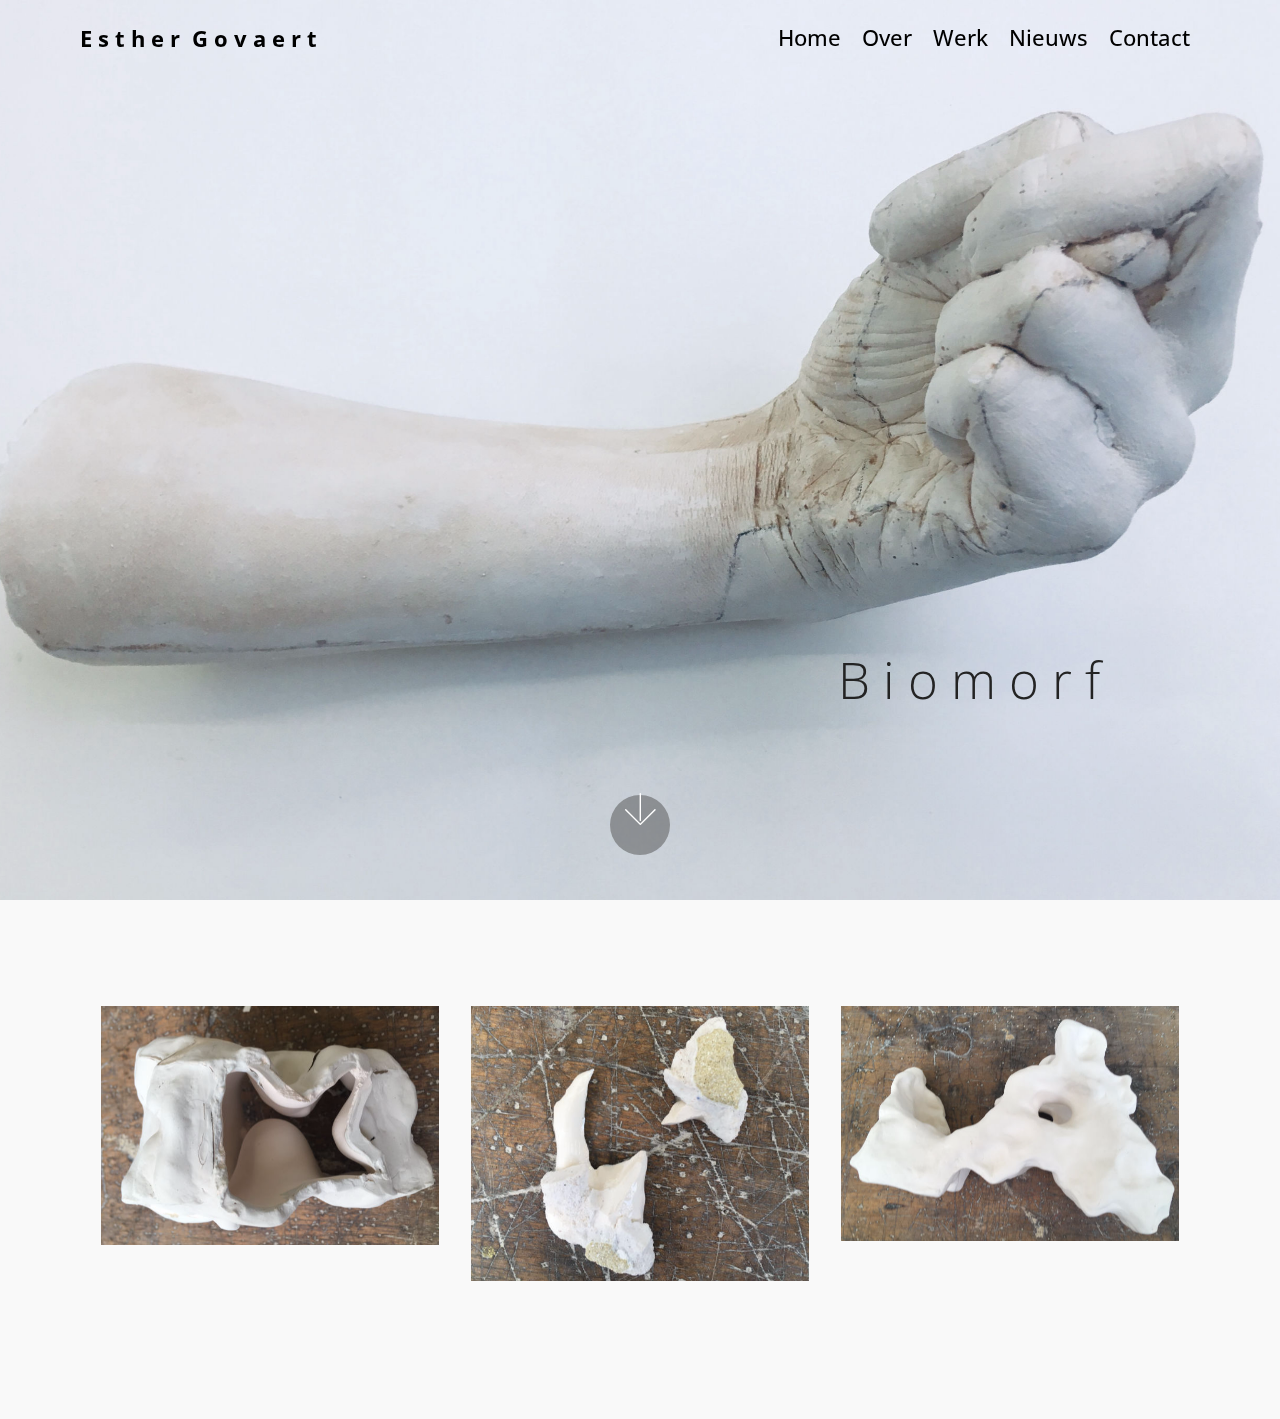
==== commit 3f94c5f0: "create github pages" ====
--- a/Biomorf.html
+++ b/Biomorf.html
@@ -44,24 +44,33 @@
         <div class="collapse navbar-collapse" id="navbarSupportedContent">
             <ul class="navbar-nav nav-dropdown nav-right" data-app-modern-menu="true"><li class="nav-item">
                     <a class="nav-link link text-black display-1" href="index.html">Home</a>
-                </li><li class="nav-item"><a class="nav-link link text-black display-1" href="Over.html">Over</a></li><li class="nav-item"><a class="nav-link link text-black display-1" href="Keramiek.html">Werk</a></li><li class="nav-item"><a class="nav-link link text-black display-1" href="Ander werk.html">Nieuws</a></li><li class="nav-item"><a class="nav-link link text-black display-1" href="Nieuws.html">Contact</a></li></ul>
+                </li><li class="nav-item"><a class="nav-link link text-black display-1" href="Over.html">Over</a></li><li class="nav-item"><a class="nav-link link text-black display-1" href="Werk.html">Werk</a></li><li class="nav-item"><a class="nav-link link text-black display-1" href="Nieuws.html">Nieuws</a></li><li class="nav-item"><a class="nav-link link text-black display-1" href="Contact.html">Contact</a></li></ul>
             
         </div>
     </nav>
 </section>
 
-<section class="engine"><a href="https://mobirise.info/f">simple web builder</a></section><section class="cid-rawDBo6y5G" id="image2-11">
+<section class="engine"><a href="https://mobirise.info/m">free website design templates</a></section><section class="cid-rbQznTYFoK mbr-fullscreen mbr-parallax-background" id="header2-1e">
 
     
 
-    <figure class="mbr-figure">
-        <div class="image-block" style="width: 100%;">
-            <img src="assets/images/img-6004-2880x2160.jpg" alt="Mobirise" title="">
-            <figcaption class="mbr-figure-caption mbr-figure-caption-over">
-                <div class="container pb-5 mbr-white align-center mbr-fonts-style display-2">B i o m o r f</div>
-            </figcaption>
+    
+
+    <div class="container align-center">
+        <div class="row justify-content-md-center">
+            <div class="mbr-white col-md-10">
+                
+                
+                <p class="mbr-text pb-3 mbr-fonts-style display-2"><br><br><br><br><br><br>B i o m o r f</p>
+                
+            </div>
         </div>
-    </figure>
+    </div>
+    <div class="mbr-arrow hidden-sm-down" aria-hidden="true">
+        <a href="#next">
+            <i class="mbri-down mbr-iconfont"></i>
+        </a>
+    </div>
 </section>
 
 <section class="features2 cid-rawDFK8ntV" id="features2-12">
@@ -75,7 +84,7 @@
             <div class="card p-3 col-12 col-md-6 col-lg-4">
                 <div class="card-wrapper">
                     <div class="card-img">
-                        <img src="assets/images/01.jpg" alt="Mobirise">
+                        <img src="assets/images/img-4549-676x507.jpg" alt="Mobirise" title="">
                     </div>
                     <div class="card-box">
                         
@@ -87,7 +96,7 @@
             <div class="card p-3 col-12 col-md-6 col-lg-4">
                 <div class="card-wrapper">
                     <div class="card-img">
-                        <img src="assets/images/02.jpg" alt="Mobirise">
+                        <img src="assets/images/img-4550-676x507.jpg" alt="Mobirise" title="">
                     </div>
                     <div class="card-box ">
                         
@@ -99,7 +108,7 @@
             <div class="card p-3 col-12 col-md-6 col-lg-4">
                 <div class="card-wrapper">
                     <div class="card-img">
-                        <img src="assets/images/03.jpg" alt="Mobirise">
+                        <img src="assets/images/img-4554-676x507.jpg" alt="Mobirise" title="">
                     </div>
                     <div class="card-box">
                         
@@ -121,6 +130,7 @@
   <script src="assets/smoothscroll/smooth-scroll.js"></script>
   <script src="assets/dropdown/js/script.min.js"></script>
   <script src="assets/touchswipe/jquery.touch-swipe.min.js"></script>
+  <script src="assets/parallax/jarallax.min.js"></script>
   <script src="assets/theme/js/script.js"></script>
   
   
--- a/assets/mobirise/css/mbr-additional.css
+++ b/assets/mobirise/css/mbr-additional.css
@@ -4319,32 +4319,13 @@
 .cid-rael9rpmkI .dropdown-item:hover {
   color: #c1c1c1 !important;
 }
-.cid-rawDBo6y5G {
-  background: #ffffff;
-}
-.cid-rawDBo6y5G .image-block {
-  margin: auto;
-  width: 100% !important;
-}
-.cid-rawDBo6y5G .mbr-figure {
-  margin: 0 auto;
-}
-.cid-rawDBo6y5G figcaption {
-  position: relative;
-}
-.cid-rawDBo6y5G figcaption div {
-  position: absolute;
-  bottom: 0;
-  width: 100%;
-}
-@media (max-width: 768px) {
-  .cid-rawDBo6y5G .image-block {
-    width: 100% !important;
-  }
-}
-.cid-rawDBo6y5G DIV {
-  text-align: center;
+.cid-rbQznTYFoK {
+  background-image: url("../../../assets/images/img-6004-2880x2160.jpg");
+}
+.cid-rbQznTYFoK .mbr-text,
+.cid-rbQznTYFoK .mbr-section-btn {
   color: #232323;
+  text-align: right;
 }
 .cid-rawDFK8ntV {
   padding-top: 90px;
@@ -4763,32 +4744,13 @@
 .cid-rael9rpmkI .dropdown-item:hover {
   color: #c1c1c1 !important;
 }
-.cid-rawDLpJhPZ {
-  background: #ffffff;
-}
-.cid-rawDLpJhPZ .image-block {
-  margin: auto;
-  width: 100% !important;
-}
-.cid-rawDLpJhPZ .mbr-figure {
-  margin: 0 auto;
-}
-.cid-rawDLpJhPZ figcaption {
-  position: relative;
-}
-.cid-rawDLpJhPZ figcaption div {
-  position: absolute;
-  bottom: 0;
-  width: 100%;
-}
-@media (max-width: 768px) {
-  .cid-rawDLpJhPZ .image-block {
-    width: 100% !important;
-  }
-}
-.cid-rawDLpJhPZ DIV {
-  text-align: center;
+.cid-rbQELrTgJc {
+  background-image: url("../../../assets/images/img-6004-2880x2160.jpg");
+}
+.cid-rbQELrTgJc .mbr-text,
+.cid-rbQELrTgJc .mbr-section-btn {
   color: #232323;
+  text-align: right;
 }
 .cid-rawDP9rTAr {
   padding-top: 90px;
@@ -5207,32 +5169,13 @@
 .cid-rael9rpmkI .dropdown-item:hover {
   color: #c1c1c1 !important;
 }
-.cid-rawE2sPPod {
-  background: #ffffff;
-}
-.cid-rawE2sPPod .image-block {
-  margin: auto;
-  width: 100% !important;
-}
-.cid-rawE2sPPod .mbr-figure {
-  margin: 0 auto;
-}
-.cid-rawE2sPPod figcaption {
-  position: relative;
-}
-.cid-rawE2sPPod figcaption div {
-  position: absolute;
-  bottom: 0;
-  width: 100%;
-}
-@media (max-width: 768px) {
-  .cid-rawE2sPPod .image-block {
-    width: 100% !important;
-  }
-}
-.cid-rawE2sPPod DIV {
-  text-align: center;
+.cid-rbRxJ7ovU5 {
+  background-image: url("../../../assets/images/img-6004-2880x2160.jpg");
+}
+.cid-rbRxJ7ovU5 .mbr-text,
+.cid-rbRxJ7ovU5 .mbr-section-btn {
   color: #232323;
+  text-align: right;
 }
 .cid-rawE6voXMY {
   padding-top: 90px;
